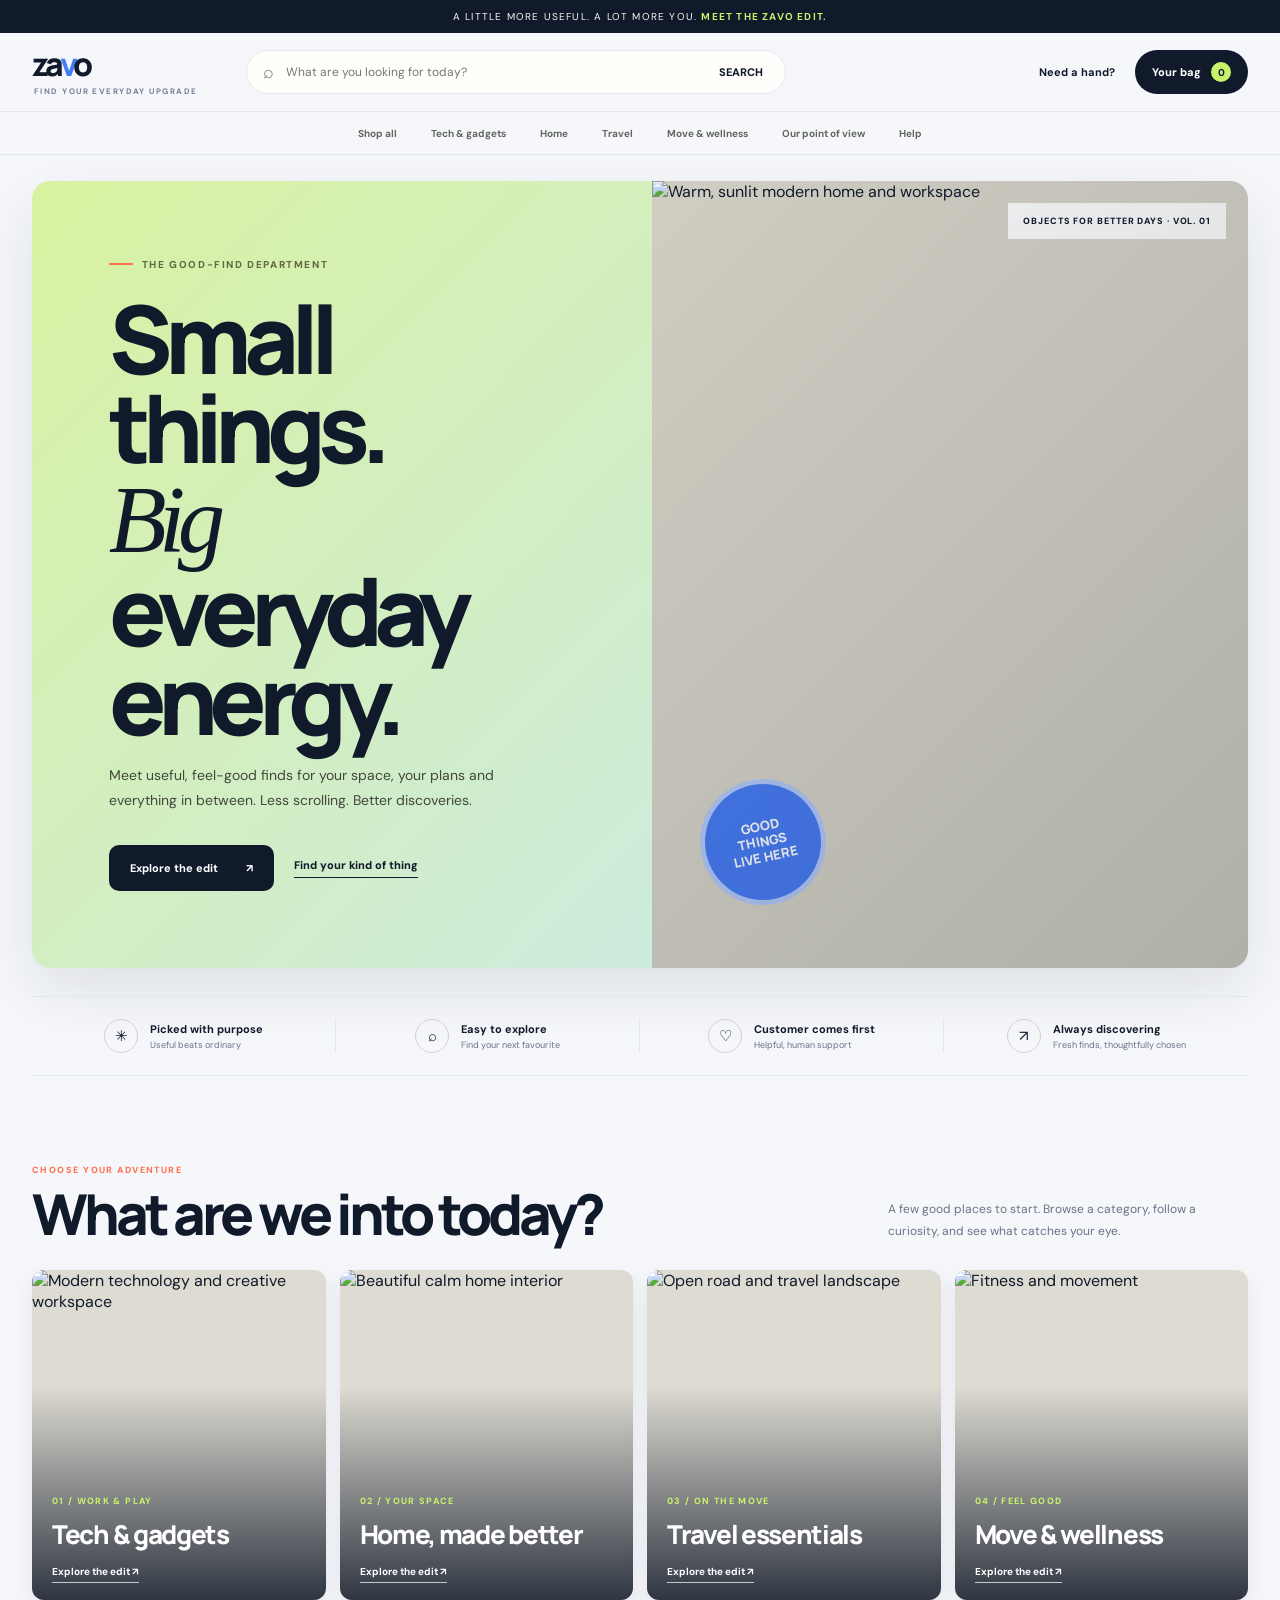
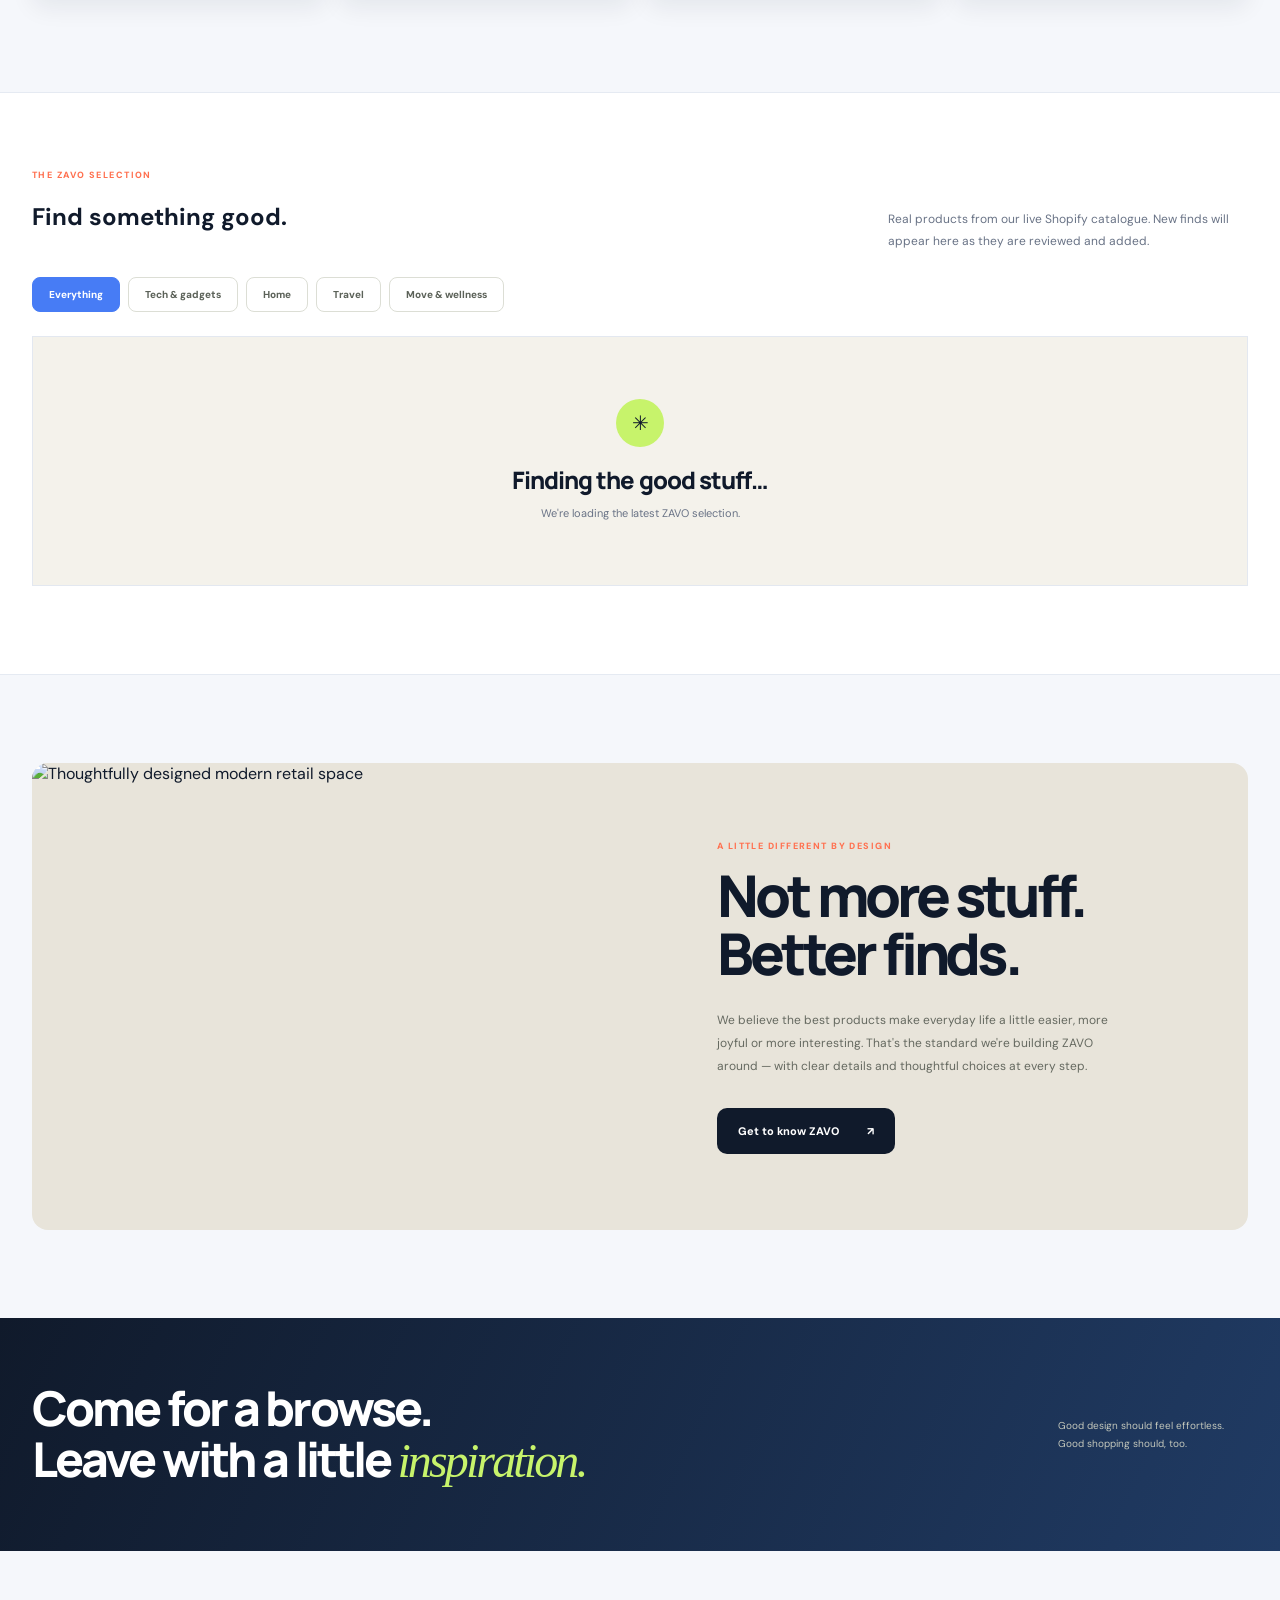
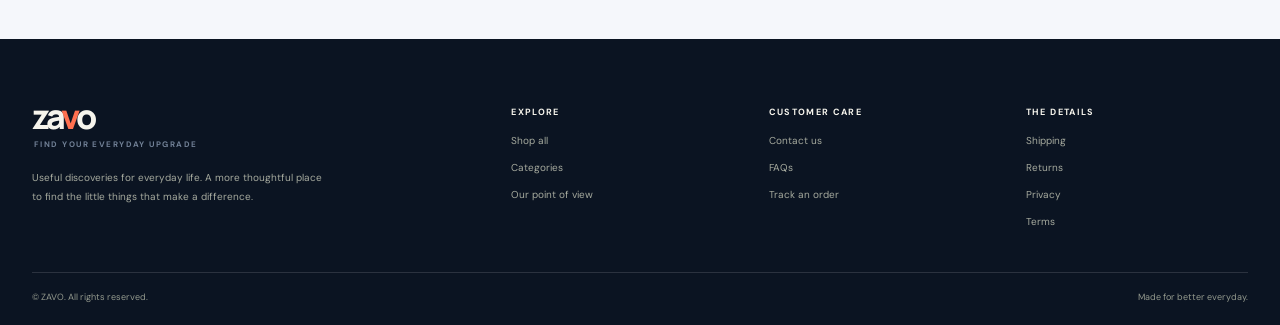
==== index.html @ d0734e70 "Add responsive product quick-view modal to ZAVO storefront" ====
<!doctype html>
<html lang="en">
<head>
<meta charset="utf-8">
<meta name="viewport" content="width=device-width, initial-scale=1">
<meta name="theme-color" content="#101a2b">
<meta name="description" content="ZAVO — discover thoughtful everyday finds for your space, your plans and everything in between.">
<title>ZAVO — Find your everyday upgrade</title>
<link rel="preconnect" href="https://fonts.googleapis.com">
<link rel="preconnect" href="https://fonts.gstatic.com" crossorigin>
<link href="https://fonts.googleapis.com/css2?family=DM+Sans:wght@400;500;600;700;800&family=Manrope:wght@400;500;600;700;800&display=swap" rel="stylesheet">
<style>
:root{--ink:#101a2b;--muted:#697386;--paper:#f5f7fb;--white:#ffffff;--lime:#c7f36b;--orange:#ff704f;--line:#e3e8f0;--dark:#101a2b;--serif:Georgia,serif;--sans:"DM Sans",Arial,sans-serif;--display:"Manrope",Arial,sans-serif;--max:1320px}
*{box-sizing:border-box}html{scroll-behavior:smooth;scroll-padding-top:110px}body{margin:0;background:var(--paper);color:var(--ink);font-family:var(--sans);-webkit-font-smoothing:antialiased}body.lock{overflow:hidden}a{color:inherit;text-decoration:none}button,input{font:inherit}button{cursor:pointer}.wrap{width:min(var(--max),calc(100% - 64px));margin:auto}
.announcement{background:var(--dark);color:#f8f7f0;text-align:center;padding:10px 16px;font-size:10px;letter-spacing:.12em;text-transform:uppercase}.announcement b{color:var(--lime);font-weight:700}
.header{position:sticky;top:0;z-index:30;background:rgba(245,242,235,.95);backdrop-filter:blur(14px);border-bottom:1px solid rgba(23,25,22,.09)}.header-main{height:78px;display:grid;grid-template-columns:180px minmax(200px,1fr) auto;gap:34px;align-items:center}.brand{font:800 32px/1 var(--display);letter-spacing:-.1em}.brand .v{color:var(--orange)}.brand small{display:block;font:700 8px var(--sans);letter-spacing:.18em;margin:6px 0 0 2px;color:#76786f}.search{height:44px;display:flex;align-items:center;max-width:540px;background:#fffefa;border:1px solid var(--line);border-radius:100px;padding:0 16px;gap:10px}.search span{font-size:18px;color:#777}.search input{width:100%;border:0;outline:0;background:transparent;font-size:12px;color:var(--ink)}.search button{border:0;background:none;font-size:11px;font-weight:800;color:var(--ink)}.actions{display:flex;align-items:center;gap:20px}.action-link{font-size:11px;font-weight:700}.cart-trigger{border:0;background:var(--ink);color:#fff;border-radius:100px;padding:12px 17px;font-size:11px;font-weight:800;display:flex;gap:10px;align-items:center}.cart-trigger span{background:var(--lime);color:var(--ink);border-radius:50%;width:20px;height:20px;display:grid;place-items:center;font-size:10px}.nav{border-top:1px solid rgba(23,25,22,.07)}.nav-inner{height:42px;display:flex;align-items:center;justify-content:center;gap:34px}.nav a{font-size:10px;font-weight:700;color:#62665e;transition:color .2s}.nav a:hover{color:var(--orange)}
.hero{padding:26px 0 28px}.hero-grid{display:grid;grid-template-columns:1.02fr .98fr;min-height:540px;background:linear-gradient(135deg,#d9f2a0 0%,#c7e8f7 100%);overflow:hidden;border-radius:5px}.hero-copy{padding:clamp(36px,6vw,82px);display:flex;flex-direction:column;justify-content:center;position:relative;z-index:2}.eyebrow{font-size:10px;letter-spacing:.16em;text-transform:uppercase;font-weight:800;color:#626a42;display:flex;align-items:center;gap:9px}.eyebrow:before{content:"";width:24px;height:2px;background:var(--orange)}.hero h1{font:800 clamp(52px,7.4vw,100px)/.94 var(--display);letter-spacing:-.085em;margin:22px 0 20px;max-width:650px}.hero h1 em{font-family:var(--serif);font-weight:400;letter-spacing:-.08em}.hero-copy p{font-size:14px;line-height:1.8;max-width:390px;color:#41483a;margin:0}.cta-row{display:flex;align-items:center;gap:20px;margin-top:32px;flex-wrap:wrap}.btn{display:inline-flex;align-items:center;justify-content:center;gap:28px;background:var(--ink);color:#fff;border:0;border-radius:100px;padding:16px 21px;font-size:11px;font-weight:800;transition:transform .2s,background .2s}.btn:hover{transform:translateY(-3px);background:var(--orange)}.text-cta{font-size:11px;font-weight:800;border-bottom:1px solid var(--ink);padding:0 0 5px}.hero-visual{position:relative;min-height:540px;background:#d8d5c8;overflow:hidden}.hero-visual>img{width:100%;height:100%;position:absolute;inset:0;object-fit:cover;object-position:center}.hero-stamp{position:absolute;left:8%;bottom:8%;width:126px;height:126px;border-radius:50%;background:var(--orange);color:#fff;display:grid;place-items:center;text-align:center;font:800 13px/1.2 var(--display);transform:rotate(-12deg);border:5px solid rgba(255,255,255,.6)}.hero-caption{position:absolute;right:22px;top:22px;background:var(--white);padding:12px 15px;font-size:9px;font-weight:800;letter-spacing:.1em;text-transform:uppercase}
.intro-strip{display:grid;grid-template-columns:repeat(4,1fr);border-top:1px solid var(--line);border-bottom:1px solid var(--line);margin:0 auto 88px;padding:22px 0}.intro-item{display:flex;align-items:center;justify-content:center;gap:12px;border-right:1px solid var(--line)}.intro-item:last-child{border:0}.intro-icon{width:34px;height:34px;border:1px solid #d5d3c9;border-radius:50%;display:grid;place-items:center;font-size:15px}.intro-item b{display:block;font-size:11px}.intro-item small{display:block;color:var(--muted);font-size:9px;margin-top:3px}
.section{padding:0 0 92px}.section-top{display:flex;justify-content:space-between;align-items:end;gap:30px;margin-bottom:28px}.section-kicker{font-size:9px;letter-spacing:.16em;text-transform:uppercase;font-weight:800;color:var(--orange)}.section h2{font:800 clamp(34px,4.4vw,58px)/1 var(--display);letter-spacing:-.07em;margin:10px 0 0}.section-intro{font-size:12px;line-height:1.8;color:var(--muted);max-width:360px;margin:0}
.category-grid{display:grid;grid-template-columns:repeat(4,1fr);gap:14px}.category{position:relative;min-height:330px;overflow:hidden;background:#dedbd2;border-radius:3px;isolation:isolate}.category img{position:absolute;inset:0;width:100%;height:100%;object-fit:cover;z-index:-2;transition:transform .55s}.category:after{content:"";position:absolute;inset:35% 0 0;background:linear-gradient(transparent,rgba(10,14,10,.7));z-index:-1}.category:hover img{transform:scale(1.06)}.category-label{position:absolute;left:20px;right:18px;bottom:20px;color:#fff}.category-label small{font-size:9px;letter-spacing:.15em;text-transform:uppercase;font-weight:800;color:var(--lime)}.category-label h3{font:800 26px var(--display);letter-spacing:-.05em;margin:7px 0}.category-label span{font-size:10px;font-weight:700;border-bottom:1px solid rgba(255,255,255,.7);padding-bottom:4px}
.shop-section{background:var(--white);padding:76px 0 88px;margin-bottom:88px}.shop-section .section-top{margin-bottom:25px}.filters{display:flex;gap:8px;flex-wrap:wrap;margin-bottom:24px}.filter{border:1px solid #dcded5;border-radius:100px;background:transparent;padding:10px 16px;font-size:10px;font-weight:800;color:#5c6259}.filter.active,.filter:hover{background:var(--ink);border-color:var(--ink);color:#fff}.product-grid{display:grid;grid-template-columns:repeat(4,minmax(0,1fr));gap:15px}.catalogue-state{grid-column:1/-1;min-height:250px;display:flex;flex-direction:column;align-items:center;justify-content:center;text-align:center;padding:35px;background:#f4f2eb;border:1px solid var(--line)}.catalogue-state .state-mark{width:48px;height:48px;border-radius:50%;background:var(--lime);display:grid;place-items:center;font-size:20px;margin-bottom:16px}.catalogue-state h3{font:800 24px var(--display);letter-spacing:-.04em;margin:0 0 8px}.catalogue-state p{font-size:11px;line-height:1.8;color:var(--muted);max-width:430px;margin:0}.product-card{min-width:0;background:#fff;border:1px solid #e9e7e0;position:relative;display:flex;flex-direction:column;transition:transform .25s,box-shadow .25s}.product-card:hover{transform:translateY(-5px);box-shadow:0 15px 32px rgba(23,25,22,.09)}.product-photo{height:255px;background:#eeede7;display:block;overflow:hidden;position:relative}.product-photo img{width:100%;height:100%;object-fit:cover;transition:transform .45s}.product-card:hover .product-photo img{transform:scale(1.05)}.product-info{padding:17px;display:flex;flex-direction:column;flex:1}.product-info small{font-size:8px;letter-spacing:.14em;text-transform:uppercase;color:#8a8c83;font-weight:800}.product-info h3{font:700 16px/1.3 var(--display);letter-spacing:-.03em;margin:8px 0;color:var(--ink)}.product-info p{font-size:10px;line-height:1.6;color:var(--muted);margin:0}.product-bottom{display:flex;align-items:center;justify-content:space-between;gap:8px;margin-top:auto;padding-top:17px}.product-price{font-size:14px;font-weight:800}.add-cart{border:0;background:var(--lime);color:var(--ink);border-radius:100px;padding:10px 13px;font-size:9px;font-weight:800}.add-cart:hover{background:var(--orange);color:#fff}.add-cart:disabled{opacity:.45;cursor:not-allowed}.product-link{display:block}
.feature{display:grid;grid-template-columns:1fr 1fr;min-height:450px;margin-bottom:88px;background:#e8e4da}.feature-image{min-height:450px;overflow:hidden}.feature-image img{width:100%;height:100%;object-fit:cover}.feature-copy{padding:clamp(35px,6vw,78px);display:flex;flex-direction:column;justify-content:center}.feature-copy h2{font:800 clamp(34px,4.5vw,58px)/1 var(--display);letter-spacing:-.07em;margin:15px 0}.feature-copy p{font-size:12px;line-height:1.9;color:#656960;max-width:410px}.feature-copy .btn{align-self:flex-start;margin-top:18px}
.quote-band{background:var(--dark);color:#fff;padding:65px 0;margin-bottom:88px}.quote-inner{display:flex;align-items:center;justify-content:space-between;gap:35px}.quote-inner h2{font:800 clamp(29px,4vw,48px)/1.05 var(--display);letter-spacing:-.06em;max-width:740px;margin:0}.quote-inner h2 em{font-family:var(--serif);font-weight:400;color:var(--lime)}.quote-note{font-size:10px;line-height:1.8;color:#c3c7bb;max-width:190px}
.footer{background:#171b16;color:#f6f4ec;padding:60px 0 22px}.footer-grid{display:grid;grid-template-columns:2fr 1fr 1fr 1fr;gap:35px}.footer .brand{display:inline-block;font-size:34px}.footer-desc{font-size:10px;line-height:1.9;color:#a6aa9e;max-width:300px;margin-top:16px}.footer-col b{font-size:9px;letter-spacing:.15em;text-transform:uppercase}.footer-col a{display:block;color:#a6aa9e;font-size:10px;margin-top:14px}.footer-col a:hover{color:var(--lime)}.copyright{border-top:1px solid rgba(255,255,255,.13);margin-top:44px;padding-top:18px;display:flex;justify-content:space-between;gap:15px;color:#93998d;font-size:9px}
.cart-scrim{position:fixed;inset:0;background:rgba(13,18,12,.55);z-index:60}.cart-drawer{position:fixed;z-index:61;right:0;top:0;width:min(450px,100%);height:100dvh;background:var(--white);padding:25px;display:flex;flex-direction:column;transform:translateX(105%);transition:transform .28s ease}.cart-drawer.open{transform:translateX(0)}.cart-head{display:flex;justify-content:space-between;align-items:center;border-bottom:1px solid var(--line);padding-bottom:17px}.cart-head small{font-size:9px;letter-spacing:.15em;color:var(--orange);font-weight:800}.cart-head h2{font:800 27px var(--display);margin:5px 0}.cart-close{width:38px;height:38px;border:1px solid var(--line);border-radius:50%;background:transparent;font-size:22px}.cart-items{overflow:auto;flex:1}.cart-empty{font-size:12px;color:var(--muted);padding:22px 0}.cart-line{display:grid;grid-template-columns:70px 1fr auto;gap:12px;align-items:center;padding:15px 0;border-bottom:1px solid var(--line)}.cart-line img{width:70px;height:70px;object-fit:cover;background:#eee}.cart-line h3{font-size:12px;margin:0 0 5px}.cart-line small{font-size:10px;color:var(--muted)}.cart-qty{display:flex;align-items:center;gap:8px;margin-top:8px}.cart-qty button{width:25px;height:25px;border:1px solid var(--line);background:transparent}.cart-remove{border:0;background:none;color:#a44;font-size:10px}.cart-foot{border-top:1px solid var(--line);padding-top:17px}.cart-total{display:flex;justify-content:space-between;font-size:13px;font-weight:800}.cart-foot p,.cart-foot small{font-size:10px;line-height:1.7;color:var(--muted)}.checkout{width:100%;justify-content:space-between}.checkout:disabled{opacity:.4;cursor:not-allowed}
@media(max-width:980px){.wrap{width:calc(100% - 40px)}.header-main{grid-template-columns:140px minmax(140px,1fr) auto;gap:18px}.actions{gap:12px}.action-link{display:none}.hero-grid{min-height:470px}.hero-visual{min-height:470px}.category-grid{grid-template-columns:repeat(2,1fr)}.category{min-height:300px}.product-grid{grid-template-columns:repeat(2,minmax(0,1fr))}.product-photo{height:260px}.footer-grid{grid-template-columns:1.5fr 1fr 1fr}.footer-grid>div:first-child{grid-column:1/-1}}
@media(max-width:620px){.wrap{width:calc(100% - 28px)}.announcement{font-size:8px}.header-main{height:auto;min-height:68px;grid-template-columns:1fr auto;gap:10px;padding:11px 0}.brand{font-size:28px}.search{grid-column:1/-1;grid-row:2;max-width:none;height:40px}.actions{grid-column:2;grid-row:1}.nav-inner{height:39px;justify-content:flex-start;gap:23px;overflow:auto;white-space:nowrap}.nav a{font-size:9px}.hero{padding:13px 0 23px}.hero-grid{grid-template-columns:1fr;min-height:0}.hero-copy{padding:37px 26px 32px}.hero h1{font-size:clamp(52px,15vw,76px);margin:17px 0}.hero-copy p{font-size:12px}.hero-visual{min-height:300px}.hero-stamp{width:95px;height:95px;font-size:10px}.intro-strip{grid-template-columns:repeat(2,1fr);gap:16px 0;margin-bottom:62px;padding:17px 0}.intro-item{justify-content:flex-start;padding:0 9px;border:0}.intro-item b{font-size:10px}.intro-item small{font-size:8px}.section{padding-bottom:65px}.section-top{align-items:flex-start;flex-direction:column;gap:12px}.section h2{font-size:38px}.section-intro{font-size:11px}.category-grid{gap:9px}.category{min-height:230px}.category-label{left:13px;bottom:14px}.category-label h3{font-size:19px}.category-label small{font-size:7px}.category-label span{font-size:9px}.shop-section{padding:53px 0 60px;margin-bottom:62px}.filters{gap:6px}.filter{padding:9px 12px;font-size:9px}.product-grid{gap:9px}.product-photo{height:175px}.product-info{padding:12px}.product-info h3{font-size:13px}.product-info p{font-size:9px}.product-bottom{align-items:flex-start;flex-direction:column;padding-top:12px}.product-price{font-size:13px}.add-cart{width:100%;padding:10px 8px}.feature{grid-template-columns:1fr;margin-bottom:62px}.feature-image{min-height:250px}.feature-copy{padding:33px 25px}.feature-copy h2{font-size:38px}.quote-band{padding:43px 0;margin-bottom:62px}.quote-inner{align-items:flex-start;flex-direction:column}.quote-note{max-width:300px}.footer-grid{grid-template-columns:1fr 1fr;gap:28px 15px}.footer-grid>div:first-child{grid-column:1/-1}.copyright{flex-direction:column}.cart-drawer{padding:19px}}
@media(prefers-reduced-motion:reduce){html{scroll-behavior:auto}*,*:before,*:after{transition:none!important;animation:none!important}}

/* ZAVO premium visual and motion system */
.header{background:rgba(245,247,251,.95);border-color:#dfe5ee}.brand .v{color:#477cf5}.brand small{color:#718096}
.announcement{background:#101a2b}.announcement b{color:#c7f36b}
.hero-grid{border-radius:18px;box-shadow:0 22px 60px rgba(16,26,43,.10)}.hero-visual:after{content:"";position:absolute;inset:0;background:linear-gradient(135deg,rgba(16,26,43,.04),rgba(16,26,43,.2));pointer-events:none}
.hero-stamp{background:#477cf5}.btn{background:#101a2b;border-radius:10px}.btn:hover{background:#477cf5}.text-cta:hover{color:#477cf5;border-color:#477cf5}
.category{border-radius:12px;box-shadow:0 8px 25px rgba(16,26,43,.07)}.category:after{background:linear-gradient(transparent,rgba(8,17,33,.82))}
.shop-section{background:#fff;border-top:1px solid #e5eaf2;border-bottom:1px solid #e5eaf2}.filter.active,.filter:hover{background:#477cf5;border-color:#477cf5}.filter{border-radius:8px}
.product-card{border:1px solid #e5eaf2;border-radius:13px;overflow:hidden;box-shadow:0 4px 16px rgba(16,26,43,.035)}.product-card:hover{box-shadow:0 18px 38px rgba(16,26,43,.12)}.product-photo{height:270px;background:linear-gradient(135deg,#f1f4f8,#e7edf5)}.product-info{padding:18px}.add-cart{background:#c7f36b;border-radius:8px}.add-cart:hover{background:#477cf5}
.feature{border-radius:16px;overflow:hidden}.feature-image img{transition:transform .7s}.feature:hover .feature-image img{transform:scale(1.04)}
.quote-band{background:linear-gradient(115deg,#101a2b,#203b64)}.quote-inner h2 em{color:#c7f36b}
.footer{background:#0b1422}.footer .brand .v{color:#ff704f}
.category,.product-card,.feature{transition:transform .28s,box-shadow .28s}.category:hover{transform:translateY(-5px)}
.product-card{animation:zavo-rise .55s both}@keyframes zavo-rise{from{opacity:0;transform:translateY(16px)}to{opacity:1;transform:translateY(0)}}
@media(max-width:700px){.product-photo{height:210px}.hero-grid{border-radius:12px}}
@media(prefers-reduced-motion:reduce){.product-card{animation:none}}


.quick-view-trigger{position:absolute;left:12px;right:12px;bottom:12px;z-index:3;border:0;border-radius:8px;background:#101a2b;color:#fff;padding:12px;font-size:10px;font-weight:800;opacity:0;transform:translateY(8px);transition:.2s}.product-card:hover .quick-view-trigger,.quick-view-trigger:focus{opacity:1;transform:none}
.quickview-backdrop{position:fixed;inset:0;background:rgba(5,12,24,.68);z-index:80;backdrop-filter:blur(5px)}.quickview{position:fixed;z-index:81;left:50%;top:50%;transform:translate(-50%,-46%) scale(.98);opacity:0;pointer-events:none;width:min(850px,calc(100% - 28px));max-height:88dvh;overflow:auto;background:#fff;border-radius:18px;padding:28px;box-shadow:0 30px 90px rgba(0,0,0,.25);transition:.22s}.quickview.open{opacity:1;pointer-events:auto;transform:translate(-50%,-50%) scale(1)}.quickview-close{position:absolute;right:15px;top:15px;width:38px;height:38px;border:1px solid #e5eaf2;border-radius:50%;background:#fff;font-size:22px;z-index:2}.quickview-layout{display:grid;grid-template-columns:1fr 1fr;gap:28px;align-items:center}.quickview-layout img{width:100%;aspect-ratio:1;object-fit:cover;border-radius:12px;background:#f1f4f8}.quickview-copy small{font-size:9px;font-weight:800;letter-spacing:.15em;color:#477cf5}.quickview-copy h2{font:800 clamp(25px,4vw,38px)/1.05 var(--display);letter-spacing:-.05em;margin:12px 0}.quickview-copy p{font-size:12px;line-height:1.8;color:#697386}.quickview-price{display:block;font-size:22px;margin:20px 0}.quickview-copy .btn{width:100%;justify-content:space-between}
@media(max-width:700px){.quick-view-trigger{opacity:1;transform:none;left:8px;right:8px;bottom:8px;padding:10px}.quickview{padding:20px}.quickview-layout{grid-template-columns:1fr;gap:18px}.quickview-layout img{max-height:260px}}
@media(prefers-reduced-motion:reduce){.quickview{transition:none}}
</style>
</head>
<body>
<div class="announcement">A little more useful. A lot more you. <b>Meet the ZAVO edit.</b></div>
<header class="header">
 <div class="wrap header-main">
  <a class="brand" href="#top" aria-label="ZAVO home">za<span class="v">v</span>o<small>FIND YOUR EVERYDAY UPGRADE</small></a>
  <form class="search" id="searchForm" role="search"><span aria-hidden="true">⌕</span><input id="searchInput" type="search" placeholder="What are you looking for today?" aria-label="Search products"><button type="submit">SEARCH</button></form>
  <div class="actions"><a class="action-link" href="contact.html">Need a hand?</a><button class="cart-trigger" id="cartOpen" type="button">Your bag <span id="cartCount">0</span></button></div>
 </div>
 <nav class="nav"><div class="wrap nav-inner"><a href="#shop">Shop all</a><a href="#categories">Tech & gadgets</a><a href="#categories">Home</a><a href="#categories">Travel</a><a href="#categories">Move & wellness</a><a href="about.html">Our point of view</a><a href="faq.html">Help</a></div></nav>
</header>
<main id="top">
<section class="hero"><div class="wrap hero-grid">
 <div class="hero-copy"><div class="eyebrow">The good-find department</div><h1>Small things.<br><em>Big</em> everyday<br>energy.</h1><p>Meet useful, feel-good finds for your space, your plans and everything in between. Less scrolling. Better discoveries.</p><div class="cta-row"><a class="btn" href="#shop">Explore the edit <span>↗</span></a><a class="text-cta" href="#categories">Find your kind of thing</a></div></div>
 <div class="hero-visual"><img src="https://images.unsplash.com/photo-1494438639946-1ebd1d20bf85?auto=format&fit=crop&w=1500&q=90" alt="Warm, sunlit modern home and workspace"><div class="hero-caption">Objects for better days · Vol. 01</div><div class="hero-stamp">GOOD<br>THINGS<br>LIVE HERE</div></div>
</div></section>
<div class="wrap intro-strip">
 <div class="intro-item"><span class="intro-icon">✳</span><span><b>Picked with purpose</b><small>Useful beats ordinary</small></span></div>
 <div class="intro-item"><span class="intro-icon">⌕</span><span><b>Easy to explore</b><small>Find your next favourite</small></span></div>
 <div class="intro-item"><span class="intro-icon">♡</span><span><b>Customer comes first</b><small>Helpful, human support</small></span></div>
 <div class="intro-item"><span class="intro-icon">↗</span><span><b>Always discovering</b><small>Fresh finds, thoughtfully chosen</small></span></div>
</div>
<section class="section" id="categories"><div class="wrap">
 <div class="section-top"><div><div class="section-kicker">Choose your adventure</div><h2>What are we into today?</h2></div><p class="section-intro">A few good places to start. Browse a category, follow a curiosity, and see what catches your eye.</p></div>
 <div class="category-grid">
  <a class="category" href="#shop" data-filter="tech"><img src="https://images.unsplash.com/photo-1519389950473-47ba0277781c?auto=format&fit=crop&w=900&q=88" alt="Modern technology and creative workspace" loading="lazy"><span class="category-label"><small>01 / Work & play</small><h3>Tech & gadgets</h3><span>Explore the edit ↗</span></span></a>
  <a class="category" href="#shop" data-filter="home"><img src="https://images.unsplash.com/photo-1616486338812-3dadae4b4ace?auto=format&fit=crop&w=900&q=88" alt="Beautiful calm home interior" loading="lazy"><span class="category-label"><small>02 / Your space</small><h3>Home, made better</h3><span>Explore the edit ↗</span></span></a>
  <a class="category" href="#shop" data-filter="travel"><img src="https://images.unsplash.com/photo-1500530855697-b586d89ba3ee?auto=format&fit=crop&w=900&q=88" alt="Open road and travel landscape" loading="lazy"><span class="category-label"><small>03 / On the move</small><h3>Travel essentials</h3><span>Explore the edit ↗</span></span></a>
  <a class="category" href="#shop" data-filter="fitness"><img src="https://images.unsplash.com/photo-1517836357463-d25dfeac3438?auto=format&fit=crop&w=900&q=88" alt="Fitness and movement" loading="lazy"><span class="category-label"><small>04 / Feel good</small><h3>Move & wellness</h3><span>Explore the edit ↗</span></span></a>
 </div>
</div></section>
<section class="shop-section" id="shop"><div class="wrap">
 <div class="section-top"><div><div class="section-kicker">The ZAVO selection</div><h2>Find something good.</h2></div><p class="section-intro">Real products from our live Shopify catalogue. New finds will appear here as they are reviewed and added.</p></div>
 <div class="filters" aria-label="Filter products"><button class="filter active" type="button" data-filter="all">Everything</button><button class="filter" type="button" data-filter="tech">Tech & gadgets</button><button class="filter" type="button" data-filter="home">Home</button><button class="filter" type="button" data-filter="travel">Travel</button><button class="filter" type="button" data-filter="fitness">Move & wellness</button></div>
 <div class="product-grid" id="productGrid" aria-live="polite"><div class="catalogue-state"><div class="state-mark">✳</div><h3>Finding the good stuff…</h3><p>We're loading the latest ZAVO selection.</p></div></div>
</div></section>
<section class="wrap feature">
 <div class="feature-image"><img src="https://images.unsplash.com/photo-1441986300917-64674bd600d8?auto=format&fit=crop&w=1300&q=88" alt="Thoughtfully designed modern retail space" loading="lazy"></div>
 <div class="feature-copy"><div class="section-kicker">A little different by design</div><h2>Not more stuff.<br>Better finds.</h2><p>We believe the best products make everyday life a little easier, more joyful or more interesting. That's the standard we're building ZAVO around — with clear details and thoughtful choices at every step.</p><a class="btn" href="about.html">Get to know ZAVO <span>↗</span></a></div>
</section>
<section class="quote-band"><div class="wrap quote-inner"><h2>Come for a browse.<br>Leave with a little <em>inspiration.</em></h2><p class="quote-note">Good design should feel effortless. Good shopping should, too.</p></div></section>
</main>
<footer class="footer"><div class="wrap">
 <div class="footer-grid">
  <div><a class="brand" href="#top">za<span class="v">v</span>o<small>FIND YOUR EVERYDAY UPGRADE</small></a><p class="footer-desc">Useful discoveries for everyday life. A more thoughtful place to find the little things that make a difference.</p></div>
  <div class="footer-col"><b>Explore</b><a href="#shop">Shop all</a><a href="#categories">Categories</a><a href="about.html">Our point of view</a></div>
  <div class="footer-col"><b>Customer care</b><a href="contact.html">Contact us</a><a href="faq.html">FAQs</a><a href="track-order.html">Track an order</a></div>
  <div class="footer-col"><b>The details</b><a href="shipping.html">Shipping</a><a href="returns.html">Returns</a><a href="privacy.html">Privacy</a><a href="terms.html">Terms</a></div>
 </div>
 <div class="copyright"><span>© <span id="year"></span> ZAVO. All rights reserved.</span><span>Made for better everyday.</span></div>
</div></footer>
<div class="cart-scrim" id="cartOverlay" hidden></div>
<aside class="cart-drawer" id="cartDrawer" aria-hidden="true" aria-label="Shopping bag">
 <div class="cart-head"><div><small>YOUR GOOD FINDS</small><h2>Your bag</h2></div><button class="cart-close" id="cartClose" type="button" aria-label="Close bag">×</button></div>
 <div class="cart-items" id="cartItems"><p class="cart-empty">Your bag is waiting for a good find.</p></div>
 <div class="cart-foot"><div class="cart-total"><span>Subtotal</span><strong id="cartSubtotal">₹0</strong></div><p>Shipping and applicable taxes are shown at Shopify checkout.</p><button class="btn checkout" id="checkoutButton" type="button" disabled>Continue to secure checkout <span>↗</span></button><small id="checkoutStatus" role="status"></small></div>
</aside>
<div class="quickview-backdrop" id="quickviewBackdrop" hidden></div><section class="quickview" id="quickview" role="dialog" aria-modal="true" aria-labelledby="quickviewTitle" aria-hidden="true"><button class="quickview-close" id="quickviewClose" type="button" aria-label="Close quick view">×</button><div id="quickviewBody"></div></section><script src="assets/zavo-storefront.js" defer></script>
</body></html>
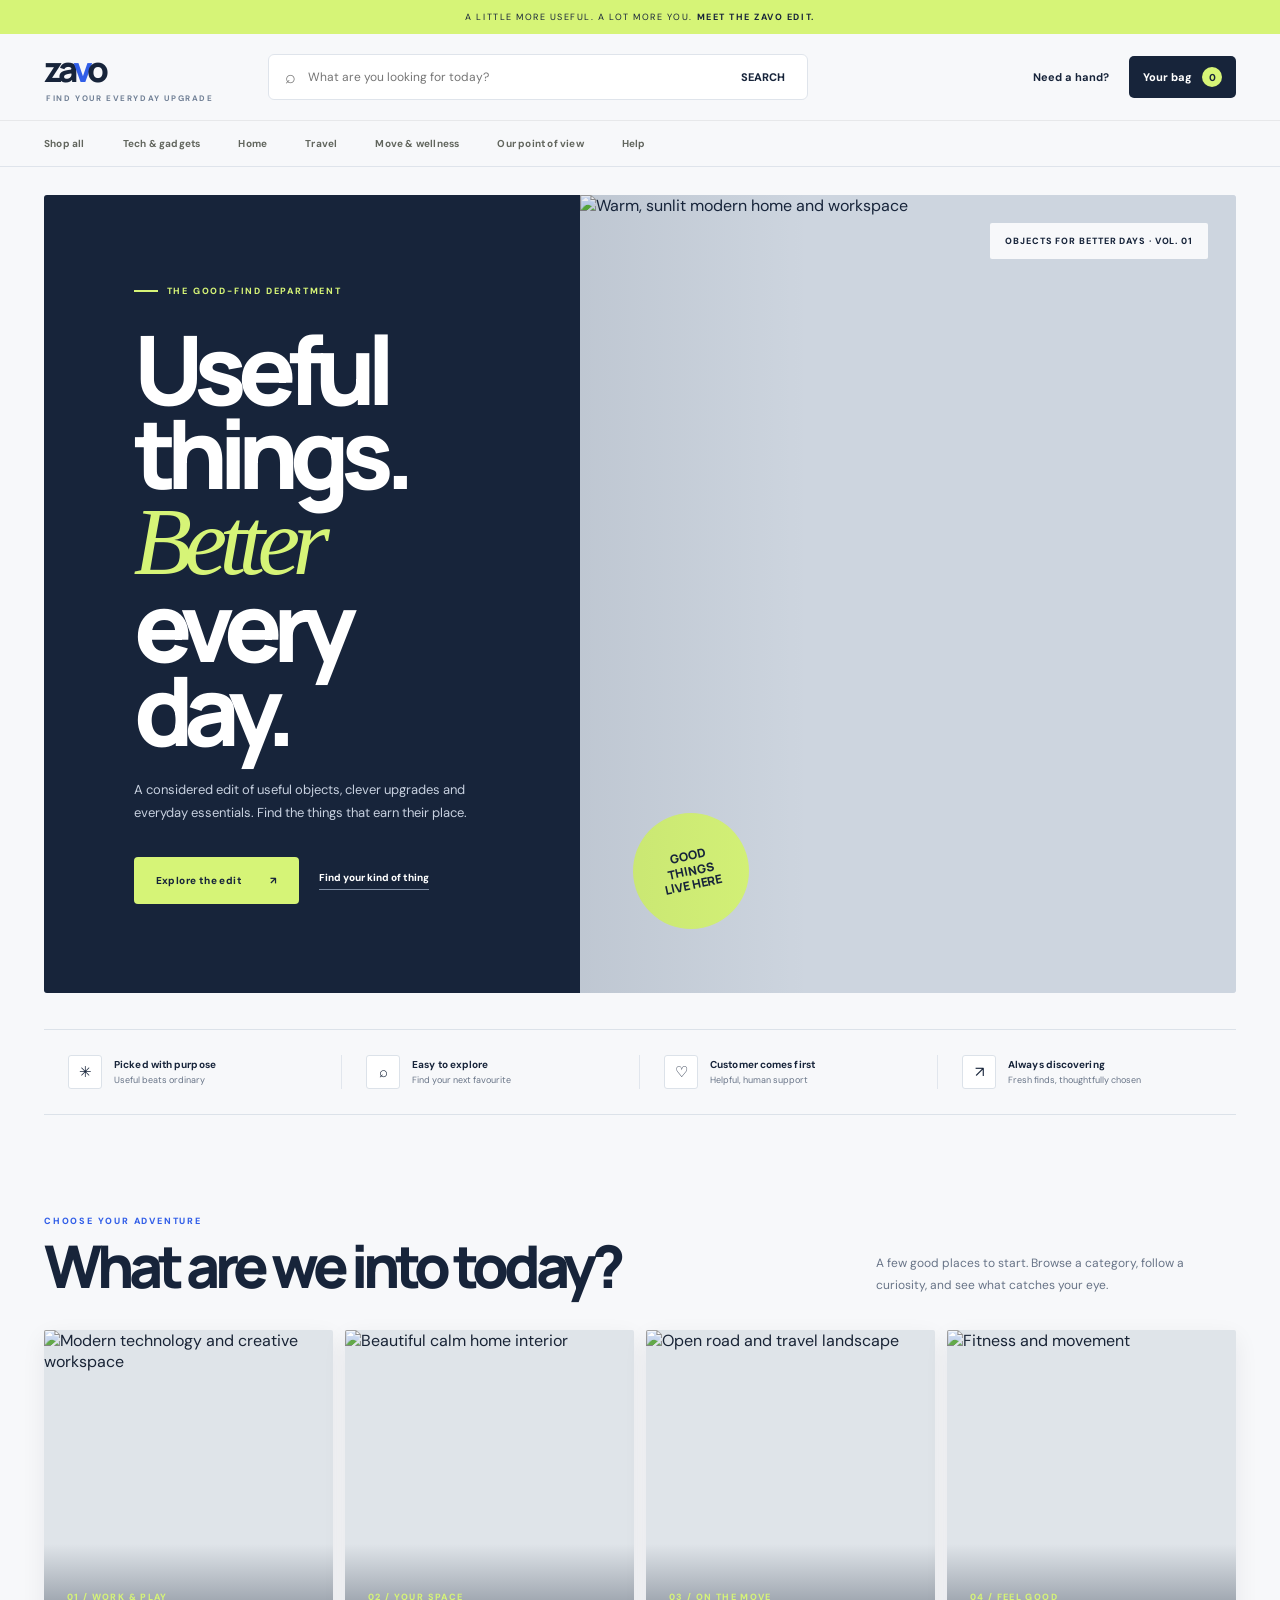
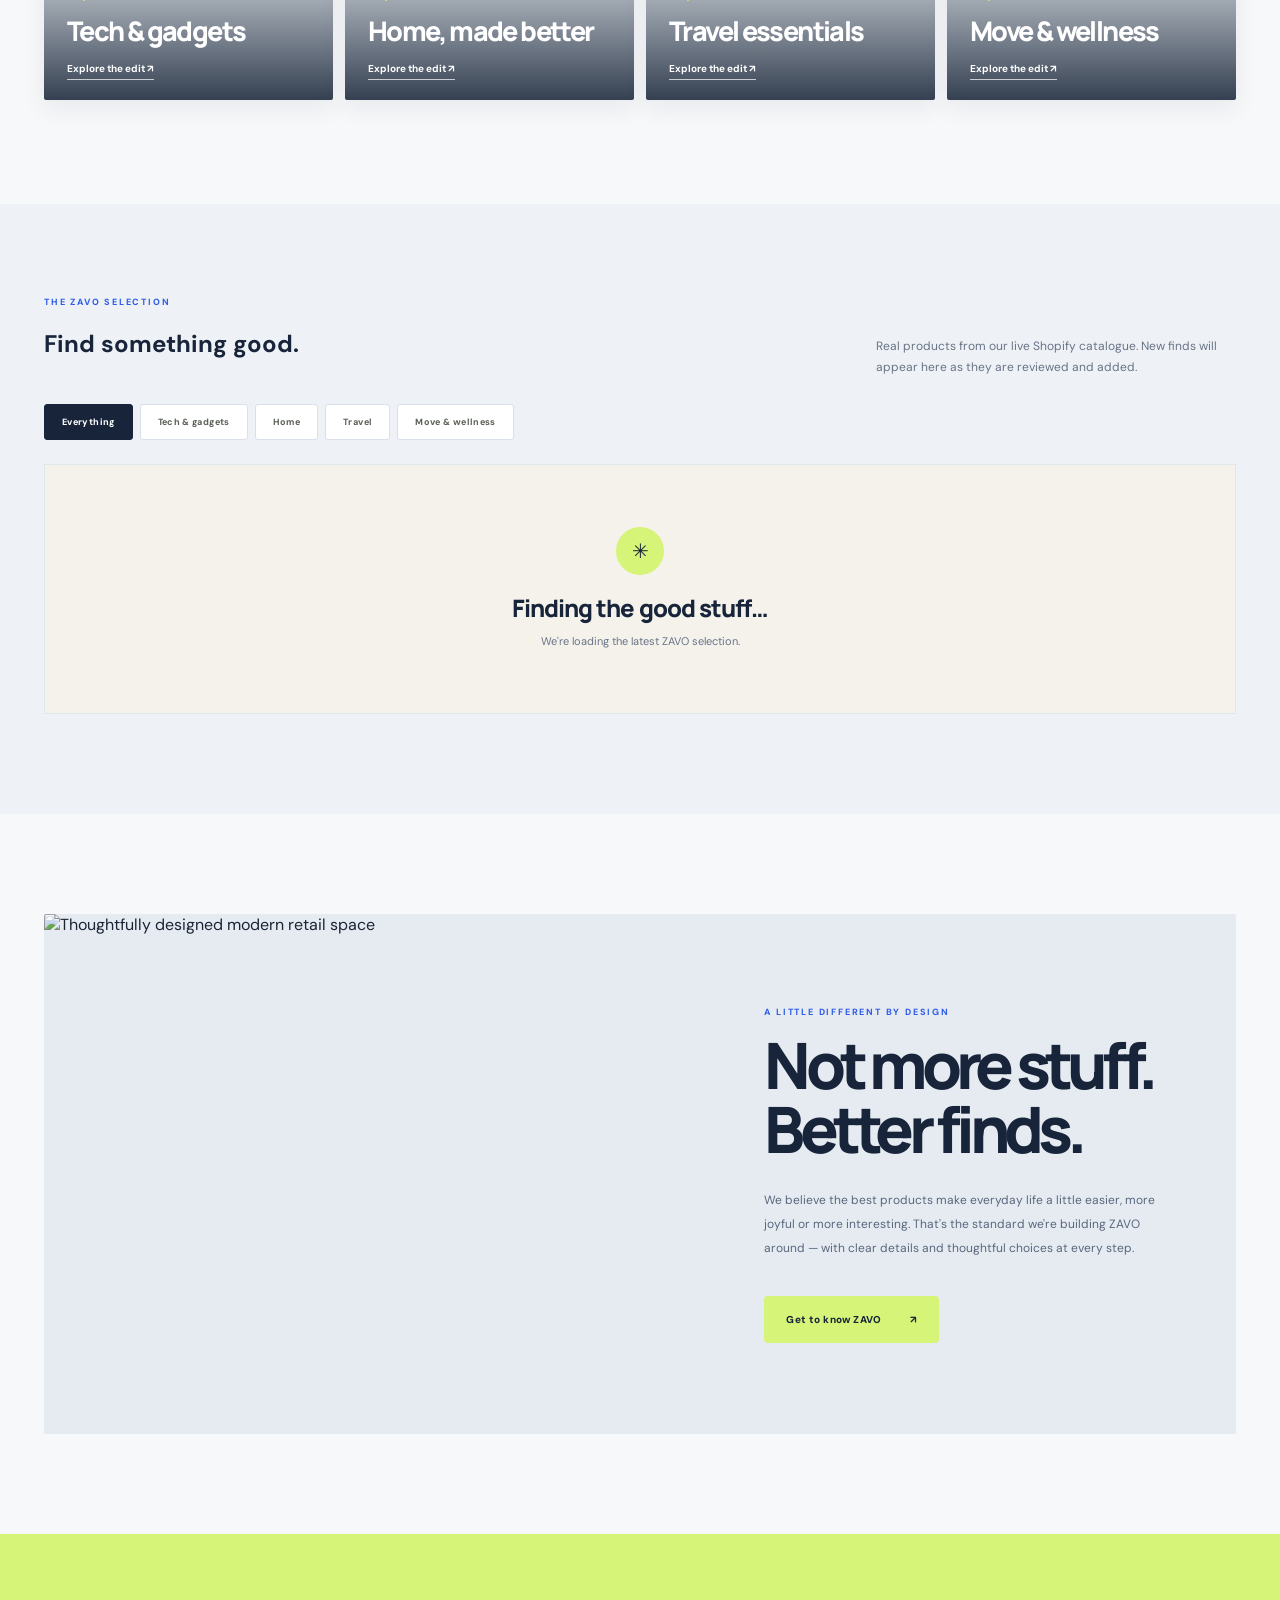
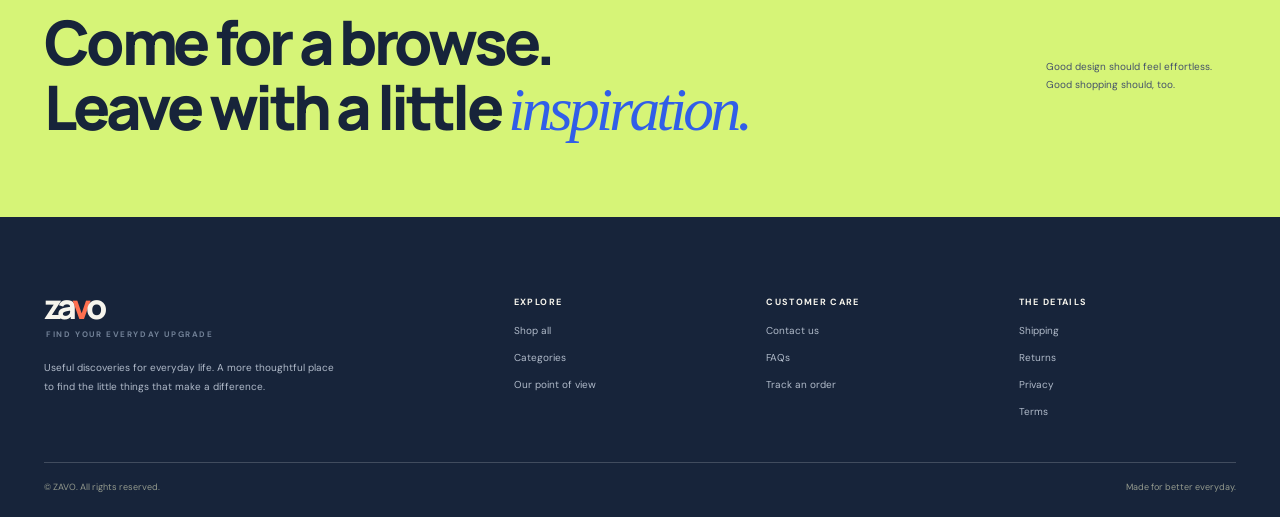
==== commit 82a354e0: "Re-art direct the complete ZAVO storefront experience" ====
--- a/index.html
+++ b/index.html
@@ -48,6 +48,33 @@
 .quickview-backdrop{position:fixed;inset:0;background:rgba(5,12,24,.68);z-index:80;backdrop-filter:blur(5px)}.quickview{position:fixed;z-index:81;left:50%;top:50%;transform:translate(-50%,-46%) scale(.98);opacity:0;pointer-events:none;width:min(850px,calc(100% - 28px));max-height:88dvh;overflow:auto;background:#fff;border-radius:18px;padding:28px;box-shadow:0 30px 90px rgba(0,0,0,.25);transition:.22s}.quickview.open{opacity:1;pointer-events:auto;transform:translate(-50%,-50%) scale(1)}.quickview-close{position:absolute;right:15px;top:15px;width:38px;height:38px;border:1px solid #e5eaf2;border-radius:50%;background:#fff;font-size:22px;z-index:2}.quickview-layout{display:grid;grid-template-columns:1fr 1fr;gap:28px;align-items:center}.quickview-layout img{width:100%;aspect-ratio:1;object-fit:cover;border-radius:12px;background:#f1f4f8}.quickview-copy small{font-size:9px;font-weight:800;letter-spacing:.15em;color:#477cf5}.quickview-copy h2{font:800 clamp(25px,4vw,38px)/1.05 var(--display);letter-spacing:-.05em;margin:12px 0}.quickview-copy p{font-size:12px;line-height:1.8;color:#697386}.quickview-price{display:block;font-size:22px;margin:20px 0}.quickview-copy .btn{width:100%;justify-content:space-between}
 @media(max-width:700px){.quick-view-trigger{opacity:1;transform:none;left:8px;right:8px;bottom:8px;padding:10px}.quickview{padding:20px}.quickview-layout{grid-template-columns:1fr;gap:18px}.quickview-layout img{max-height:260px}}
 @media(prefers-reduced-motion:reduce){.quickview{transition:none}}
+
+/* Complete art-direction pass: ZAVO / considered essentials */
+:root{--ink:#17243a;--muted:#687487;--paper:#f7f8fa;--white:#fff;--lime:#d6f477;--orange:#f26d4f;--line:#e1e6ed;--dark:#142238;--blue:#315ee8;--max:1380px}
+body{background:#f7f8fa;color:var(--ink);font-family:"DM Sans",sans-serif}
+.wrap{width:min(var(--max),calc(100% - 88px))}
+.announcement{background:#d6f477;color:#17243a;font-size:9px;letter-spacing:.17em;padding:11px}.announcement b{color:#17243a}
+.header{background:rgba(247,248,250,.92);border-bottom:1px solid #dfe4eb}.header-main{height:86px;grid-template-columns:190px minmax(220px,1fr) auto}.brand{font-size:35px;letter-spacing:-.12em}.brand small{font-size:8px;letter-spacing:.2em}.brand .v{color:#315ee8}
+.search{background:#fff;border:1px solid #dfe4eb;border-radius:6px;height:46px}.search input{font-size:12px}.cart-trigger{background:#17243a;border-radius:5px;padding:11px 14px}.cart-trigger span{background:#d6f477}
+.nav-inner{height:45px;justify-content:flex-start;gap:38px}.nav a{font-size:10px;letter-spacing:.02em}
+.hero{padding:28px 0 36px}.hero-grid{min-height:620px;grid-template-columns:.9fr 1.1fr;border-radius:3px;background:#e8edf5;box-shadow:none}.hero-copy{padding:clamp(40px,7vw,100px);background:#17243a;color:white}.eyebrow{color:#d6f477;font-size:9px;letter-spacing:.2em}.eyebrow:before{background:#d6f477}.hero h1{font-size:clamp(58px,7.5vw,108px);letter-spacing:-.095em;line-height:.88;margin:30px 0 25px}.hero h1 em{color:#d6f477}.hero-copy p{color:#c7d0df;font-size:13px;max-width:360px}.btn{background:#d6f477;color:#17243a;border-radius:4px;padding:17px 22px;font-size:10px;letter-spacing:.04em}.btn:hover{background:#fff;color:#17243a;transform:translateY(-2px)}.text-cta{color:#fff;border-color:#8190a6;font-size:10px}.hero-visual{min-height:620px;background:#cdd5df}.hero-visual>img{object-position:center}.hero-visual:after{background:linear-gradient(90deg,rgba(23,36,58,.08),transparent 35%)}.hero-caption{top:28px;right:28px;background:#f7f8fa;color:#17243a;border-radius:2px}.hero-stamp{background:#d6f477;color:#17243a;border:0;width:116px;height:116px;font-size:12px}
+.intro-strip{margin-bottom:100px;padding:25px 0;border-color:#dce2e9}.intro-item{justify-content:flex-start;padding-left:24px}.intro-icon{border-radius:3px;border-color:#dce2e9;background:white}.intro-item b{font-size:10px;letter-spacing:.01em}.intro-item small{font-size:9px}
+.section{padding-bottom:104px}.section-top{margin-bottom:34px}.section-kicker{color:#315ee8;font-size:9px;letter-spacing:.2em}.section h2{font-size:clamp(38px,4.6vw,62px);letter-spacing:-.085em}.section-intro{font-size:12px;color:#687487}
+.category-grid{gap:12px}.category{border-radius:2px;min-height:370px;background:#dfe4e9}.category img{filter:saturate(.82);transition:transform .8s cubic-bezier(.2,.7,.2,1),filter .5s}.category:hover img{transform:scale(1.075);filter:saturate(1)}.category:after{background:linear-gradient(transparent 35%,rgba(15,28,48,.82))}.category-label{left:23px;bottom:23px}.category-label small{color:#d6f477}.category-label h3{font-size:27px;letter-spacing:-.06em}
+.shop-section{background:#eef1f5;padding:92px 0 100px;margin-bottom:100px;border:0}.shop-section .section h2{}.filters{gap:7px}.filter{border-radius:3px;background:#fff;border-color:#d9e0e9;padding:11px 17px;font-size:9px;letter-spacing:.04em}.filter.active,.filter:hover{background:#17243a;border-color:#17243a}.product-grid{gap:17px}.product-card{border:0;border-radius:2px;background:white;box-shadow:0 2px 8px rgba(23,36,58,.04);animation:zavo-enter .65s both}.product-card:hover{transform:translateY(-7px);box-shadow:0 18px 35px rgba(23,36,58,.12)}.product-photo{height:290px;border-radius:0;background:#e8edf3}.product-photo img{mix-blend-mode:multiply;transition:transform .7s cubic-bezier(.2,.7,.2,1)}.product-card:hover .product-photo img{transform:scale(1.09)}.product-info{padding:20px}.product-info small{color:#315ee8;font-size:8px;letter-spacing:.17em}.product-info h3{font-size:16px;line-height:1.35}.product-price{font-size:15px}.add-cart{background:#17243a;color:#fff;border-radius:3px;padding:12px 14px;font-size:9px;letter-spacing:.06em;transition:background .2s,transform .2s}.add-cart:hover{background:#315ee8;color:#fff;transform:translateY(-2px)}
+.feature{grid-template-columns:1.08fr .92fr;background:#e6ebf2;border-radius:2px;margin-bottom:100px}.feature-image{min-height:520px}.feature-image img{filter:saturate(.75)}.feature-copy{padding:clamp(40px,6vw,90px)}.feature-copy h2{font-size:clamp(42px,5vw,68px);letter-spacing:-.09em}.feature-copy p{font-size:12px;line-height:2;color:#58677d}.feature-copy .btn{margin-top:24px}
+.quote-band{background:#d6f477;color:#17243a;padding:76px 0;margin-bottom:0}.quote-inner h2{font-size:clamp(35px,4.8vw,62px);max-width:780px}.quote-inner h2 em{color:#315ee8}.quote-note{color:#46536a}
+.footer{background:#17243a;padding:72px 0 24px}.footer-desc{color:#b0bac9}.footer-col a{color:#b0bac9}.footer-col a:hover{color:#d6f477}.copyright{border-color:rgba(255,255,255,.18)}
+.cart-drawer{background:#f7f8fa}.cart-head h2{letter-spacing:-.06em}.cart-head small{color:#315ee8}.cart-close{border-radius:3px}.cart-line img{border-radius:2px}.cart-qty button{border-radius:2px}.checkout{background:#17243a;color:white;border-radius:3px}.checkout:hover{background:#315ee8;color:white}
+.quickview{border-radius:3px;padding:34px}.quickview-layout img{border-radius:2px}.quickview-copy small{color:#315ee8}.quickview-copy h2{letter-spacing:-.07em}.quickview-copy .btn{background:#17243a;color:#fff}.quickview-copy .btn:hover{background:#315ee8}
+@keyframes zavo-enter{from{opacity:0;transform:translateY(22px)}to{opacity:1;transform:translateY(0)}}
+.fly-product{position:fixed;z-index:1200;pointer-events:none;object-fit:cover;border-radius:5px;box-shadow:0 12px 35px rgba(13,25,43,.25);will-change:transform,opacity}
+.cart-trigger.is-bumping{animation:bag-bump .42s cubic-bezier(.2,.8,.2,1)}@keyframes bag-bump{0%,100%{transform:scale(1)}35%{transform:scale(1.13) rotate(-3deg)}70%{transform:scale(.96)}}
+.add-cart.is-added{background:#d6f477;color:#17243a}
+@media(max-width:980px){.wrap{width:calc(100% - 44px)}.hero-grid{min-height:500px}.hero-visual{min-height:500px}.product-photo{height:245px}}
+@media(max-width:620px){.wrap{width:calc(100% - 28px)}.header-main{grid-template-columns:1fr auto}.hero{padding:14px 0 25px}.hero-grid{grid-template-columns:1fr;min-height:0}.hero-copy{padding:42px 27px}.hero h1{font-size:clamp(58px,16vw,82px)}.hero-visual{min-height:320px}.intro-strip{margin-bottom:68px}.intro-item{padding-left:5px}.section{padding-bottom:70px}.section-top{margin-bottom:24px}.category-grid{gap:9px}.category{min-height:245px}.category-label{left:14px;bottom:15px}.category-label h3{font-size:20px}.shop-section{padding:58px 0 66px;margin-bottom:68px}.product-grid{gap:10px}.product-photo{height:195px}.product-info{padding:12px}.product-info h3{font-size:13px}.add-cart{padding:10px 7px}.feature{grid-template-columns:1fr;margin-bottom:68px}.feature-image{min-height:280px}.feature-copy{padding:35px 26px}.quote-band{padding:48px 0}.quickview{padding:20px}}
+@media(prefers-reduced-motion:reduce){.product-card{animation:none}.fly-product,.cart-trigger.is-bumping{animation:none!important;transition:none!important}}
+
 </style>
 </head>
 <body>
@@ -62,7 +89,7 @@
 </header>
 <main id="top">
 <section class="hero"><div class="wrap hero-grid">
- <div class="hero-copy"><div class="eyebrow">The good-find department</div><h1>Small things.<br><em>Big</em> everyday<br>energy.</h1><p>Meet useful, feel-good finds for your space, your plans and everything in between. Less scrolling. Better discoveries.</p><div class="cta-row"><a class="btn" href="#shop">Explore the edit <span>↗</span></a><a class="text-cta" href="#categories">Find your kind of thing</a></div></div>
+ <div class="hero-copy"><div class="eyebrow">The good-find department</div><h1>Useful things.<br><em>Better</em> every day.</h1><p>A considered edit of useful objects, clever upgrades and everyday essentials. Find the things that earn their place.</p><div class="cta-row"><a class="btn" href="#shop">Explore the edit <span>↗</span></a><a class="text-cta" href="#categories">Find your kind of thing</a></div></div>
  <div class="hero-visual"><img src="https://images.unsplash.com/photo-1494438639946-1ebd1d20bf85?auto=format&fit=crop&w=1500&q=90" alt="Warm, sunlit modern home and workspace"><div class="hero-caption">Objects for better days · Vol. 01</div><div class="hero-stamp">GOOD<br>THINGS<br>LIVE HERE</div></div>
 </div></section>
 <div class="wrap intro-strip">
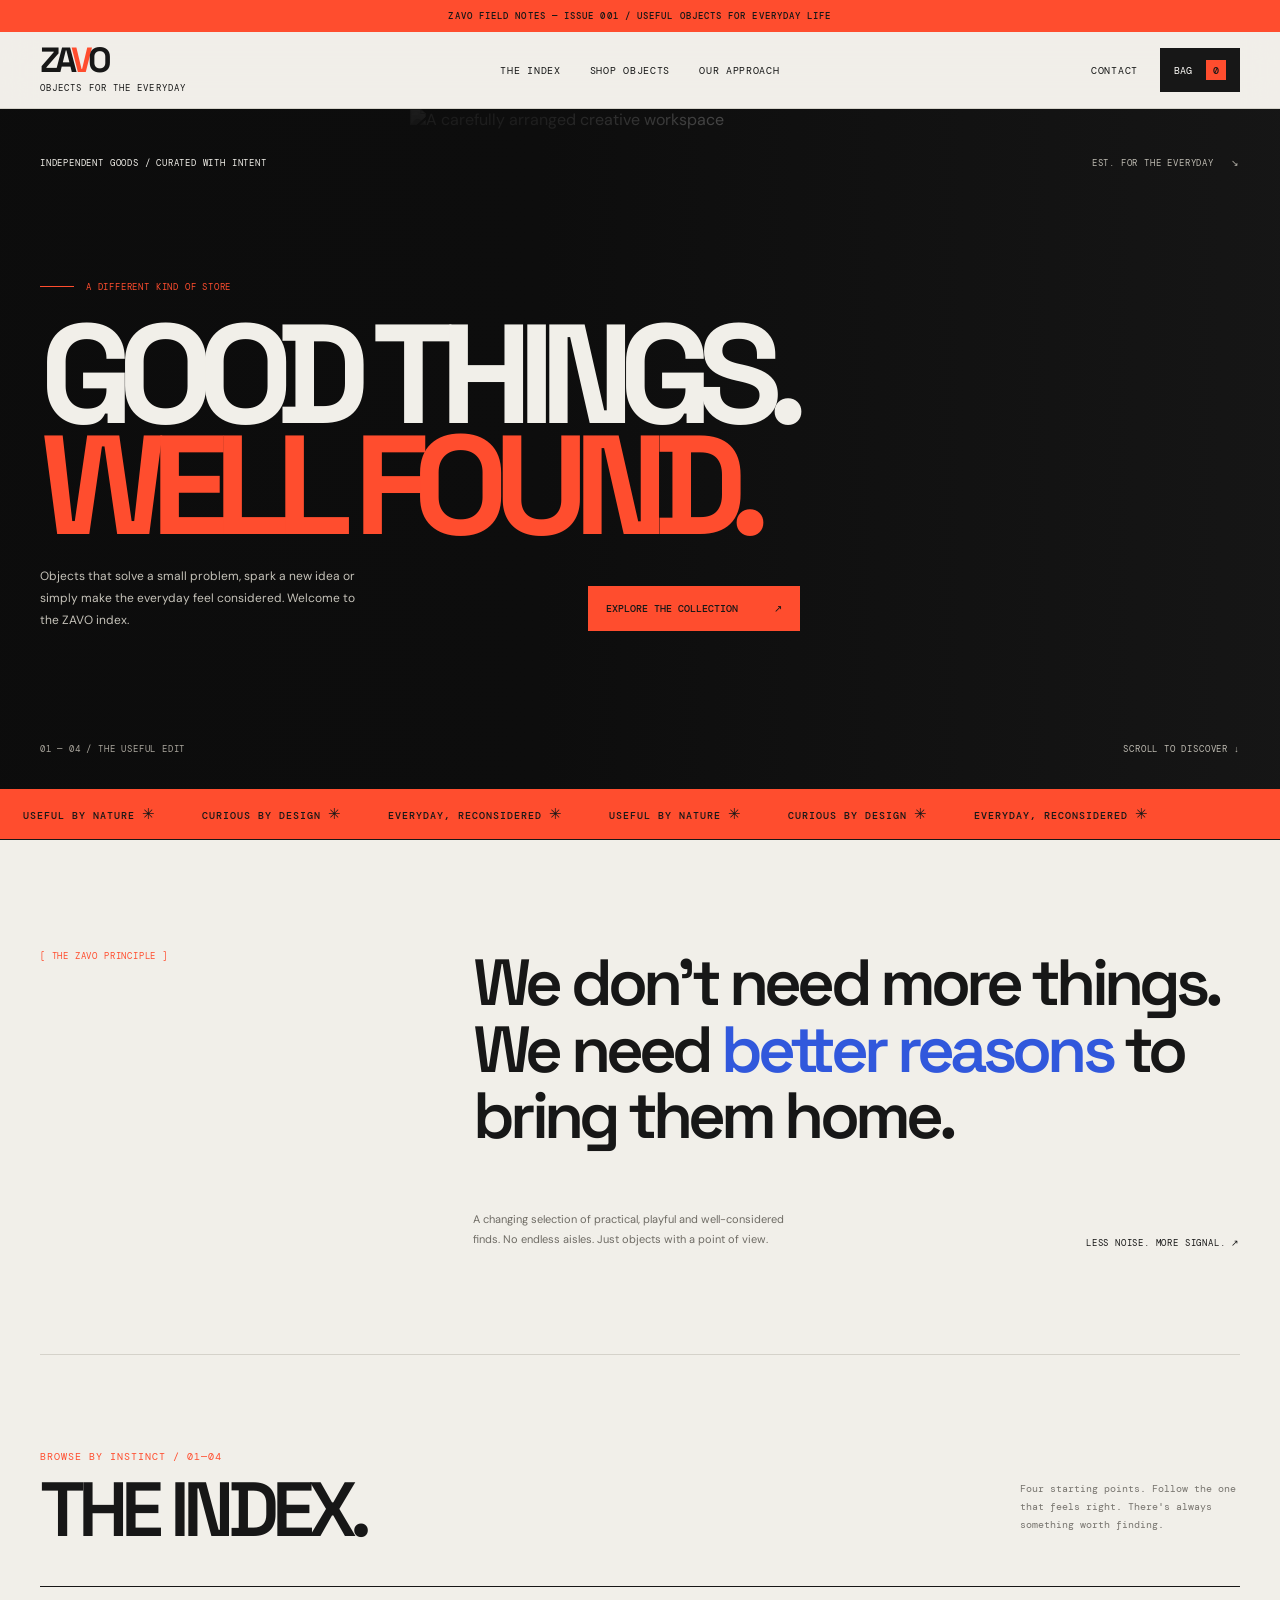
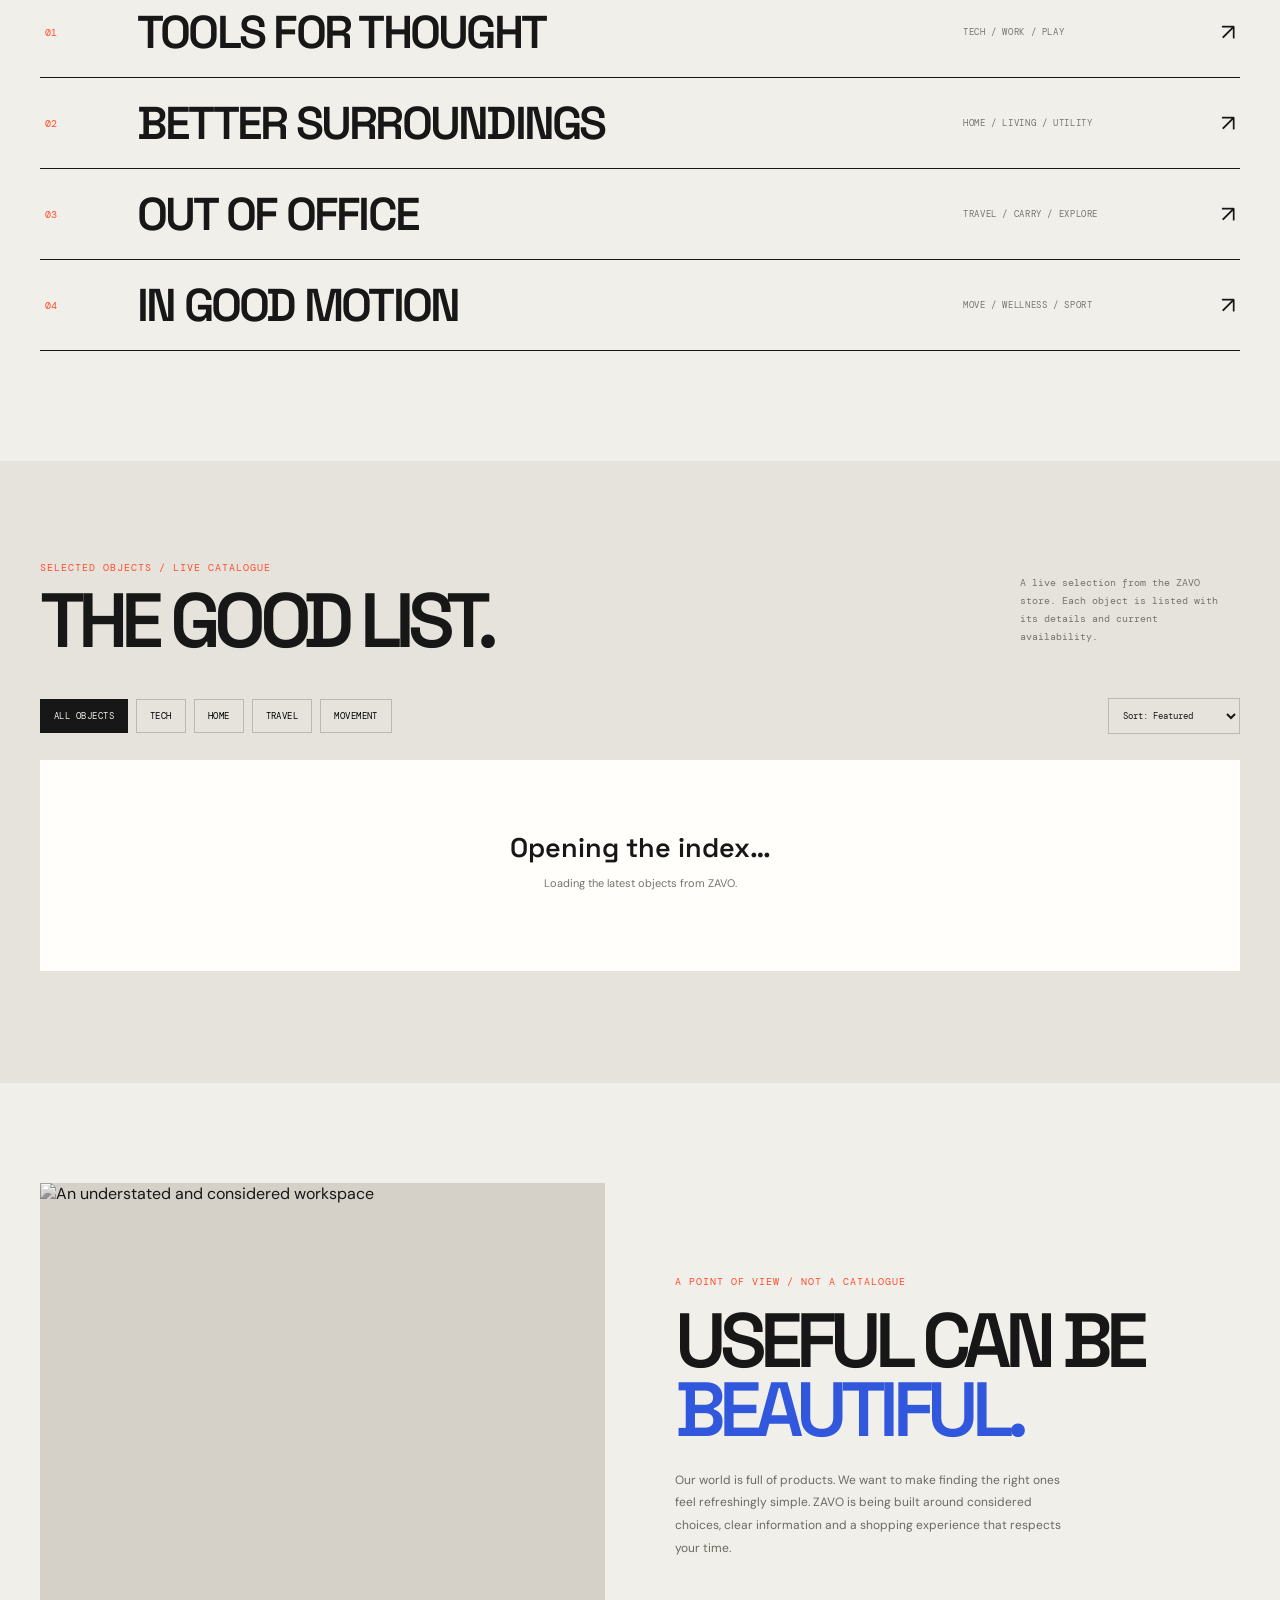
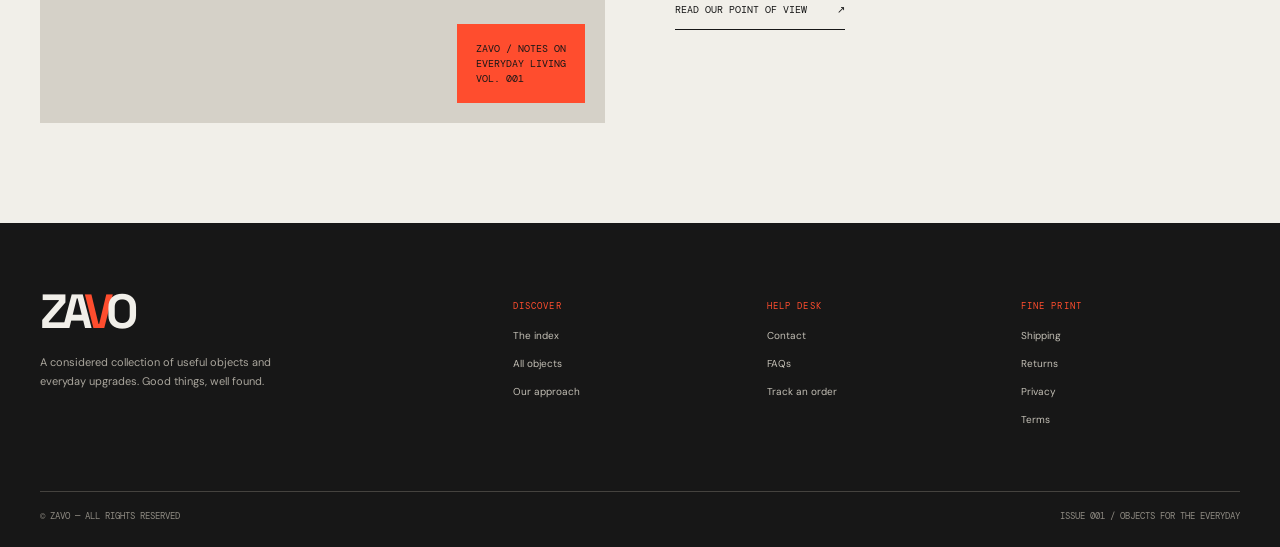
==== commit 07dc8770: "Replace ZAVO storefront with a new editorial commerce concept" ====
--- a/index.html
+++ b/index.html
@@ -1,137 +1,71 @@
 <!doctype html>
 <html lang="en">
 <head>
-<meta charset="utf-8">
-<meta name="viewport" content="width=device-width, initial-scale=1">
-<meta name="theme-color" content="#101a2b">
-<meta name="description" content="ZAVO — discover thoughtful everyday finds for your space, your plans and everything in between.">
-<title>ZAVO — Find your everyday upgrade</title>
-<link rel="preconnect" href="https://fonts.googleapis.com">
-<link rel="preconnect" href="https://fonts.gstatic.com" crossorigin>
-<link href="https://fonts.googleapis.com/css2?family=DM+Sans:wght@400;500;600;700;800&family=Manrope:wght@400;500;600;700;800&display=swap" rel="stylesheet">
+<meta charset="utf-8"><meta name="viewport" content="width=device-width, initial-scale=1">
+<meta name="theme-color" content="#171717">
+<meta name="description" content="ZAVO — a considered collection of useful objects, clever tools and everyday design.">
+<title>ZAVO — Objects for the everyday</title>
+<link rel="preconnect" href="https://fonts.googleapis.com"><link rel="preconnect" href="https://fonts.gstatic.com" crossorigin>
+<link href="https://fonts.googleapis.com/css2?family=DM+Mono:wght@400;500&family=DM+Sans:wght@400;500;600;700;800;900&family=Space+Grotesk:wght@400;500;600;700&display=swap" rel="stylesheet">
 <style>
-:root{--ink:#101a2b;--muted:#697386;--paper:#f5f7fb;--white:#ffffff;--lime:#c7f36b;--orange:#ff704f;--line:#e3e8f0;--dark:#101a2b;--serif:Georgia,serif;--sans:"DM Sans",Arial,sans-serif;--display:"Manrope",Arial,sans-serif;--max:1320px}
-*{box-sizing:border-box}html{scroll-behavior:smooth;scroll-padding-top:110px}body{margin:0;background:var(--paper);color:var(--ink);font-family:var(--sans);-webkit-font-smoothing:antialiased}body.lock{overflow:hidden}a{color:inherit;text-decoration:none}button,input{font:inherit}button{cursor:pointer}.wrap{width:min(var(--max),calc(100% - 64px));margin:auto}
-.announcement{background:var(--dark);color:#f8f7f0;text-align:center;padding:10px 16px;font-size:10px;letter-spacing:.12em;text-transform:uppercase}.announcement b{color:var(--lime);font-weight:700}
-.header{position:sticky;top:0;z-index:30;background:rgba(245,242,235,.95);backdrop-filter:blur(14px);border-bottom:1px solid rgba(23,25,22,.09)}.header-main{height:78px;display:grid;grid-template-columns:180px minmax(200px,1fr) auto;gap:34px;align-items:center}.brand{font:800 32px/1 var(--display);letter-spacing:-.1em}.brand .v{color:var(--orange)}.brand small{display:block;font:700 8px var(--sans);letter-spacing:.18em;margin:6px 0 0 2px;color:#76786f}.search{height:44px;display:flex;align-items:center;max-width:540px;background:#fffefa;border:1px solid var(--line);border-radius:100px;padding:0 16px;gap:10px}.search span{font-size:18px;color:#777}.search input{width:100%;border:0;outline:0;background:transparent;font-size:12px;color:var(--ink)}.search button{border:0;background:none;font-size:11px;font-weight:800;color:var(--ink)}.actions{display:flex;align-items:center;gap:20px}.action-link{font-size:11px;font-weight:700}.cart-trigger{border:0;background:var(--ink);color:#fff;border-radius:100px;padding:12px 17px;font-size:11px;font-weight:800;display:flex;gap:10px;align-items:center}.cart-trigger span{background:var(--lime);color:var(--ink);border-radius:50%;width:20px;height:20px;display:grid;place-items:center;font-size:10px}.nav{border-top:1px solid rgba(23,25,22,.07)}.nav-inner{height:42px;display:flex;align-items:center;justify-content:center;gap:34px}.nav a{font-size:10px;font-weight:700;color:#62665e;transition:color .2s}.nav a:hover{color:var(--orange)}
-.hero{padding:26px 0 28px}.hero-grid{display:grid;grid-template-columns:1.02fr .98fr;min-height:540px;background:linear-gradient(135deg,#d9f2a0 0%,#c7e8f7 100%);overflow:hidden;border-radius:5px}.hero-copy{padding:clamp(36px,6vw,82px);display:flex;flex-direction:column;justify-content:center;position:relative;z-index:2}.eyebrow{font-size:10px;letter-spacing:.16em;text-transform:uppercase;font-weight:800;color:#626a42;display:flex;align-items:center;gap:9px}.eyebrow:before{content:"";width:24px;height:2px;background:var(--orange)}.hero h1{font:800 clamp(52px,7.4vw,100px)/.94 var(--display);letter-spacing:-.085em;margin:22px 0 20px;max-width:650px}.hero h1 em{font-family:var(--serif);font-weight:400;letter-spacing:-.08em}.hero-copy p{font-size:14px;line-height:1.8;max-width:390px;color:#41483a;margin:0}.cta-row{display:flex;align-items:center;gap:20px;margin-top:32px;flex-wrap:wrap}.btn{display:inline-flex;align-items:center;justify-content:center;gap:28px;background:var(--ink);color:#fff;border:0;border-radius:100px;padding:16px 21px;font-size:11px;font-weight:800;transition:transform .2s,background .2s}.btn:hover{transform:translateY(-3px);background:var(--orange)}.text-cta{font-size:11px;font-weight:800;border-bottom:1px solid var(--ink);padding:0 0 5px}.hero-visual{position:relative;min-height:540px;background:#d8d5c8;overflow:hidden}.hero-visual>img{width:100%;height:100%;position:absolute;inset:0;object-fit:cover;object-position:center}.hero-stamp{position:absolute;left:8%;bottom:8%;width:126px;height:126px;border-radius:50%;background:var(--orange);color:#fff;display:grid;place-items:center;text-align:center;font:800 13px/1.2 var(--display);transform:rotate(-12deg);border:5px solid rgba(255,255,255,.6)}.hero-caption{position:absolute;right:22px;top:22px;background:var(--white);padding:12px 15px;font-size:9px;font-weight:800;letter-spacing:.1em;text-transform:uppercase}
-.intro-strip{display:grid;grid-template-columns:repeat(4,1fr);border-top:1px solid var(--line);border-bottom:1px solid var(--line);margin:0 auto 88px;padding:22px 0}.intro-item{display:flex;align-items:center;justify-content:center;gap:12px;border-right:1px solid var(--line)}.intro-item:last-child{border:0}.intro-icon{width:34px;height:34px;border:1px solid #d5d3c9;border-radius:50%;display:grid;place-items:center;font-size:15px}.intro-item b{display:block;font-size:11px}.intro-item small{display:block;color:var(--muted);font-size:9px;margin-top:3px}
-.section{padding:0 0 92px}.section-top{display:flex;justify-content:space-between;align-items:end;gap:30px;margin-bottom:28px}.section-kicker{font-size:9px;letter-spacing:.16em;text-transform:uppercase;font-weight:800;color:var(--orange)}.section h2{font:800 clamp(34px,4.4vw,58px)/1 var(--display);letter-spacing:-.07em;margin:10px 0 0}.section-intro{font-size:12px;line-height:1.8;color:var(--muted);max-width:360px;margin:0}
-.category-grid{display:grid;grid-template-columns:repeat(4,1fr);gap:14px}.category{position:relative;min-height:330px;overflow:hidden;background:#dedbd2;border-radius:3px;isolation:isolate}.category img{position:absolute;inset:0;width:100%;height:100%;object-fit:cover;z-index:-2;transition:transform .55s}.category:after{content:"";position:absolute;inset:35% 0 0;background:linear-gradient(transparent,rgba(10,14,10,.7));z-index:-1}.category:hover img{transform:scale(1.06)}.category-label{position:absolute;left:20px;right:18px;bottom:20px;color:#fff}.category-label small{font-size:9px;letter-spacing:.15em;text-transform:uppercase;font-weight:800;color:var(--lime)}.category-label h3{font:800 26px var(--display);letter-spacing:-.05em;margin:7px 0}.category-label span{font-size:10px;font-weight:700;border-bottom:1px solid rgba(255,255,255,.7);padding-bottom:4px}
-.shop-section{background:var(--white);padding:76px 0 88px;margin-bottom:88px}.shop-section .section-top{margin-bottom:25px}.filters{display:flex;gap:8px;flex-wrap:wrap;margin-bottom:24px}.filter{border:1px solid #dcded5;border-radius:100px;background:transparent;padding:10px 16px;font-size:10px;font-weight:800;color:#5c6259}.filter.active,.filter:hover{background:var(--ink);border-color:var(--ink);color:#fff}.product-grid{display:grid;grid-template-columns:repeat(4,minmax(0,1fr));gap:15px}.catalogue-state{grid-column:1/-1;min-height:250px;display:flex;flex-direction:column;align-items:center;justify-content:center;text-align:center;padding:35px;background:#f4f2eb;border:1px solid var(--line)}.catalogue-state .state-mark{width:48px;height:48px;border-radius:50%;background:var(--lime);display:grid;place-items:center;font-size:20px;margin-bottom:16px}.catalogue-state h3{font:800 24px var(--display);letter-spacing:-.04em;margin:0 0 8px}.catalogue-state p{font-size:11px;line-height:1.8;color:var(--muted);max-width:430px;margin:0}.product-card{min-width:0;background:#fff;border:1px solid #e9e7e0;position:relative;display:flex;flex-direction:column;transition:transform .25s,box-shadow .25s}.product-card:hover{transform:translateY(-5px);box-shadow:0 15px 32px rgba(23,25,22,.09)}.product-photo{height:255px;background:#eeede7;display:block;overflow:hidden;position:relative}.product-photo img{width:100%;height:100%;object-fit:cover;transition:transform .45s}.product-card:hover .product-photo img{transform:scale(1.05)}.product-info{padding:17px;display:flex;flex-direction:column;flex:1}.product-info small{font-size:8px;letter-spacing:.14em;text-transform:uppercase;color:#8a8c83;font-weight:800}.product-info h3{font:700 16px/1.3 var(--display);letter-spacing:-.03em;margin:8px 0;color:var(--ink)}.product-info p{font-size:10px;line-height:1.6;color:var(--muted);margin:0}.product-bottom{display:flex;align-items:center;justify-content:space-between;gap:8px;margin-top:auto;padding-top:17px}.product-price{font-size:14px;font-weight:800}.add-cart{border:0;background:var(--lime);color:var(--ink);border-radius:100px;padding:10px 13px;font-size:9px;font-weight:800}.add-cart:hover{background:var(--orange);color:#fff}.add-cart:disabled{opacity:.45;cursor:not-allowed}.product-link{display:block}
-.feature{display:grid;grid-template-columns:1fr 1fr;min-height:450px;margin-bottom:88px;background:#e8e4da}.feature-image{min-height:450px;overflow:hidden}.feature-image img{width:100%;height:100%;object-fit:cover}.feature-copy{padding:clamp(35px,6vw,78px);display:flex;flex-direction:column;justify-content:center}.feature-copy h2{font:800 clamp(34px,4.5vw,58px)/1 var(--display);letter-spacing:-.07em;margin:15px 0}.feature-copy p{font-size:12px;line-height:1.9;color:#656960;max-width:410px}.feature-copy .btn{align-self:flex-start;margin-top:18px}
-.quote-band{background:var(--dark);color:#fff;padding:65px 0;margin-bottom:88px}.quote-inner{display:flex;align-items:center;justify-content:space-between;gap:35px}.quote-inner h2{font:800 clamp(29px,4vw,48px)/1.05 var(--display);letter-spacing:-.06em;max-width:740px;margin:0}.quote-inner h2 em{font-family:var(--serif);font-weight:400;color:var(--lime)}.quote-note{font-size:10px;line-height:1.8;color:#c3c7bb;max-width:190px}
-.footer{background:#171b16;color:#f6f4ec;padding:60px 0 22px}.footer-grid{display:grid;grid-template-columns:2fr 1fr 1fr 1fr;gap:35px}.footer .brand{display:inline-block;font-size:34px}.footer-desc{font-size:10px;line-height:1.9;color:#a6aa9e;max-width:300px;margin-top:16px}.footer-col b{font-size:9px;letter-spacing:.15em;text-transform:uppercase}.footer-col a{display:block;color:#a6aa9e;font-size:10px;margin-top:14px}.footer-col a:hover{color:var(--lime)}.copyright{border-top:1px solid rgba(255,255,255,.13);margin-top:44px;padding-top:18px;display:flex;justify-content:space-between;gap:15px;color:#93998d;font-size:9px}
-.cart-scrim{position:fixed;inset:0;background:rgba(13,18,12,.55);z-index:60}.cart-drawer{position:fixed;z-index:61;right:0;top:0;width:min(450px,100%);height:100dvh;background:var(--white);padding:25px;display:flex;flex-direction:column;transform:translateX(105%);transition:transform .28s ease}.cart-drawer.open{transform:translateX(0)}.cart-head{display:flex;justify-content:space-between;align-items:center;border-bottom:1px solid var(--line);padding-bottom:17px}.cart-head small{font-size:9px;letter-spacing:.15em;color:var(--orange);font-weight:800}.cart-head h2{font:800 27px var(--display);margin:5px 0}.cart-close{width:38px;height:38px;border:1px solid var(--line);border-radius:50%;background:transparent;font-size:22px}.cart-items{overflow:auto;flex:1}.cart-empty{font-size:12px;color:var(--muted);padding:22px 0}.cart-line{display:grid;grid-template-columns:70px 1fr auto;gap:12px;align-items:center;padding:15px 0;border-bottom:1px solid var(--line)}.cart-line img{width:70px;height:70px;object-fit:cover;background:#eee}.cart-line h3{font-size:12px;margin:0 0 5px}.cart-line small{font-size:10px;color:var(--muted)}.cart-qty{display:flex;align-items:center;gap:8px;margin-top:8px}.cart-qty button{width:25px;height:25px;border:1px solid var(--line);background:transparent}.cart-remove{border:0;background:none;color:#a44;font-size:10px}.cart-foot{border-top:1px solid var(--line);padding-top:17px}.cart-total{display:flex;justify-content:space-between;font-size:13px;font-weight:800}.cart-foot p,.cart-foot small{font-size:10px;line-height:1.7;color:var(--muted)}.checkout{width:100%;justify-content:space-between}.checkout:disabled{opacity:.4;cursor:not-allowed}
-@media(max-width:980px){.wrap{width:calc(100% - 40px)}.header-main{grid-template-columns:140px minmax(140px,1fr) auto;gap:18px}.actions{gap:12px}.action-link{display:none}.hero-grid{min-height:470px}.hero-visual{min-height:470px}.category-grid{grid-template-columns:repeat(2,1fr)}.category{min-height:300px}.product-grid{grid-template-columns:repeat(2,minmax(0,1fr))}.product-photo{height:260px}.footer-grid{grid-template-columns:1.5fr 1fr 1fr}.footer-grid>div:first-child{grid-column:1/-1}}
-@media(max-width:620px){.wrap{width:calc(100% - 28px)}.announcement{font-size:8px}.header-main{height:auto;min-height:68px;grid-template-columns:1fr auto;gap:10px;padding:11px 0}.brand{font-size:28px}.search{grid-column:1/-1;grid-row:2;max-width:none;height:40px}.actions{grid-column:2;grid-row:1}.nav-inner{height:39px;justify-content:flex-start;gap:23px;overflow:auto;white-space:nowrap}.nav a{font-size:9px}.hero{padding:13px 0 23px}.hero-grid{grid-template-columns:1fr;min-height:0}.hero-copy{padding:37px 26px 32px}.hero h1{font-size:clamp(52px,15vw,76px);margin:17px 0}.hero-copy p{font-size:12px}.hero-visual{min-height:300px}.hero-stamp{width:95px;height:95px;font-size:10px}.intro-strip{grid-template-columns:repeat(2,1fr);gap:16px 0;margin-bottom:62px;padding:17px 0}.intro-item{justify-content:flex-start;padding:0 9px;border:0}.intro-item b{font-size:10px}.intro-item small{font-size:8px}.section{padding-bottom:65px}.section-top{align-items:flex-start;flex-direction:column;gap:12px}.section h2{font-size:38px}.section-intro{font-size:11px}.category-grid{gap:9px}.category{min-height:230px}.category-label{left:13px;bottom:14px}.category-label h3{font-size:19px}.category-label small{font-size:7px}.category-label span{font-size:9px}.shop-section{padding:53px 0 60px;margin-bottom:62px}.filters{gap:6px}.filter{padding:9px 12px;font-size:9px}.product-grid{gap:9px}.product-photo{height:175px}.product-info{padding:12px}.product-info h3{font-size:13px}.product-info p{font-size:9px}.product-bottom{align-items:flex-start;flex-direction:column;padding-top:12px}.product-price{font-size:13px}.add-cart{width:100%;padding:10px 8px}.feature{grid-template-columns:1fr;margin-bottom:62px}.feature-image{min-height:250px}.feature-copy{padding:33px 25px}.feature-copy h2{font-size:38px}.quote-band{padding:43px 0;margin-bottom:62px}.quote-inner{align-items:flex-start;flex-direction:column}.quote-note{max-width:300px}.footer-grid{grid-template-columns:1fr 1fr;gap:28px 15px}.footer-grid>div:first-child{grid-column:1/-1}.copyright{flex-direction:column}.cart-drawer{padding:19px}}
-@media(prefers-reduced-motion:reduce){html{scroll-behavior:auto}*,*:before,*:after{transition:none!important;animation:none!important}}
-
-/* ZAVO premium visual and motion system */
-.header{background:rgba(245,247,251,.95);border-color:#dfe5ee}.brand .v{color:#477cf5}.brand small{color:#718096}
-.announcement{background:#101a2b}.announcement b{color:#c7f36b}
-.hero-grid{border-radius:18px;box-shadow:0 22px 60px rgba(16,26,43,.10)}.hero-visual:after{content:"";position:absolute;inset:0;background:linear-gradient(135deg,rgba(16,26,43,.04),rgba(16,26,43,.2));pointer-events:none}
-.hero-stamp{background:#477cf5}.btn{background:#101a2b;border-radius:10px}.btn:hover{background:#477cf5}.text-cta:hover{color:#477cf5;border-color:#477cf5}
-.category{border-radius:12px;box-shadow:0 8px 25px rgba(16,26,43,.07)}.category:after{background:linear-gradient(transparent,rgba(8,17,33,.82))}
-.shop-section{background:#fff;border-top:1px solid #e5eaf2;border-bottom:1px solid #e5eaf2}.filter.active,.filter:hover{background:#477cf5;border-color:#477cf5}.filter{border-radius:8px}
-.product-card{border:1px solid #e5eaf2;border-radius:13px;overflow:hidden;box-shadow:0 4px 16px rgba(16,26,43,.035)}.product-card:hover{box-shadow:0 18px 38px rgba(16,26,43,.12)}.product-photo{height:270px;background:linear-gradient(135deg,#f1f4f8,#e7edf5)}.product-info{padding:18px}.add-cart{background:#c7f36b;border-radius:8px}.add-cart:hover{background:#477cf5}
-.feature{border-radius:16px;overflow:hidden}.feature-image img{transition:transform .7s}.feature:hover .feature-image img{transform:scale(1.04)}
-.quote-band{background:linear-gradient(115deg,#101a2b,#203b64)}.quote-inner h2 em{color:#c7f36b}
-.footer{background:#0b1422}.footer .brand .v{color:#ff704f}
-.category,.product-card,.feature{transition:transform .28s,box-shadow .28s}.category:hover{transform:translateY(-5px)}
-.product-card{animation:zavo-rise .55s both}@keyframes zavo-rise{from{opacity:0;transform:translateY(16px)}to{opacity:1;transform:translateY(0)}}
-@media(max-width:700px){.product-photo{height:210px}.hero-grid{border-radius:12px}}
-@media(prefers-reduced-motion:reduce){.product-card{animation:none}}
-
-
-.quick-view-trigger{position:absolute;left:12px;right:12px;bottom:12px;z-index:3;border:0;border-radius:8px;background:#101a2b;color:#fff;padding:12px;font-size:10px;font-weight:800;opacity:0;transform:translateY(8px);transition:.2s}.product-card:hover .quick-view-trigger,.quick-view-trigger:focus{opacity:1;transform:none}
-.quickview-backdrop{position:fixed;inset:0;background:rgba(5,12,24,.68);z-index:80;backdrop-filter:blur(5px)}.quickview{position:fixed;z-index:81;left:50%;top:50%;transform:translate(-50%,-46%) scale(.98);opacity:0;pointer-events:none;width:min(850px,calc(100% - 28px));max-height:88dvh;overflow:auto;background:#fff;border-radius:18px;padding:28px;box-shadow:0 30px 90px rgba(0,0,0,.25);transition:.22s}.quickview.open{opacity:1;pointer-events:auto;transform:translate(-50%,-50%) scale(1)}.quickview-close{position:absolute;right:15px;top:15px;width:38px;height:38px;border:1px solid #e5eaf2;border-radius:50%;background:#fff;font-size:22px;z-index:2}.quickview-layout{display:grid;grid-template-columns:1fr 1fr;gap:28px;align-items:center}.quickview-layout img{width:100%;aspect-ratio:1;object-fit:cover;border-radius:12px;background:#f1f4f8}.quickview-copy small{font-size:9px;font-weight:800;letter-spacing:.15em;color:#477cf5}.quickview-copy h2{font:800 clamp(25px,4vw,38px)/1.05 var(--display);letter-spacing:-.05em;margin:12px 0}.quickview-copy p{font-size:12px;line-height:1.8;color:#697386}.quickview-price{display:block;font-size:22px;margin:20px 0}.quickview-copy .btn{width:100%;justify-content:space-between}
-@media(max-width:700px){.quick-view-trigger{opacity:1;transform:none;left:8px;right:8px;bottom:8px;padding:10px}.quickview{padding:20px}.quickview-layout{grid-template-columns:1fr;gap:18px}.quickview-layout img{max-height:260px}}
-@media(prefers-reduced-motion:reduce){.quickview{transition:none}}
-
-/* Complete art-direction pass: ZAVO / considered essentials */
-:root{--ink:#17243a;--muted:#687487;--paper:#f7f8fa;--white:#fff;--lime:#d6f477;--orange:#f26d4f;--line:#e1e6ed;--dark:#142238;--blue:#315ee8;--max:1380px}
-body{background:#f7f8fa;color:var(--ink);font-family:"DM Sans",sans-serif}
-.wrap{width:min(var(--max),calc(100% - 88px))}
-.announcement{background:#d6f477;color:#17243a;font-size:9px;letter-spacing:.17em;padding:11px}.announcement b{color:#17243a}
-.header{background:rgba(247,248,250,.92);border-bottom:1px solid #dfe4eb}.header-main{height:86px;grid-template-columns:190px minmax(220px,1fr) auto}.brand{font-size:35px;letter-spacing:-.12em}.brand small{font-size:8px;letter-spacing:.2em}.brand .v{color:#315ee8}
-.search{background:#fff;border:1px solid #dfe4eb;border-radius:6px;height:46px}.search input{font-size:12px}.cart-trigger{background:#17243a;border-radius:5px;padding:11px 14px}.cart-trigger span{background:#d6f477}
-.nav-inner{height:45px;justify-content:flex-start;gap:38px}.nav a{font-size:10px;letter-spacing:.02em}
-.hero{padding:28px 0 36px}.hero-grid{min-height:620px;grid-template-columns:.9fr 1.1fr;border-radius:3px;background:#e8edf5;box-shadow:none}.hero-copy{padding:clamp(40px,7vw,100px);background:#17243a;color:white}.eyebrow{color:#d6f477;font-size:9px;letter-spacing:.2em}.eyebrow:before{background:#d6f477}.hero h1{font-size:clamp(58px,7.5vw,108px);letter-spacing:-.095em;line-height:.88;margin:30px 0 25px}.hero h1 em{color:#d6f477}.hero-copy p{color:#c7d0df;font-size:13px;max-width:360px}.btn{background:#d6f477;color:#17243a;border-radius:4px;padding:17px 22px;font-size:10px;letter-spacing:.04em}.btn:hover{background:#fff;color:#17243a;transform:translateY(-2px)}.text-cta{color:#fff;border-color:#8190a6;font-size:10px}.hero-visual{min-height:620px;background:#cdd5df}.hero-visual>img{object-position:center}.hero-visual:after{background:linear-gradient(90deg,rgba(23,36,58,.08),transparent 35%)}.hero-caption{top:28px;right:28px;background:#f7f8fa;color:#17243a;border-radius:2px}.hero-stamp{background:#d6f477;color:#17243a;border:0;width:116px;height:116px;font-size:12px}
-.intro-strip{margin-bottom:100px;padding:25px 0;border-color:#dce2e9}.intro-item{justify-content:flex-start;padding-left:24px}.intro-icon{border-radius:3px;border-color:#dce2e9;background:white}.intro-item b{font-size:10px;letter-spacing:.01em}.intro-item small{font-size:9px}
-.section{padding-bottom:104px}.section-top{margin-bottom:34px}.section-kicker{color:#315ee8;font-size:9px;letter-spacing:.2em}.section h2{font-size:clamp(38px,4.6vw,62px);letter-spacing:-.085em}.section-intro{font-size:12px;color:#687487}
-.category-grid{gap:12px}.category{border-radius:2px;min-height:370px;background:#dfe4e9}.category img{filter:saturate(.82);transition:transform .8s cubic-bezier(.2,.7,.2,1),filter .5s}.category:hover img{transform:scale(1.075);filter:saturate(1)}.category:after{background:linear-gradient(transparent 35%,rgba(15,28,48,.82))}.category-label{left:23px;bottom:23px}.category-label small{color:#d6f477}.category-label h3{font-size:27px;letter-spacing:-.06em}
-.shop-section{background:#eef1f5;padding:92px 0 100px;margin-bottom:100px;border:0}.shop-section .section h2{}.filters{gap:7px}.filter{border-radius:3px;background:#fff;border-color:#d9e0e9;padding:11px 17px;font-size:9px;letter-spacing:.04em}.filter.active,.filter:hover{background:#17243a;border-color:#17243a}.product-grid{gap:17px}.product-card{border:0;border-radius:2px;background:white;box-shadow:0 2px 8px rgba(23,36,58,.04);animation:zavo-enter .65s both}.product-card:hover{transform:translateY(-7px);box-shadow:0 18px 35px rgba(23,36,58,.12)}.product-photo{height:290px;border-radius:0;background:#e8edf3}.product-photo img{mix-blend-mode:multiply;transition:transform .7s cubic-bezier(.2,.7,.2,1)}.product-card:hover .product-photo img{transform:scale(1.09)}.product-info{padding:20px}.product-info small{color:#315ee8;font-size:8px;letter-spacing:.17em}.product-info h3{font-size:16px;line-height:1.35}.product-price{font-size:15px}.add-cart{background:#17243a;color:#fff;border-radius:3px;padding:12px 14px;font-size:9px;letter-spacing:.06em;transition:background .2s,transform .2s}.add-cart:hover{background:#315ee8;color:#fff;transform:translateY(-2px)}
-.feature{grid-template-columns:1.08fr .92fr;background:#e6ebf2;border-radius:2px;margin-bottom:100px}.feature-image{min-height:520px}.feature-image img{filter:saturate(.75)}.feature-copy{padding:clamp(40px,6vw,90px)}.feature-copy h2{font-size:clamp(42px,5vw,68px);letter-spacing:-.09em}.feature-copy p{font-size:12px;line-height:2;color:#58677d}.feature-copy .btn{margin-top:24px}
-.quote-band{background:#d6f477;color:#17243a;padding:76px 0;margin-bottom:0}.quote-inner h2{font-size:clamp(35px,4.8vw,62px);max-width:780px}.quote-inner h2 em{color:#315ee8}.quote-note{color:#46536a}
-.footer{background:#17243a;padding:72px 0 24px}.footer-desc{color:#b0bac9}.footer-col a{color:#b0bac9}.footer-col a:hover{color:#d6f477}.copyright{border-color:rgba(255,255,255,.18)}
-.cart-drawer{background:#f7f8fa}.cart-head h2{letter-spacing:-.06em}.cart-head small{color:#315ee8}.cart-close{border-radius:3px}.cart-line img{border-radius:2px}.cart-qty button{border-radius:2px}.checkout{background:#17243a;color:white;border-radius:3px}.checkout:hover{background:#315ee8;color:white}
-.quickview{border-radius:3px;padding:34px}.quickview-layout img{border-radius:2px}.quickview-copy small{color:#315ee8}.quickview-copy h2{letter-spacing:-.07em}.quickview-copy .btn{background:#17243a;color:#fff}.quickview-copy .btn:hover{background:#315ee8}
-@keyframes zavo-enter{from{opacity:0;transform:translateY(22px)}to{opacity:1;transform:translateY(0)}}
-.fly-product{position:fixed;z-index:1200;pointer-events:none;object-fit:cover;border-radius:5px;box-shadow:0 12px 35px rgba(13,25,43,.25);will-change:transform,opacity}
-.cart-trigger.is-bumping{animation:bag-bump .42s cubic-bezier(.2,.8,.2,1)}@keyframes bag-bump{0%,100%{transform:scale(1)}35%{transform:scale(1.13) rotate(-3deg)}70%{transform:scale(.96)}}
-.add-cart.is-added{background:#d6f477;color:#17243a}
-@media(max-width:980px){.wrap{width:calc(100% - 44px)}.hero-grid{min-height:500px}.hero-visual{min-height:500px}.product-photo{height:245px}}
-@media(max-width:620px){.wrap{width:calc(100% - 28px)}.header-main{grid-template-columns:1fr auto}.hero{padding:14px 0 25px}.hero-grid{grid-template-columns:1fr;min-height:0}.hero-copy{padding:42px 27px}.hero h1{font-size:clamp(58px,16vw,82px)}.hero-visual{min-height:320px}.intro-strip{margin-bottom:68px}.intro-item{padding-left:5px}.section{padding-bottom:70px}.section-top{margin-bottom:24px}.category-grid{gap:9px}.category{min-height:245px}.category-label{left:14px;bottom:15px}.category-label h3{font-size:20px}.shop-section{padding:58px 0 66px;margin-bottom:68px}.product-grid{gap:10px}.product-photo{height:195px}.product-info{padding:12px}.product-info h3{font-size:13px}.add-cart{padding:10px 7px}.feature{grid-template-columns:1fr;margin-bottom:68px}.feature-image{min-height:280px}.feature-copy{padding:35px 26px}.quote-band{padding:48px 0}.quickview{padding:20px}}
-@media(prefers-reduced-motion:reduce){.product-card{animation:none}.fly-product,.cart-trigger.is-bumping{animation:none!important;transition:none!important}}
-
+:root{--black:#171717;--paper:#f1efe9;--white:#fffefa;--red:#ff4d2e;--blue:#3158dc;--grey:#85837e;--line:#d5d2ca;--mono:"DM Mono",monospace;--sans:"DM Sans",sans-serif;--display:"Space Grotesk",sans-serif;--max:1440px}
+*{box-sizing:border-box}html{scroll-behavior:smooth;scroll-padding-top:90px}body{margin:0;background:var(--paper);color:var(--black);font-family:var(--sans);-webkit-font-smoothing:antialiased}body.lock{overflow:hidden}a{color:inherit;text-decoration:none}button,input{font:inherit}button{cursor:pointer}.wrap{width:min(var(--max),calc(100% - 80px));margin:auto}.mono{font-family:var(--mono);text-transform:uppercase;letter-spacing:.09em;font-size:9px}
+.topline{height:32px;background:var(--red);color:var(--black);display:flex;align-items:center;justify-content:center;font:500 9px var(--mono);letter-spacing:.12em;text-transform:uppercase}
+.header{position:sticky;top:0;z-index:40;background:rgba(241,239,233,.94);backdrop-filter:blur(16px);border-bottom:1px solid var(--line)}.header-row{height:76px;display:grid;grid-template-columns:1fr auto 1fr;align-items:center;gap:25px}.wordmark{font:700 35px/.8 var(--display);letter-spacing:-.13em}.wordmark span{color:var(--red)}.wordmark small{display:block;font:9px var(--mono);letter-spacing:.12em;margin-top:8px}.nav{display:flex;gap:29px}.nav a,.header-right a{font:10px var(--mono);text-transform:uppercase;letter-spacing:.07em;transition:color .2s}.nav a:hover,.header-right a:hover{color:var(--red)}.header-right{display:flex;justify-content:flex-end;align-items:center;gap:22px}.bag{border:1px solid var(--black);background:var(--black);color:var(--white);padding:11px 13px;display:flex;gap:14px;align-items:center;font:10px var(--mono);text-transform:uppercase}.bag b{display:grid;place-items:center;width:20px;height:20px;background:var(--red);color:var(--black);font:500 10px var(--mono)}
+.hero{background:var(--black);color:var(--paper);min-height:680px;position:relative;overflow:hidden;display:flex;align-items:stretch}.hero:before{content:"";position:absolute;inset:0;background:linear-gradient(90deg,rgba(12,12,12,.97) 0%,rgba(12,12,12,.91) 42%,rgba(12,12,12,.12) 100%);z-index:1}.hero-image{position:absolute;inset:0 0 0 32%;width:68%;height:100%;object-fit:cover;object-position:center 54%;opacity:.85;filter:grayscale(1) contrast(1.08)}.hero-inner{position:relative;z-index:2;display:flex;flex-direction:column;justify-content:space-between;padding:48px 0 34px;min-height:680px}.hero-top{display:flex;justify-content:space-between;align-items:center}.hero-top span:last-child{color:#bdbab1}.hero-copy{max-width:760px;padding:45px 0}.hero-kicker{display:flex;align-items:center;gap:12px;color:var(--red)}.hero-kicker:before{content:"";width:34px;height:1px;background:var(--red)}.hero h1{font:700 clamp(72px,11vw,158px)/.79 var(--display);letter-spacing:-.105em;text-transform:uppercase;margin:26px 0 25px}.hero h1 span{color:var(--red);display:block}.hero-bottom{display:flex;align-items:end;justify-content:space-between;gap:30px}.hero-bottom p{max-width:330px;color:#c5c2b9;font-size:12px;line-height:1.8;margin:0}.hero-cta{display:inline-flex;align-items:center;gap:36px;background:var(--red);color:var(--black);padding:16px 18px;font:500 10px var(--mono);text-transform:uppercase;transition:background .2s,transform .2s}.hero-cta:hover{background:var(--paper);transform:translateY(-3px)}.hero-index{color:#aaa69d}
+.ticker{background:var(--red);overflow:hidden;border-bottom:1px solid var(--black);white-space:nowrap}.ticker-track{display:flex;width:max-content;animation:ticker 28s linear infinite}.ticker span{padding:15px 23px;font:500 10px var(--mono);letter-spacing:.1em;text-transform:uppercase}.ticker i{font-style:normal;font-size:15px}@keyframes ticker{to{transform:translateX(-50%)}}
+.manifesto{padding:110px 0 105px;display:grid;grid-template-columns:1fr 2fr;gap:50px;border-bottom:1px solid var(--line)}.manifesto-label{color:var(--red)}.manifesto h2{font:600 clamp(36px,5.1vw,70px)/1.02 var(--display);letter-spacing:-.075em;margin:0;max-width:880px}.manifesto h2 em{font-style:normal;color:var(--blue)}.manifesto-foot{grid-column:2;display:flex;justify-content:space-between;align-items:end;margin-top:10px}.manifesto-foot p{font-size:11px;line-height:1.8;color:#6e6b64;max-width:340px;margin:0}
+.index-section{padding:95px 0 110px}.section-head{display:flex;justify-content:space-between;align-items:end;gap:30px;margin-bottom:42px}.section-title{font:600 clamp(40px,6vw,82px)/.9 var(--display);letter-spacing:-.09em;margin:12px 0 0;text-transform:uppercase}.section-note{font:10px var(--mono);color:#77746e;line-height:1.8;max-width:220px}.label{font:10px var(--mono);letter-spacing:.1em;text-transform:uppercase;color:var(--red)}
+.category-index{border-top:1px solid var(--black)}.category-row{display:grid;grid-template-columns:70px 1fr 220px 30px;align-items:center;gap:22px;padding:22px 5px;border-bottom:1px solid var(--black);transition:padding .25s,background .25s}.category-row:hover{padding-left:18px;padding-right:18px;background:#e7e4dc}.category-num{font:10px var(--mono);color:var(--red)}.category-row h3{font:600 clamp(25px,3.6vw,46px)/1 var(--display);letter-spacing:-.06em;margin:0;text-transform:uppercase}.category-row small{font:9px var(--mono);color:#77746e;text-transform:uppercase;letter-spacing:.07em}.category-arrow{font-size:23px;text-align:right;transition:transform .2s}.category-row:hover .category-arrow{transform:translate(4px,-4px);color:var(--red)}
+.shop{background:#e6e3dc;padding:100px 0 112px}.shop .section-head{align-items:end}.shop-controls{display:flex;align-items:center;gap:8px;flex-wrap:wrap;margin-bottom:26px}.filter{border:1px solid #bdb9b0;background:transparent;padding:10px 13px;font:9px var(--mono);text-transform:uppercase;letter-spacing:.05em;transition:all .2s}.filter.active,.filter:hover{background:var(--black);color:var(--paper);border-color:var(--black)}.sort-select{margin-left:auto;border:1px solid #bdb9b0;background:transparent;padding:10px;font:9px var(--mono);color:var(--black)}
+.product-grid{display:grid;grid-template-columns:repeat(3,minmax(0,1fr));gap:16px}.product-card{background:var(--white);min-width:0;position:relative;animation:rise .6s both;transition:transform .3s,box-shadow .3s}.product-card:hover{transform:translateY(-5px);box-shadow:0 16px 35px rgba(0,0,0,.09)}@keyframes rise{from{opacity:0;transform:translateY(18px)}to{opacity:1;transform:translateY(0)}}.product-media{height:350px;background:#d8d5ce;overflow:hidden;position:relative;display:block}.product-media img{width:100%;height:100%;object-fit:cover;mix-blend-mode:multiply;transition:transform .65s cubic-bezier(.2,.7,.2,1)}.product-card:hover .product-media img{transform:scale(1.075)}.product-number{position:absolute;top:14px;left:14px;background:var(--paper);padding:7px 9px;font:9px var(--mono)}.quick-view{position:absolute;bottom:13px;left:13px;right:13px;background:var(--red);border:0;padding:13px;font:10px var(--mono);text-transform:uppercase;opacity:0;transform:translateY(8px);transition:.22s}.product-card:hover .quick-view,.quick-view:focus{opacity:1;transform:none}.product-meta{padding:17px 18px 19px}.product-meta-top{display:flex;justify-content:space-between;gap:10px;font:9px var(--mono);color:#77746e;text-transform:uppercase}.product-meta h3{font:600 19px/1.18 var(--display);letter-spacing:-.04em;margin:12px 0 18px;min-height:45px}.product-actions{display:flex;align-items:center;justify-content:space-between;gap:12px;border-top:1px solid #e6e3dc;padding-top:13px}.price{font:500 14px var(--mono)}.add{border:0;background:var(--black);color:var(--white);padding:11px 13px;font:9px var(--mono);text-transform:uppercase;transition:background .2s}.add:hover{background:var(--red);color:var(--black)}.add:disabled{opacity:.4;cursor:not-allowed}.empty-state{grid-column:1/-1;padding:70px 25px;text-align:center;background:var(--white)}.empty-state strong{display:block;font:600 27px var(--display);margin-bottom:10px}.empty-state p{font-size:11px;color:#77746e}
+.story{padding:100px 0;display:grid;grid-template-columns:1fr 1fr;gap:70px;align-items:center}.story-visual{height:540px;background:#d5d1c8;position:relative;overflow:hidden}.story-visual img{width:100%;height:100%;object-fit:cover;filter:grayscale(1);transition:transform .8s}.story-visual:hover img{transform:scale(1.04)}.story-stamp{position:absolute;right:20px;bottom:20px;background:var(--red);padding:17px 19px;font:10px var(--mono);text-transform:uppercase;line-height:1.5}.story-copy h2{font:600 clamp(46px,6vw,80px)/.9 var(--display);letter-spacing:-.09em;text-transform:uppercase;margin:18px 0 24px}.story-copy h2 span{color:var(--blue)}.story-copy p{max-width:390px;color:#6c6962;font-size:12px;line-height:1.9}.story-link{display:inline-flex;gap:30px;align-items:center;border-bottom:1px solid var(--black);padding:13px 0;margin-top:18px;font:10px var(--mono);text-transform:uppercase}
+.footer{background:var(--black);color:var(--paper);padding:70px 0 25px}.footer-top{display:grid;grid-template-columns:2fr 1fr 1fr 1fr;gap:35px;padding-bottom:65px}.footer-brand{font:700 48px/.8 var(--display);letter-spacing:-.13em}.footer-brand span{color:var(--red)}.footer-intro{font-size:11px;line-height:1.8;color:#aaa69d;max-width:260px;margin-top:20px}.footer-col b{font:9px var(--mono);letter-spacing:.12em;color:var(--red);text-transform:uppercase}.footer-col a{display:block;font-size:10px;color:#c3bfb5;margin-top:15px}.footer-col a:hover{color:var(--red)}.footer-bottom{border-top:1px solid #45433f;padding-top:18px;display:flex;justify-content:space-between;gap:20px;font:9px var(--mono);color:#8f8b83;text-transform:uppercase}
+.drawer-scrim{position:fixed;inset:0;background:rgba(0,0,0,.58);z-index:80}.drawer{position:fixed;z-index:81;right:0;top:0;width:min(460px,100%);height:100dvh;background:var(--paper);padding:25px;display:flex;flex-direction:column;transform:translateX(102%);transition:transform .32s cubic-bezier(.2,.7,.2,1)}.drawer.open{transform:translateX(0)}.drawer-head{display:flex;justify-content:space-between;align-items:center;border-bottom:1px solid var(--line);padding-bottom:18px}.drawer-head h2{font:600 32px var(--display);letter-spacing:-.06em;margin:4px 0}.drawer-head small{font:9px var(--mono);color:var(--red)}.close{width:38px;height:38px;border:1px solid var(--black);background:transparent;font-size:20px}.drawer-lines{flex:1;overflow:auto}.empty-cart{padding:25px 0;font-size:12px;color:#77746e}.cart-line{display:grid;grid-template-columns:76px 1fr auto;gap:13px;padding:17px 0;border-bottom:1px solid var(--line);align-items:center}.cart-line img{width:76px;height:76px;object-fit:cover;background:#ddd}.cart-line h3{font:600 13px var(--display);margin:0 0 6px}.cart-line small{font:9px var(--mono);color:#77746e}.qty{display:flex;gap:9px;align-items:center;margin-top:9px;font:10px var(--mono)}.qty button{width:24px;height:24px;border:1px solid var(--line);background:transparent}.remove{border:0;background:none;color:var(--red);font:9px var(--mono)}.drawer-foot{border-top:1px solid var(--black);padding-top:18px}.subtotal{display:flex;justify-content:space-between;font:12px var(--mono)}.drawer-foot p,.drawer-foot small{font-size:10px;line-height:1.7;color:#77746e}.checkout{width:100%;display:flex;justify-content:space-between;align-items:center;background:var(--red);color:var(--black);border:0;padding:16px;font:10px var(--mono);text-transform:uppercase}.checkout:disabled{opacity:.4}
+.quick-backdrop{position:fixed;inset:0;background:rgba(0,0,0,.68);z-index:90;backdrop-filter:blur(4px)}.quick-panel{position:fixed;z-index:91;left:50%;top:50%;transform:translate(-50%,-47%) scale(.98);opacity:0;pointer-events:none;width:min(880px,calc(100% - 30px));max-height:88dvh;overflow:auto;background:var(--paper);padding:28px;transition:.25s}.quick-panel.open{opacity:1;pointer-events:auto;transform:translate(-50%,-50%) scale(1)}.quick-layout{display:grid;grid-template-columns:1fr 1fr;gap:30px;align-items:center}.quick-layout img{width:100%;aspect-ratio:1;object-fit:cover;background:#ddd}.quick-copy h2{font:600 38px/.98 var(--display);letter-spacing:-.07em;margin:14px 0}.quick-copy p{font-size:12px;line-height:1.8;color:#77746e}.quick-price{font:15px var(--mono);display:block;margin:22px 0}.quick-add{width:100%;background:var(--red);border:0;padding:15px;font:10px var(--mono);text-transform:uppercase}
+.fly-product{position:fixed;z-index:200;pointer-events:none;object-fit:cover;box-shadow:0 12px 35px #0004;will-change:transform,opacity}.bag.bump{animation:bump .42s ease}@keyframes bump{0%,100%{transform:scale(1)}35%{transform:scale(1.12) rotate(-3deg)}70%{transform:scale(.96)}}.added{background:var(--red)!important;color:var(--black)!important}
+@media(max-width:900px){.wrap{width:calc(100% - 44px)}.hero,.hero-inner{min-height:590px}.manifesto{grid-template-columns:1fr;gap:25px}.manifesto-foot{grid-column:1}.product-grid{grid-template-columns:repeat(2,minmax(0,1fr))}.product-media{height:300px}.story{gap:35px}.story-visual{height:440px}.footer-top{grid-template-columns:1.5fr 1fr 1fr}.footer-top>div:first-child{grid-column:1/-1}}
+@media(max-width:620px){.wrap{width:calc(100% - 30px)}.topline{font-size:8px}.header-row{height:auto;min-height:66px;grid-template-columns:1fr auto}.wordmark{font-size:31px}.nav{grid-column:1/-1;grid-row:2;overflow:auto;gap:22px;padding:0 0 12px;white-space:nowrap}.nav a{font-size:9px}.header-right{grid-column:2;grid-row:1;gap:0}.header-right>a{display:none}.bag{padding:9px 10px}.hero,.hero-inner{min-height:590px}.hero-image{left:0;width:100%;opacity:.55}.hero:before{background:linear-gradient(90deg,rgba(12,12,12,.92),rgba(12,12,12,.28)),linear-gradient(0deg,rgba(12,12,12,.7),transparent)}.hero-inner{padding:25px 0 25px}.hero-top{font-size:8px}.hero-copy{padding:40px 0}.hero h1{font-size:clamp(65px,18vw,105px)}.hero-bottom{align-items:flex-start;flex-direction:column}.hero-bottom p{font-size:11px}.manifesto{padding:70px 0;gap:22px}.manifesto h2{font-size:42px}.manifesto-foot{align-items:flex-start;flex-direction:column;gap:15px}.index-section{padding:70px 0 78px}.section-head{align-items:flex-start;flex-direction:column;gap:15px;margin-bottom:27px}.section-title{font-size:54px}.section-note{max-width:290px}.category-row{grid-template-columns:32px 1fr 20px;gap:12px;padding:20px 0}.category-row h3{font-size:25px}.category-row small{display:none}.shop{padding:70px 0 80px}.shop-controls{gap:6px}.filter{padding:9px 10px;font-size:8px}.sort-select{margin-left:0}.product-grid{gap:9px}.product-media{height:190px}.product-meta{padding:12px}.product-meta h3{font-size:15px;min-height:54px;margin:10px 0 13px}.product-meta-top{font-size:7px}.product-actions{align-items:flex-start;flex-direction:column}.add{width:100%;padding:10px 7px}.quick-view{opacity:1;transform:none;left:7px;right:7px;bottom:7px;padding:10px;font-size:8px}.story{grid-template-columns:1fr;padding:70px 0;gap:30px}.story-visual{height:330px}.story-copy h2{font-size:58px}.footer{padding-top:55px}.footer-top{grid-template-columns:1fr 1fr;gap:30px 15px}.footer-top>div:first-child{grid-column:1/-1}.footer-brand{font-size:42px}.footer-bottom{flex-direction:column}.quick-panel{padding:19px}.quick-layout{grid-template-columns:1fr;gap:17px}.quick-layout img{max-height:250px}.quick-copy h2{font-size:30px}.drawer{padding:19px}}
+@media(prefers-reduced-motion:reduce){html{scroll-behavior:auto}*,*:before,*:after{animation:none!important;transition:none!important}}
 </style>
 </head>
 <body>
-<div class="announcement">A little more useful. A lot more you. <b>Meet the ZAVO edit.</b></div>
-<header class="header">
- <div class="wrap header-main">
-  <a class="brand" href="#top" aria-label="ZAVO home">za<span class="v">v</span>o<small>FIND YOUR EVERYDAY UPGRADE</small></a>
-  <form class="search" id="searchForm" role="search"><span aria-hidden="true">⌕</span><input id="searchInput" type="search" placeholder="What are you looking for today?" aria-label="Search products"><button type="submit">SEARCH</button></form>
-  <div class="actions"><a class="action-link" href="contact.html">Need a hand?</a><button class="cart-trigger" id="cartOpen" type="button">Your bag <span id="cartCount">0</span></button></div>
- </div>
- <nav class="nav"><div class="wrap nav-inner"><a href="#shop">Shop all</a><a href="#categories">Tech & gadgets</a><a href="#categories">Home</a><a href="#categories">Travel</a><a href="#categories">Move & wellness</a><a href="about.html">Our point of view</a><a href="faq.html">Help</a></div></nav>
-</header>
+<div class="topline">ZAVO FIELD NOTES — ISSUE 001 / USEFUL OBJECTS FOR EVERYDAY LIFE</div>
+<header class="header"><div class="wrap header-row">
+<a class="wordmark" href="#top">ZA<span>V</span>O<small>OBJECTS FOR THE EVERYDAY</small></a>
+<nav class="nav"><a href="#index">The index</a><a href="#shop">Shop objects</a><a href="#story">Our approach</a></nav>
+<div class="header-right"><a href="contact.html">Contact</a><button class="bag" id="cartOpen" type="button">Bag <b id="cartCount">0</b></button></div>
+</div></header>
 <main id="top">
-<section class="hero"><div class="wrap hero-grid">
- <div class="hero-copy"><div class="eyebrow">The good-find department</div><h1>Useful things.<br><em>Better</em> every day.</h1><p>A considered edit of useful objects, clever upgrades and everyday essentials. Find the things that earn their place.</p><div class="cta-row"><a class="btn" href="#shop">Explore the edit <span>↗</span></a><a class="text-cta" href="#categories">Find your kind of thing</a></div></div>
- <div class="hero-visual"><img src="https://images.unsplash.com/photo-1494438639946-1ebd1d20bf85?auto=format&fit=crop&w=1500&q=90" alt="Warm, sunlit modern home and workspace"><div class="hero-caption">Objects for better days · Vol. 01</div><div class="hero-stamp">GOOD<br>THINGS<br>LIVE HERE</div></div>
+<section class="hero">
+<img class="hero-image" src="https://images.unsplash.com/photo-1498050108023-c5249f4df085?auto=format&fit=crop&w=1800&q=90" alt="A carefully arranged creative workspace">
+<div class="wrap hero-inner">
+<div class="hero-top mono"><span>Independent goods / Curated with intent</span><span>Est. for the everyday&nbsp;&nbsp; ↘</span></div>
+<div class="hero-copy"><div class="hero-kicker mono">A different kind of store</div><h1>Good things.<span>Well found.</span></h1><div class="hero-bottom"><p>Objects that solve a small problem, spark a new idea or simply make the everyday feel considered. Welcome to the ZAVO index.</p><a class="hero-cta" href="#shop">Explore the collection <span>↗</span></a></div></div>
+<div class="hero-top hero-index mono"><span>01 — 04 / The useful edit</span><span>Scroll to discover ↓</span></div>
 </div></section>
-<div class="wrap intro-strip">
- <div class="intro-item"><span class="intro-icon">✳</span><span><b>Picked with purpose</b><small>Useful beats ordinary</small></span></div>
- <div class="intro-item"><span class="intro-icon">⌕</span><span><b>Easy to explore</b><small>Find your next favourite</small></span></div>
- <div class="intro-item"><span class="intro-icon">♡</span><span><b>Customer comes first</b><small>Helpful, human support</small></span></div>
- <div class="intro-item"><span class="intro-icon">↗</span><span><b>Always discovering</b><small>Fresh finds, thoughtfully chosen</small></span></div>
-</div>
-<section class="section" id="categories"><div class="wrap">
- <div class="section-top"><div><div class="section-kicker">Choose your adventure</div><h2>What are we into today?</h2></div><p class="section-intro">A few good places to start. Browse a category, follow a curiosity, and see what catches your eye.</p></div>
- <div class="category-grid">
-  <a class="category" href="#shop" data-filter="tech"><img src="https://images.unsplash.com/photo-1519389950473-47ba0277781c?auto=format&fit=crop&w=900&q=88" alt="Modern technology and creative workspace" loading="lazy"><span class="category-label"><small>01 / Work & play</small><h3>Tech & gadgets</h3><span>Explore the edit ↗</span></span></a>
-  <a class="category" href="#shop" data-filter="home"><img src="https://images.unsplash.com/photo-1616486338812-3dadae4b4ace?auto=format&fit=crop&w=900&q=88" alt="Beautiful calm home interior" loading="lazy"><span class="category-label"><small>02 / Your space</small><h3>Home, made better</h3><span>Explore the edit ↗</span></span></a>
-  <a class="category" href="#shop" data-filter="travel"><img src="https://images.unsplash.com/photo-1500530855697-b586d89ba3ee?auto=format&fit=crop&w=900&q=88" alt="Open road and travel landscape" loading="lazy"><span class="category-label"><small>03 / On the move</small><h3>Travel essentials</h3><span>Explore the edit ↗</span></span></a>
-  <a class="category" href="#shop" data-filter="fitness"><img src="https://images.unsplash.com/photo-1517836357463-d25dfeac3438?auto=format&fit=crop&w=900&q=88" alt="Fitness and movement" loading="lazy"><span class="category-label"><small>04 / Feel good</small><h3>Move & wellness</h3><span>Explore the edit ↗</span></span></a>
- </div>
+<div class="ticker" aria-hidden="true"><div class="ticker-track"><span>Useful by nature <i>✳</i></span><span>Curious by design <i>✳</i></span><span>Everyday, reconsidered <i>✳</i></span><span>Useful by nature <i>✳</i></span><span>Curious by design <i>✳</i></span><span>Everyday, reconsidered <i>✳</i></span></div></div>
+<section class="wrap manifesto"><div class="manifesto-label mono">[ The ZAVO principle ]</div><div><h2>We don't need more things. We need <em>better reasons</em> to bring them home.</h2></div><div class="manifesto-foot"><p>A changing selection of practical, playful and well-considered finds. No endless aisles. Just objects with a point of view.</p><span class="mono">Less noise. More signal. ↗</span></div></section>
+<section class="wrap index-section" id="index"><div class="section-head"><div><div class="label">Browse by instinct / 01—04</div><h2 class="section-title">The index.</h2></div><p class="section-note">Four starting points. Follow the one that feels right. There's always something worth finding.</p></div>
+<div class="category-index">
+<a class="category-row" href="#shop" data-category="tech"><span class="category-num">01</span><h3>Tools for thought</h3><small>Tech / Work / Play</small><span class="category-arrow">↗</span></a>
+<a class="category-row" href="#shop" data-category="home"><span class="category-num">02</span><h3>Better surroundings</h3><small>Home / Living / Utility</small><span class="category-arrow">↗</span></a>
+<a class="category-row" href="#shop" data-category="travel"><span class="category-num">03</span><h3>Out of office</h3><small>Travel / Carry / Explore</small><span class="category-arrow">↗</span></a>
+<a class="category-row" href="#shop" data-category="fitness"><span class="category-num">04</span><h3>In good motion</h3><small>Move / Wellness / Sport</small><span class="category-arrow">↗</span></a>
 </div></section>
-<section class="shop-section" id="shop"><div class="wrap">
- <div class="section-top"><div><div class="section-kicker">The ZAVO selection</div><h2>Find something good.</h2></div><p class="section-intro">Real products from our live Shopify catalogue. New finds will appear here as they are reviewed and added.</p></div>
- <div class="filters" aria-label="Filter products"><button class="filter active" type="button" data-filter="all">Everything</button><button class="filter" type="button" data-filter="tech">Tech & gadgets</button><button class="filter" type="button" data-filter="home">Home</button><button class="filter" type="button" data-filter="travel">Travel</button><button class="filter" type="button" data-filter="fitness">Move & wellness</button></div>
- <div class="product-grid" id="productGrid" aria-live="polite"><div class="catalogue-state"><div class="state-mark">✳</div><h3>Finding the good stuff…</h3><p>We're loading the latest ZAVO selection.</p></div></div>
+<section class="shop" id="shop"><div class="wrap"><div class="section-head"><div><div class="label">Selected objects / Live catalogue</div><h2 class="section-title">The good list.</h2></div><p class="section-note">A live selection from the ZAVO store. Each object is listed with its details and current availability.</p></div>
+<div class="shop-controls"><button class="filter active" data-filter="all" type="button">All objects</button><button class="filter" data-filter="tech" type="button">Tech</button><button class="filter" data-filter="home" type="button">Home</button><button class="filter" data-filter="travel" type="button">Travel</button><button class="filter" data-filter="fitness" type="button">Movement</button><select class="sort-select" id="sortSelect" aria-label="Sort products"><option value="featured">Sort: Featured</option><option value="price-low">Price: Low to high</option><option value="price-high">Price: High to low</option><option value="title">Name: A to Z</option></select></div>
+<div class="product-grid" id="productGrid" aria-live="polite"><div class="empty-state"><strong>Opening the index…</strong><p>Loading the latest objects from ZAVO.</p></div></div>
 </div></section>
-<section class="wrap feature">
- <div class="feature-image"><img src="https://images.unsplash.com/photo-1441986300917-64674bd600d8?auto=format&fit=crop&w=1300&q=88" alt="Thoughtfully designed modern retail space" loading="lazy"></div>
- <div class="feature-copy"><div class="section-kicker">A little different by design</div><h2>Not more stuff.<br>Better finds.</h2><p>We believe the best products make everyday life a little easier, more joyful or more interesting. That's the standard we're building ZAVO around — with clear details and thoughtful choices at every step.</p><a class="btn" href="about.html">Get to know ZAVO <span>↗</span></a></div>
-</section>
-<section class="quote-band"><div class="wrap quote-inner"><h2>Come for a browse.<br>Leave with a little <em>inspiration.</em></h2><p class="quote-note">Good design should feel effortless. Good shopping should, too.</p></div></section>
+<section class="wrap story" id="story"><div class="story-visual"><img src="https://images.unsplash.com/photo-1497366754035-f200968a6e72?auto=format&fit=crop&w=1200&q=88" alt="An understated and considered workspace" loading="lazy"><div class="story-stamp">ZAVO / Notes on<br>everyday living<br>Vol. 001</div></div><div class="story-copy"><div class="label">A point of view / Not a catalogue</div><h2>Useful can be <span>beautiful.</span></h2><p>Our world is full of products. We want to make finding the right ones feel refreshingly simple. ZAVO is being built around considered choices, clear information and a shopping experience that respects your time.</p><a class="story-link" href="about.html">Read our point of view <span>↗</span></a></div></section>
 </main>
-<footer class="footer"><div class="wrap">
- <div class="footer-grid">
-  <div><a class="brand" href="#top">za<span class="v">v</span>o<small>FIND YOUR EVERYDAY UPGRADE</small></a><p class="footer-desc">Useful discoveries for everyday life. A more thoughtful place to find the little things that make a difference.</p></div>
-  <div class="footer-col"><b>Explore</b><a href="#shop">Shop all</a><a href="#categories">Categories</a><a href="about.html">Our point of view</a></div>
-  <div class="footer-col"><b>Customer care</b><a href="contact.html">Contact us</a><a href="faq.html">FAQs</a><a href="track-order.html">Track an order</a></div>
-  <div class="footer-col"><b>The details</b><a href="shipping.html">Shipping</a><a href="returns.html">Returns</a><a href="privacy.html">Privacy</a><a href="terms.html">Terms</a></div>
- </div>
- <div class="copyright"><span>© <span id="year"></span> ZAVO. All rights reserved.</span><span>Made for better everyday.</span></div>
-</div></footer>
-<div class="cart-scrim" id="cartOverlay" hidden></div>
-<aside class="cart-drawer" id="cartDrawer" aria-hidden="true" aria-label="Shopping bag">
- <div class="cart-head"><div><small>YOUR GOOD FINDS</small><h2>Your bag</h2></div><button class="cart-close" id="cartClose" type="button" aria-label="Close bag">×</button></div>
- <div class="cart-items" id="cartItems"><p class="cart-empty">Your bag is waiting for a good find.</p></div>
- <div class="cart-foot"><div class="cart-total"><span>Subtotal</span><strong id="cartSubtotal">₹0</strong></div><p>Shipping and applicable taxes are shown at Shopify checkout.</p><button class="btn checkout" id="checkoutButton" type="button" disabled>Continue to secure checkout <span>↗</span></button><small id="checkoutStatus" role="status"></small></div>
-</aside>
-<div class="quickview-backdrop" id="quickviewBackdrop" hidden></div><section class="quickview" id="quickview" role="dialog" aria-modal="true" aria-labelledby="quickviewTitle" aria-hidden="true"><button class="quickview-close" id="quickviewClose" type="button" aria-label="Close quick view">×</button><div id="quickviewBody"></div></section><script src="assets/zavo-storefront.js" defer></script>
+<footer class="footer"><div class="wrap"><div class="footer-top">
+<div><a class="footer-brand" href="#top">ZA<span>V</span>O</a><p class="footer-intro">A considered collection of useful objects and everyday upgrades. Good things, well found.</p></div>
+<div class="footer-col"><b>Discover</b><a href="#index">The index</a><a href="#shop">All objects</a><a href="#story">Our approach</a></div>
+<div class="footer-col"><b>Help desk</b><a href="contact.html">Contact</a><a href="faq.html">FAQs</a><a href="track-order.html">Track an order</a></div>
+<div class="footer-col"><b>Fine print</b><a href="shipping.html">Shipping</a><a href="returns.html">Returns</a><a href="privacy.html">Privacy</a><a href="terms.html">Terms</a></div>
+</div><div class="footer-bottom"><span>© <span id="year"></span> ZAVO — All rights reserved</span><span>Issue 001 / Objects for the everyday</span></div></div></footer>
+<div class="drawer-scrim" id="cartOverlay" hidden></div><aside class="drawer" id="cartDrawer" aria-hidden="true" aria-label="Shopping bag"><div class="drawer-head"><div><small>YOUR SELECTION / ZAVO</small><h2>Your bag.</h2></div><button class="close" id="cartClose" aria-label="Close bag" type="button">×</button></div><div class="drawer-lines" id="cartItems"><p class="empty-cart">Nothing in the bag. Yet.</p></div><div class="drawer-foot"><div class="subtotal"><span>Subtotal</span><strong id="cartSubtotal">₹0</strong></div><p>Shipping and applicable taxes are calculated at secure Shopify checkout.</p><button class="checkout" id="checkoutButton" type="button" disabled>Continue to checkout <span>↗</span></button><small id="checkoutStatus" role="status"></small></div></aside>
+<div class="quick-backdrop" id="quickBackdrop" hidden></div><section class="quick-panel" id="quickPanel" role="dialog" aria-modal="true" aria-hidden="true" aria-labelledby="quickTitle"><button class="close" id="quickClose" type="button" aria-label="Close quick view" style="float:right">×</button><div id="quickBody"></div></section>
+<script src="assets/zavo-storefront.js" defer></script>
 </body></html>
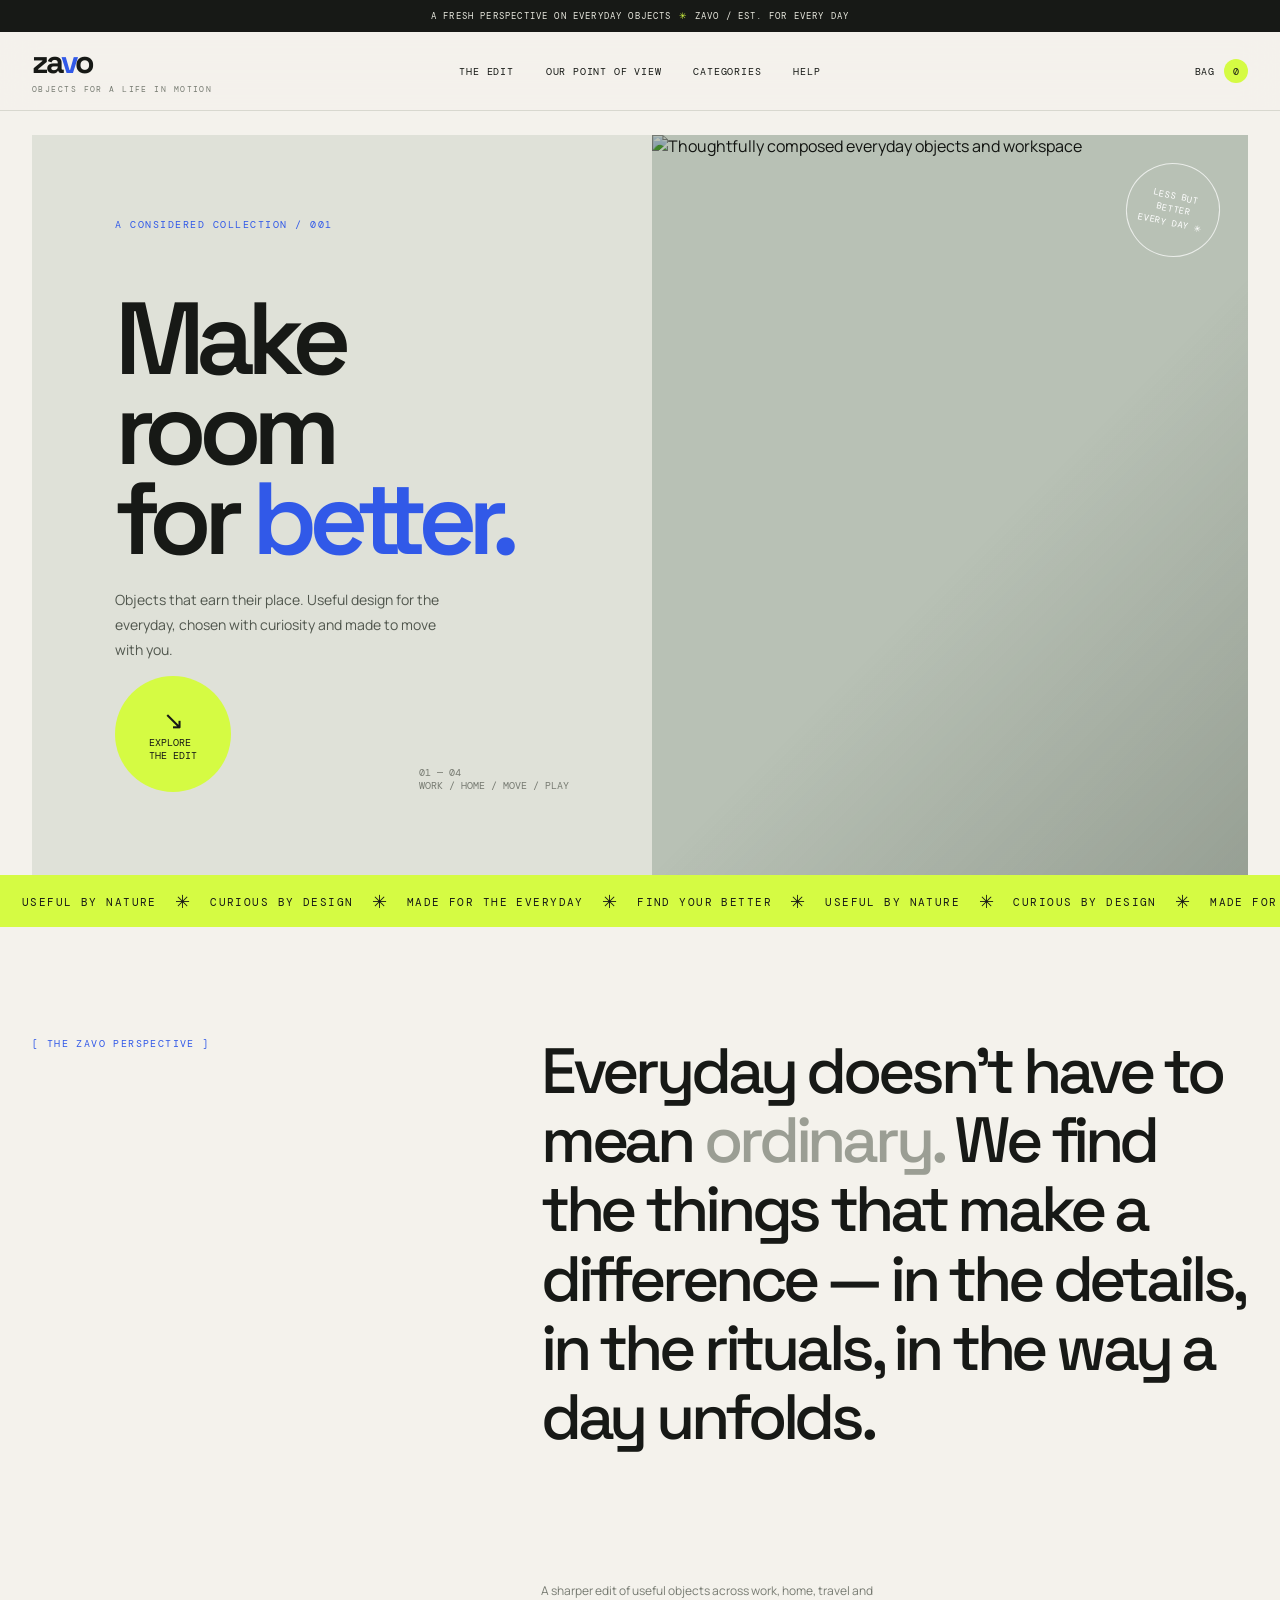
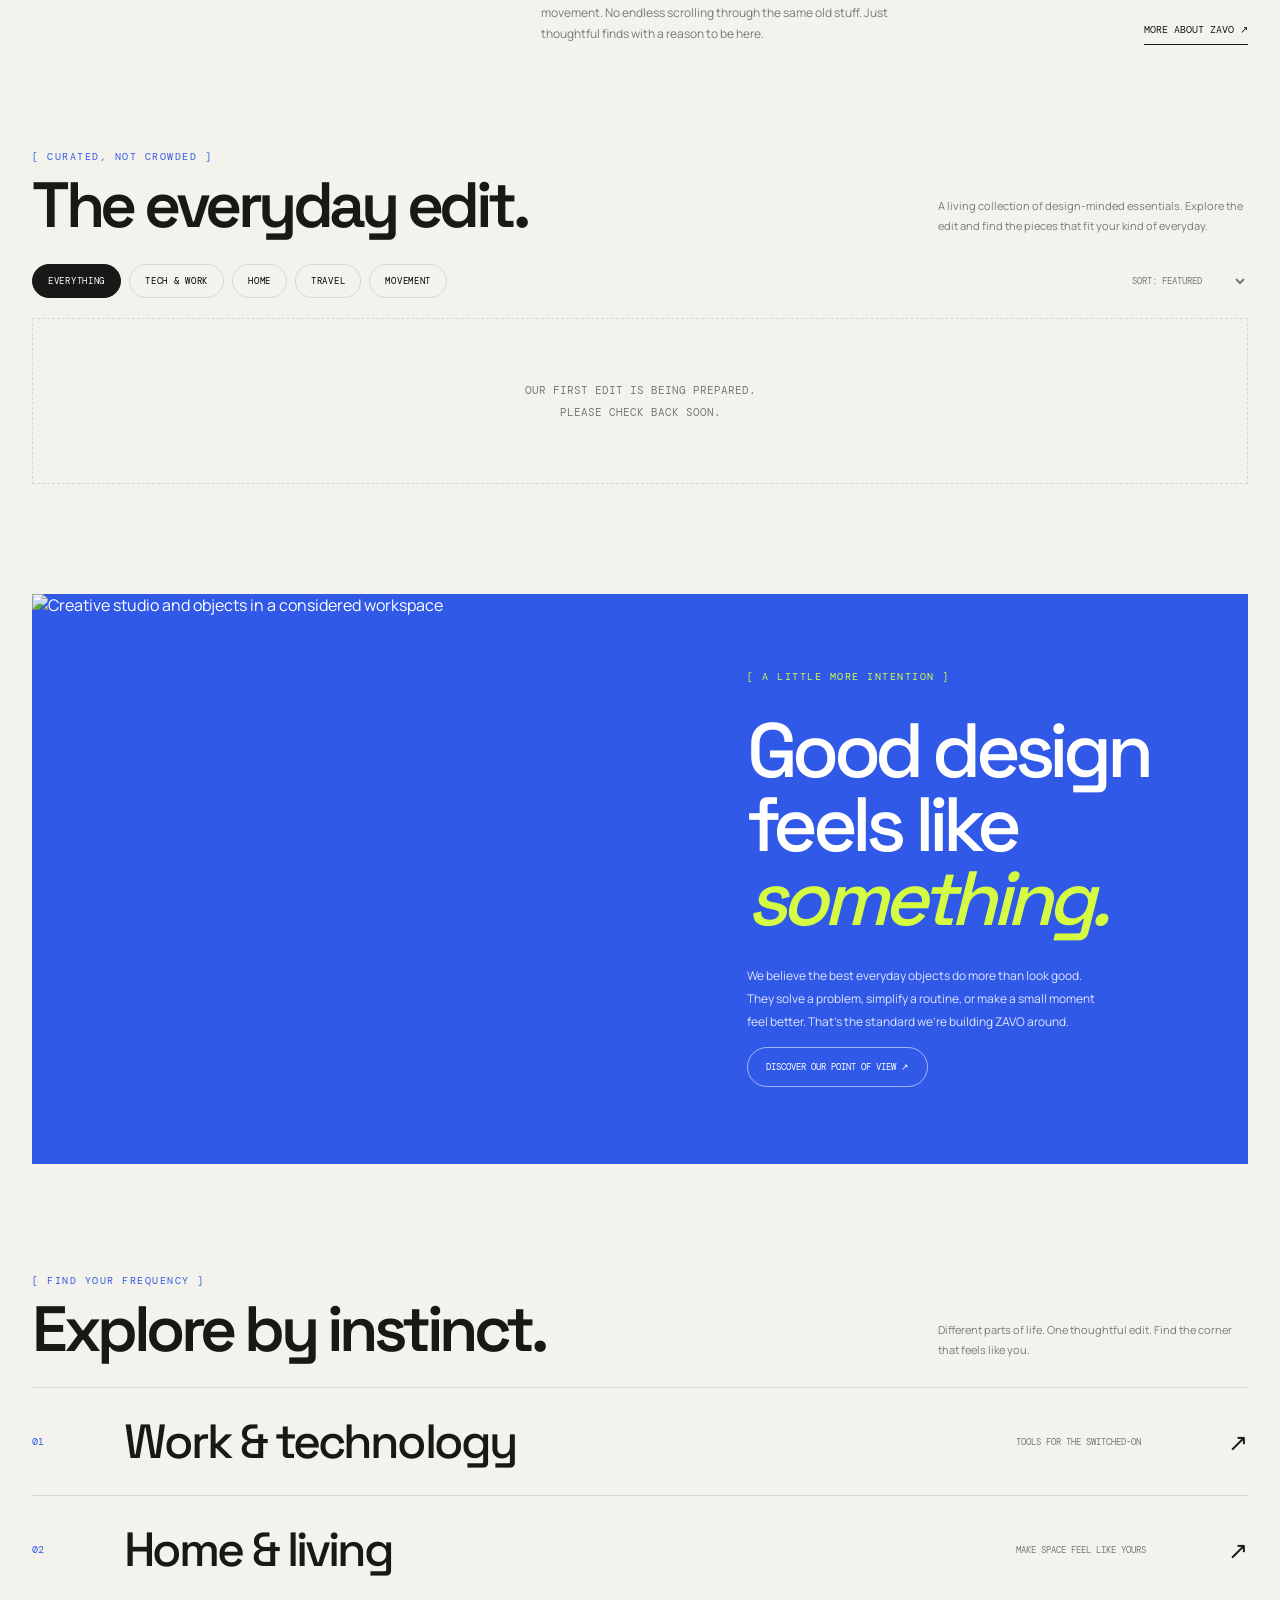
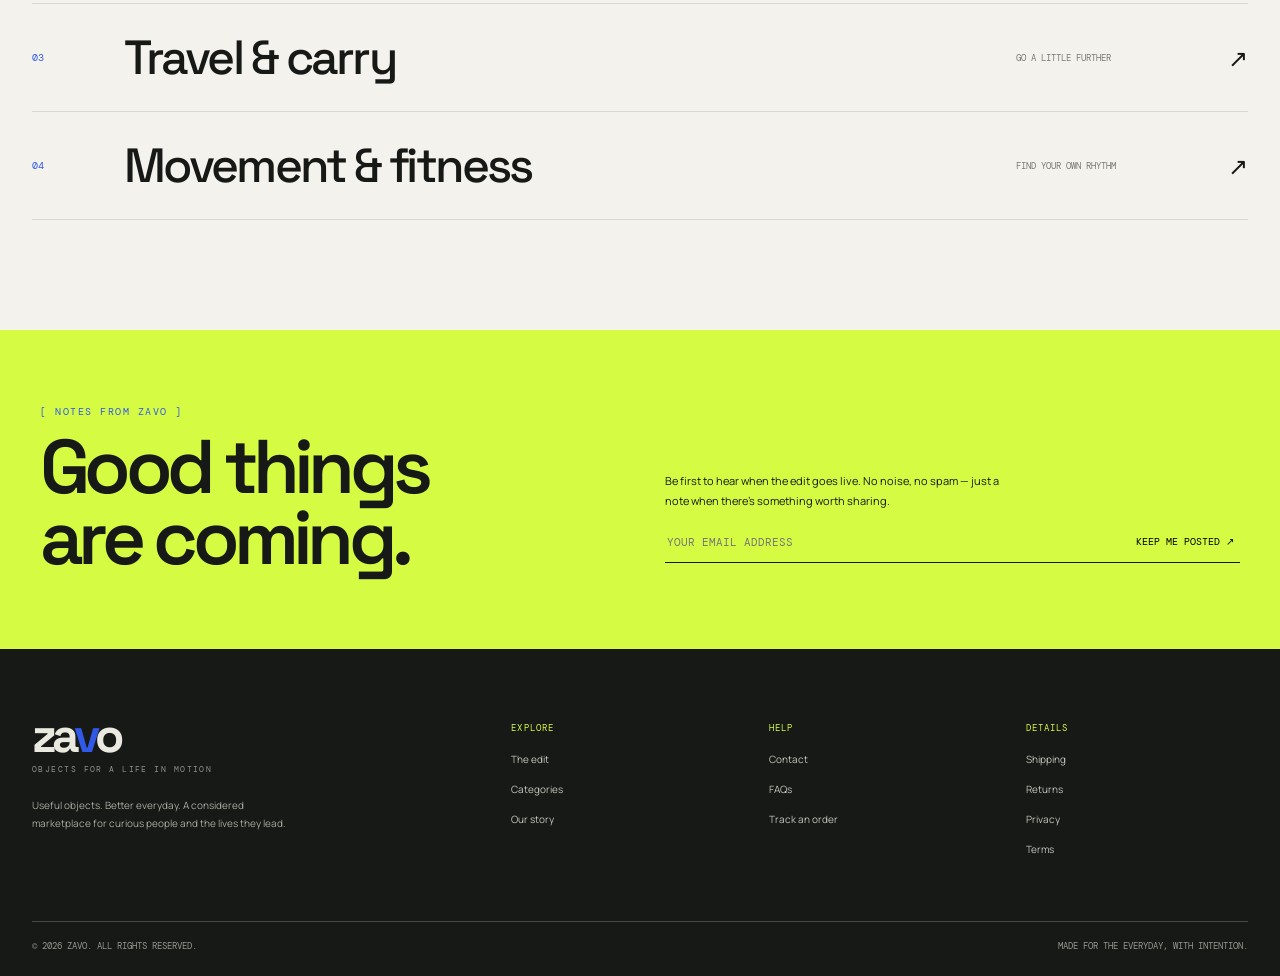
==== commit b39a3e75: "Build a fresh interactive ZAVO editorial storefront" ====
--- a/index.html
+++ b/index.html
@@ -1,71 +1,69 @@
 <!doctype html>
-<html lang="en">
-<head>
-<meta charset="utf-8"><meta name="viewport" content="width=device-width, initial-scale=1">
-<meta name="theme-color" content="#171717">
-<meta name="description" content="ZAVO — a considered collection of useful objects, clever tools and everyday design.">
-<title>ZAVO — Objects for the everyday</title>
-<link rel="preconnect" href="https://fonts.googleapis.com"><link rel="preconnect" href="https://fonts.gstatic.com" crossorigin>
-<link href="https://fonts.googleapis.com/css2?family=DM+Mono:wght@400;500&family=DM+Sans:wght@400;500;600;700;800;900&family=Space+Grotesk:wght@400;500;600;700&display=swap" rel="stylesheet">
+<html lang="en"><head><meta charset="utf-8"><meta name="viewport" content="width=device-width,initial-scale=1"><meta name="theme-color" content="#f4f2ec"><meta name="description" content="ZAVO — considered objects for a life in motion."><title>ZAVO — Objects for a life in motion</title>
+<link rel="preconnect" href="https://fonts.googleapis.com"><link rel="preconnect" href="https://fonts.gstatic.com" crossorigin><link href="https://fonts.googleapis.com/css2?family=DM+Mono:wght@400;500&family=Manrope:wght@400;500;600;700;800&family=Space+Grotesk:wght@400;500;600;700&display=swap" rel="stylesheet">
 <style>
-:root{--black:#171717;--paper:#f1efe9;--white:#fffefa;--red:#ff4d2e;--blue:#3158dc;--grey:#85837e;--line:#d5d2ca;--mono:"DM Mono",monospace;--sans:"DM Sans",sans-serif;--display:"Space Grotesk",sans-serif;--max:1440px}
-*{box-sizing:border-box}html{scroll-behavior:smooth;scroll-padding-top:90px}body{margin:0;background:var(--paper);color:var(--black);font-family:var(--sans);-webkit-font-smoothing:antialiased}body.lock{overflow:hidden}a{color:inherit;text-decoration:none}button,input{font:inherit}button{cursor:pointer}.wrap{width:min(var(--max),calc(100% - 80px));margin:auto}.mono{font-family:var(--mono);text-transform:uppercase;letter-spacing:.09em;font-size:9px}
-.topline{height:32px;background:var(--red);color:var(--black);display:flex;align-items:center;justify-content:center;font:500 9px var(--mono);letter-spacing:.12em;text-transform:uppercase}
-.header{position:sticky;top:0;z-index:40;background:rgba(241,239,233,.94);backdrop-filter:blur(16px);border-bottom:1px solid var(--line)}.header-row{height:76px;display:grid;grid-template-columns:1fr auto 1fr;align-items:center;gap:25px}.wordmark{font:700 35px/.8 var(--display);letter-spacing:-.13em}.wordmark span{color:var(--red)}.wordmark small{display:block;font:9px var(--mono);letter-spacing:.12em;margin-top:8px}.nav{display:flex;gap:29px}.nav a,.header-right a{font:10px var(--mono);text-transform:uppercase;letter-spacing:.07em;transition:color .2s}.nav a:hover,.header-right a:hover{color:var(--red)}.header-right{display:flex;justify-content:flex-end;align-items:center;gap:22px}.bag{border:1px solid var(--black);background:var(--black);color:var(--white);padding:11px 13px;display:flex;gap:14px;align-items:center;font:10px var(--mono);text-transform:uppercase}.bag b{display:grid;place-items:center;width:20px;height:20px;background:var(--red);color:var(--black);font:500 10px var(--mono)}
-.hero{background:var(--black);color:var(--paper);min-height:680px;position:relative;overflow:hidden;display:flex;align-items:stretch}.hero:before{content:"";position:absolute;inset:0;background:linear-gradient(90deg,rgba(12,12,12,.97) 0%,rgba(12,12,12,.91) 42%,rgba(12,12,12,.12) 100%);z-index:1}.hero-image{position:absolute;inset:0 0 0 32%;width:68%;height:100%;object-fit:cover;object-position:center 54%;opacity:.85;filter:grayscale(1) contrast(1.08)}.hero-inner{position:relative;z-index:2;display:flex;flex-direction:column;justify-content:space-between;padding:48px 0 34px;min-height:680px}.hero-top{display:flex;justify-content:space-between;align-items:center}.hero-top span:last-child{color:#bdbab1}.hero-copy{max-width:760px;padding:45px 0}.hero-kicker{display:flex;align-items:center;gap:12px;color:var(--red)}.hero-kicker:before{content:"";width:34px;height:1px;background:var(--red)}.hero h1{font:700 clamp(72px,11vw,158px)/.79 var(--display);letter-spacing:-.105em;text-transform:uppercase;margin:26px 0 25px}.hero h1 span{color:var(--red);display:block}.hero-bottom{display:flex;align-items:end;justify-content:space-between;gap:30px}.hero-bottom p{max-width:330px;color:#c5c2b9;font-size:12px;line-height:1.8;margin:0}.hero-cta{display:inline-flex;align-items:center;gap:36px;background:var(--red);color:var(--black);padding:16px 18px;font:500 10px var(--mono);text-transform:uppercase;transition:background .2s,transform .2s}.hero-cta:hover{background:var(--paper);transform:translateY(-3px)}.hero-index{color:#aaa69d}
-.ticker{background:var(--red);overflow:hidden;border-bottom:1px solid var(--black);white-space:nowrap}.ticker-track{display:flex;width:max-content;animation:ticker 28s linear infinite}.ticker span{padding:15px 23px;font:500 10px var(--mono);letter-spacing:.1em;text-transform:uppercase}.ticker i{font-style:normal;font-size:15px}@keyframes ticker{to{transform:translateX(-50%)}}
-.manifesto{padding:110px 0 105px;display:grid;grid-template-columns:1fr 2fr;gap:50px;border-bottom:1px solid var(--line)}.manifesto-label{color:var(--red)}.manifesto h2{font:600 clamp(36px,5.1vw,70px)/1.02 var(--display);letter-spacing:-.075em;margin:0;max-width:880px}.manifesto h2 em{font-style:normal;color:var(--blue)}.manifesto-foot{grid-column:2;display:flex;justify-content:space-between;align-items:end;margin-top:10px}.manifesto-foot p{font-size:11px;line-height:1.8;color:#6e6b64;max-width:340px;margin:0}
-.index-section{padding:95px 0 110px}.section-head{display:flex;justify-content:space-between;align-items:end;gap:30px;margin-bottom:42px}.section-title{font:600 clamp(40px,6vw,82px)/.9 var(--display);letter-spacing:-.09em;margin:12px 0 0;text-transform:uppercase}.section-note{font:10px var(--mono);color:#77746e;line-height:1.8;max-width:220px}.label{font:10px var(--mono);letter-spacing:.1em;text-transform:uppercase;color:var(--red)}
-.category-index{border-top:1px solid var(--black)}.category-row{display:grid;grid-template-columns:70px 1fr 220px 30px;align-items:center;gap:22px;padding:22px 5px;border-bottom:1px solid var(--black);transition:padding .25s,background .25s}.category-row:hover{padding-left:18px;padding-right:18px;background:#e7e4dc}.category-num{font:10px var(--mono);color:var(--red)}.category-row h3{font:600 clamp(25px,3.6vw,46px)/1 var(--display);letter-spacing:-.06em;margin:0;text-transform:uppercase}.category-row small{font:9px var(--mono);color:#77746e;text-transform:uppercase;letter-spacing:.07em}.category-arrow{font-size:23px;text-align:right;transition:transform .2s}.category-row:hover .category-arrow{transform:translate(4px,-4px);color:var(--red)}
-.shop{background:#e6e3dc;padding:100px 0 112px}.shop .section-head{align-items:end}.shop-controls{display:flex;align-items:center;gap:8px;flex-wrap:wrap;margin-bottom:26px}.filter{border:1px solid #bdb9b0;background:transparent;padding:10px 13px;font:9px var(--mono);text-transform:uppercase;letter-spacing:.05em;transition:all .2s}.filter.active,.filter:hover{background:var(--black);color:var(--paper);border-color:var(--black)}.sort-select{margin-left:auto;border:1px solid #bdb9b0;background:transparent;padding:10px;font:9px var(--mono);color:var(--black)}
-.product-grid{display:grid;grid-template-columns:repeat(3,minmax(0,1fr));gap:16px}.product-card{background:var(--white);min-width:0;position:relative;animation:rise .6s both;transition:transform .3s,box-shadow .3s}.product-card:hover{transform:translateY(-5px);box-shadow:0 16px 35px rgba(0,0,0,.09)}@keyframes rise{from{opacity:0;transform:translateY(18px)}to{opacity:1;transform:translateY(0)}}.product-media{height:350px;background:#d8d5ce;overflow:hidden;position:relative;display:block}.product-media img{width:100%;height:100%;object-fit:cover;mix-blend-mode:multiply;transition:transform .65s cubic-bezier(.2,.7,.2,1)}.product-card:hover .product-media img{transform:scale(1.075)}.product-number{position:absolute;top:14px;left:14px;background:var(--paper);padding:7px 9px;font:9px var(--mono)}.quick-view{position:absolute;bottom:13px;left:13px;right:13px;background:var(--red);border:0;padding:13px;font:10px var(--mono);text-transform:uppercase;opacity:0;transform:translateY(8px);transition:.22s}.product-card:hover .quick-view,.quick-view:focus{opacity:1;transform:none}.product-meta{padding:17px 18px 19px}.product-meta-top{display:flex;justify-content:space-between;gap:10px;font:9px var(--mono);color:#77746e;text-transform:uppercase}.product-meta h3{font:600 19px/1.18 var(--display);letter-spacing:-.04em;margin:12px 0 18px;min-height:45px}.product-actions{display:flex;align-items:center;justify-content:space-between;gap:12px;border-top:1px solid #e6e3dc;padding-top:13px}.price{font:500 14px var(--mono)}.add{border:0;background:var(--black);color:var(--white);padding:11px 13px;font:9px var(--mono);text-transform:uppercase;transition:background .2s}.add:hover{background:var(--red);color:var(--black)}.add:disabled{opacity:.4;cursor:not-allowed}.empty-state{grid-column:1/-1;padding:70px 25px;text-align:center;background:var(--white)}.empty-state strong{display:block;font:600 27px var(--display);margin-bottom:10px}.empty-state p{font-size:11px;color:#77746e}
-.story{padding:100px 0;display:grid;grid-template-columns:1fr 1fr;gap:70px;align-items:center}.story-visual{height:540px;background:#d5d1c8;position:relative;overflow:hidden}.story-visual img{width:100%;height:100%;object-fit:cover;filter:grayscale(1);transition:transform .8s}.story-visual:hover img{transform:scale(1.04)}.story-stamp{position:absolute;right:20px;bottom:20px;background:var(--red);padding:17px 19px;font:10px var(--mono);text-transform:uppercase;line-height:1.5}.story-copy h2{font:600 clamp(46px,6vw,80px)/.9 var(--display);letter-spacing:-.09em;text-transform:uppercase;margin:18px 0 24px}.story-copy h2 span{color:var(--blue)}.story-copy p{max-width:390px;color:#6c6962;font-size:12px;line-height:1.9}.story-link{display:inline-flex;gap:30px;align-items:center;border-bottom:1px solid var(--black);padding:13px 0;margin-top:18px;font:10px var(--mono);text-transform:uppercase}
-.footer{background:var(--black);color:var(--paper);padding:70px 0 25px}.footer-top{display:grid;grid-template-columns:2fr 1fr 1fr 1fr;gap:35px;padding-bottom:65px}.footer-brand{font:700 48px/.8 var(--display);letter-spacing:-.13em}.footer-brand span{color:var(--red)}.footer-intro{font-size:11px;line-height:1.8;color:#aaa69d;max-width:260px;margin-top:20px}.footer-col b{font:9px var(--mono);letter-spacing:.12em;color:var(--red);text-transform:uppercase}.footer-col a{display:block;font-size:10px;color:#c3bfb5;margin-top:15px}.footer-col a:hover{color:var(--red)}.footer-bottom{border-top:1px solid #45433f;padding-top:18px;display:flex;justify-content:space-between;gap:20px;font:9px var(--mono);color:#8f8b83;text-transform:uppercase}
-.drawer-scrim{position:fixed;inset:0;background:rgba(0,0,0,.58);z-index:80}.drawer{position:fixed;z-index:81;right:0;top:0;width:min(460px,100%);height:100dvh;background:var(--paper);padding:25px;display:flex;flex-direction:column;transform:translateX(102%);transition:transform .32s cubic-bezier(.2,.7,.2,1)}.drawer.open{transform:translateX(0)}.drawer-head{display:flex;justify-content:space-between;align-items:center;border-bottom:1px solid var(--line);padding-bottom:18px}.drawer-head h2{font:600 32px var(--display);letter-spacing:-.06em;margin:4px 0}.drawer-head small{font:9px var(--mono);color:var(--red)}.close{width:38px;height:38px;border:1px solid var(--black);background:transparent;font-size:20px}.drawer-lines{flex:1;overflow:auto}.empty-cart{padding:25px 0;font-size:12px;color:#77746e}.cart-line{display:grid;grid-template-columns:76px 1fr auto;gap:13px;padding:17px 0;border-bottom:1px solid var(--line);align-items:center}.cart-line img{width:76px;height:76px;object-fit:cover;background:#ddd}.cart-line h3{font:600 13px var(--display);margin:0 0 6px}.cart-line small{font:9px var(--mono);color:#77746e}.qty{display:flex;gap:9px;align-items:center;margin-top:9px;font:10px var(--mono)}.qty button{width:24px;height:24px;border:1px solid var(--line);background:transparent}.remove{border:0;background:none;color:var(--red);font:9px var(--mono)}.drawer-foot{border-top:1px solid var(--black);padding-top:18px}.subtotal{display:flex;justify-content:space-between;font:12px var(--mono)}.drawer-foot p,.drawer-foot small{font-size:10px;line-height:1.7;color:#77746e}.checkout{width:100%;display:flex;justify-content:space-between;align-items:center;background:var(--red);color:var(--black);border:0;padding:16px;font:10px var(--mono);text-transform:uppercase}.checkout:disabled{opacity:.4}
-.quick-backdrop{position:fixed;inset:0;background:rgba(0,0,0,.68);z-index:90;backdrop-filter:blur(4px)}.quick-panel{position:fixed;z-index:91;left:50%;top:50%;transform:translate(-50%,-47%) scale(.98);opacity:0;pointer-events:none;width:min(880px,calc(100% - 30px));max-height:88dvh;overflow:auto;background:var(--paper);padding:28px;transition:.25s}.quick-panel.open{opacity:1;pointer-events:auto;transform:translate(-50%,-50%) scale(1)}.quick-layout{display:grid;grid-template-columns:1fr 1fr;gap:30px;align-items:center}.quick-layout img{width:100%;aspect-ratio:1;object-fit:cover;background:#ddd}.quick-copy h2{font:600 38px/.98 var(--display);letter-spacing:-.07em;margin:14px 0}.quick-copy p{font-size:12px;line-height:1.8;color:#77746e}.quick-price{font:15px var(--mono);display:block;margin:22px 0}.quick-add{width:100%;background:var(--red);border:0;padding:15px;font:10px var(--mono);text-transform:uppercase}
-.fly-product{position:fixed;z-index:200;pointer-events:none;object-fit:cover;box-shadow:0 12px 35px #0004;will-change:transform,opacity}.bag.bump{animation:bump .42s ease}@keyframes bump{0%,100%{transform:scale(1)}35%{transform:scale(1.12) rotate(-3deg)}70%{transform:scale(.96)}}.added{background:var(--red)!important;color:var(--black)!important}
-@media(max-width:900px){.wrap{width:calc(100% - 44px)}.hero,.hero-inner{min-height:590px}.manifesto{grid-template-columns:1fr;gap:25px}.manifesto-foot{grid-column:1}.product-grid{grid-template-columns:repeat(2,minmax(0,1fr))}.product-media{height:300px}.story{gap:35px}.story-visual{height:440px}.footer-top{grid-template-columns:1.5fr 1fr 1fr}.footer-top>div:first-child{grid-column:1/-1}}
-@media(max-width:620px){.wrap{width:calc(100% - 30px)}.topline{font-size:8px}.header-row{height:auto;min-height:66px;grid-template-columns:1fr auto}.wordmark{font-size:31px}.nav{grid-column:1/-1;grid-row:2;overflow:auto;gap:22px;padding:0 0 12px;white-space:nowrap}.nav a{font-size:9px}.header-right{grid-column:2;grid-row:1;gap:0}.header-right>a{display:none}.bag{padding:9px 10px}.hero,.hero-inner{min-height:590px}.hero-image{left:0;width:100%;opacity:.55}.hero:before{background:linear-gradient(90deg,rgba(12,12,12,.92),rgba(12,12,12,.28)),linear-gradient(0deg,rgba(12,12,12,.7),transparent)}.hero-inner{padding:25px 0 25px}.hero-top{font-size:8px}.hero-copy{padding:40px 0}.hero h1{font-size:clamp(65px,18vw,105px)}.hero-bottom{align-items:flex-start;flex-direction:column}.hero-bottom p{font-size:11px}.manifesto{padding:70px 0;gap:22px}.manifesto h2{font-size:42px}.manifesto-foot{align-items:flex-start;flex-direction:column;gap:15px}.index-section{padding:70px 0 78px}.section-head{align-items:flex-start;flex-direction:column;gap:15px;margin-bottom:27px}.section-title{font-size:54px}.section-note{max-width:290px}.category-row{grid-template-columns:32px 1fr 20px;gap:12px;padding:20px 0}.category-row h3{font-size:25px}.category-row small{display:none}.shop{padding:70px 0 80px}.shop-controls{gap:6px}.filter{padding:9px 10px;font-size:8px}.sort-select{margin-left:0}.product-grid{gap:9px}.product-media{height:190px}.product-meta{padding:12px}.product-meta h3{font-size:15px;min-height:54px;margin:10px 0 13px}.product-meta-top{font-size:7px}.product-actions{align-items:flex-start;flex-direction:column}.add{width:100%;padding:10px 7px}.quick-view{opacity:1;transform:none;left:7px;right:7px;bottom:7px;padding:10px;font-size:8px}.story{grid-template-columns:1fr;padding:70px 0;gap:30px}.story-visual{height:330px}.story-copy h2{font-size:58px}.footer{padding-top:55px}.footer-top{grid-template-columns:1fr 1fr;gap:30px 15px}.footer-top>div:first-child{grid-column:1/-1}.footer-brand{font-size:42px}.footer-bottom{flex-direction:column}.quick-panel{padding:19px}.quick-layout{grid-template-columns:1fr;gap:17px}.quick-layout img{max-height:250px}.quick-copy h2{font-size:30px}.drawer{padding:19px}}
-@media(prefers-reduced-motion:reduce){html{scroll-behavior:auto}*,*:before,*:after{animation:none!important;transition:none!important}}
-</style>
-</head>
+:root{--paper:#f4f2ec;--ink:#171916;--muted:#777b72;--line:#d8d8cf;--acid:#d5fb43;--blue:#3159e8;--white:#fff;--mono:"DM Mono",monospace;--sans:"Manrope",sans-serif;--display:"Space Grotesk",sans-serif;--ease:cubic-bezier(.2,.75,.25,1)}
+*{box-sizing:border-box}html{scroll-behavior:smooth;scroll-padding-top:95px}body{margin:0;background:var(--paper);color:var(--ink);font-family:var(--sans);-webkit-font-smoothing:antialiased}body.lock{overflow:hidden}a{color:inherit;text-decoration:none}button,input,select{font:inherit}button{cursor:pointer}img{display:block;max-width:100%}::selection{background:var(--acid);color:var(--ink)}
+.topline{height:32px;background:var(--ink);color:#e9e9df;display:flex;align-items:center;justify-content:center;font:9px var(--mono);letter-spacing:.13em;text-transform:uppercase}.topline span{color:var(--acid);margin:0 7px}
+.header{position:sticky;top:0;z-index:50;background:rgba(244,242,236,.93);backdrop-filter:blur(18px);border-bottom:1px solid var(--line)}.navwrap{width:min(1500px,calc(100% - 64px));height:78px;margin:auto;display:grid;grid-template-columns:1fr auto 1fr;align-items:center}.wordmark{font:700 32px/.9 var(--display);letter-spacing:-.1em}.wordmark span{color:var(--blue)}.wordmark small{display:block;font:8px var(--mono);letter-spacing:.18em;margin-top:7px;color:var(--muted)}.navlinks{display:flex;gap:32px;align-items:center}.navlinks a,.nav-right button{font:10px var(--mono);text-transform:uppercase;letter-spacing:.08em}.navlinks a{position:relative}.navlinks a:after{content:"";position:absolute;left:0;bottom:-7px;width:100%;height:1px;background:var(--ink);transform:scaleX(0);transform-origin:right;transition:transform .3s}.navlinks a:hover:after{transform:scaleX(1);transform-origin:left}.nav-right{display:flex;justify-content:flex-end;align-items:center;gap:22px}.nav-right button{border:0;background:none;color:var(--ink);padding:8px 0}.bag-button{display:flex;align-items:center;gap:9px}.bag-count{width:24px;height:24px;border-radius:50%;display:grid;place-items:center;background:var(--acid);font:10px var(--mono)}.menu-toggle{display:none}
+.hero{width:min(1500px,calc(100% - 64px));margin:24px auto 0;min-height:min(720px,calc(100svh - 135px));display:grid;grid-template-columns:1.02fr .98fr;background:#dfe1d8;position:relative;overflow:hidden}.hero-copy{padding:clamp(36px,6.5vw,100px);display:flex;flex-direction:column;justify-content:space-between;position:relative;z-index:2}.eyebrow{font:10px var(--mono);letter-spacing:.15em;text-transform:uppercase;color:var(--blue)}.hero h1{font:600 clamp(58px,8vw,124px)/.88 var(--display);letter-spacing:-.085em;margin:clamp(32px,7vh,76px) 0 22px;max-width:760px}.hero h1 em{font-style:normal;color:var(--blue)}.hero-lede{font-size:14px;line-height:1.8;max-width:340px;color:#50564d}.hero-bottom{display:flex;align-items:end;justify-content:space-between;gap:24px}.round-link{width:116px;height:116px;border-radius:50%;background:var(--acid);display:flex;align-items:center;justify-content:center;flex-direction:column;font:10px var(--mono);text-transform:uppercase;transition:transform .4s var(--ease)}.round-link b{font-size:25px;font-weight:400;line-height:1.2}.round-link:hover{transform:rotate(-12deg) scale(1.06)}.hero-index{font:10px var(--mono);color:#777b72}.hero-visual{position:relative;min-height:550px;background:#b8c1b5;overflow:hidden}.hero-visual img{width:100%;height:100%;position:absolute;inset:0;object-fit:cover;mix-blend-mode:multiply;animation:heroReveal 1.1s var(--ease) both}.hero-visual:after{content:"";position:absolute;inset:0;background:linear-gradient(135deg,transparent 55%,rgba(20,28,18,.2))}.hero-stamp{position:absolute;right:28px;top:28px;z-index:2;width:94px;height:94px;border:1px solid rgba(255,255,255,.7);border-radius:50%;color:white;display:grid;place-items:center;text-align:center;font:9px/1.5 var(--mono);letter-spacing:.08em;transform:rotate(12deg)}
+.marquee{overflow:hidden;background:var(--acid);padding:14px 0}.marquee-track{display:flex;width:max-content;animation:marquee 28s linear infinite}.marquee span{font:11px var(--mono);letter-spacing:.13em;text-transform:uppercase;padding:0 22px;white-space:nowrap}.marquee b{font:18px var(--sans);vertical-align:-2px;margin:0 10px}
+.intro{width:min(1500px,calc(100% - 64px));margin:0 auto;padding:110px 0 105px;display:grid;grid-template-columns:.7fr 1.3fr;gap:10vw}.intro-label{font:10px var(--mono);text-transform:uppercase;letter-spacing:.14em;color:var(--blue)}.intro h2{font:500 clamp(34px,5vw,70px)/1.08 var(--display);letter-spacing:-.065em;margin:0;max-width:880px}.intro h2 span{color:#9b9e94}.intro-foot{grid-column:2;display:flex;justify-content:space-between;gap:30px;align-items:end}.intro-foot p{font-size:12px;line-height:1.8;color:var(--muted);max-width:390px;margin:0}.text-arrow{font:10px var(--mono);text-transform:uppercase;border-bottom:1px solid var(--ink);padding:0 0 8px;white-space:nowrap}
+.section-head{width:min(1500px,calc(100% - 64px));margin:0 auto 28px;display:flex;align-items:end;justify-content:space-between;gap:24px}.section-head h2{font:600 clamp(36px,5vw,68px)/.95 var(--display);letter-spacing:-.07em;margin:12px 0 0}.section-head p{font-size:11px;line-height:1.8;color:var(--muted);max-width:310px;margin:0}.collection{padding:0 0 110px}.filters{width:min(1500px,calc(100% - 64px));margin:0 auto 20px;display:flex;gap:8px;flex-wrap:wrap;align-items:center}.filter{border:1px solid var(--line);background:transparent;border-radius:30px;padding:10px 15px;font:9px var(--mono);letter-spacing:.08em;text-transform:uppercase;transition:all .2s}.filter.active,.filter:hover{background:var(--ink);border-color:var(--ink);color:white}.sort{margin-left:auto;border:0;background:transparent;font:9px var(--mono);text-transform:uppercase;color:var(--muted);padding:10px}
+.product-grid{width:min(1500px,calc(100% - 64px));margin:auto;display:grid;grid-template-columns:repeat(4,minmax(0,1fr));gap:14px}.product-card{min-width:0;position:relative;animation:rise .65s var(--ease) both}.product-media{height:clamp(230px,27vw,410px);background:#e5e4dc;position:relative;overflow:hidden}.product-media img{width:100%;height:100%;object-fit:cover;transition:transform .8s var(--ease)}.product-card:hover .product-media img{transform:scale(1.07)}.product-tag{position:absolute;top:13px;left:13px;background:var(--acid);padding:7px 9px;font:8px var(--mono);text-transform:uppercase;letter-spacing:.1em}.quick-add{position:absolute;right:13px;bottom:13px;width:43px;height:43px;border:0;border-radius:50%;background:var(--white);font:22px var(--sans);transition:transform .25s,background .25s}.quick-add:hover{background:var(--acid);transform:rotate(90deg)}.product-meta{display:flex;justify-content:space-between;gap:12px;padding:14px 2px 0}.product-meta h3{font:600 14px var(--display);margin:0 0 6px}.product-type{font:9px var(--mono);text-transform:uppercase;color:var(--muted)}.product-price{font:11px var(--mono);white-space:nowrap}.empty-state{grid-column:1/-1;text-align:center;padding:60px 20px;border:1px dashed var(--line);font:11px/2 var(--mono);color:var(--muted)}
+.feature{width:min(1500px,calc(100% - 64px));margin:0 auto 110px;display:grid;grid-template-columns:1.05fr .95fr;min-height:570px;background:var(--blue);color:white;overflow:hidden}.feature-visual{position:relative;min-height:440px;overflow:hidden}.feature-visual img{width:100%;height:100%;position:absolute;inset:0;object-fit:cover;transition:transform 1s var(--ease)}.feature:hover .feature-visual img{transform:scale(1.04)}.feature-copy{padding:clamp(36px,6vw,90px);display:flex;flex-direction:column;justify-content:space-between}.feature-copy .eyebrow{color:var(--acid)}.feature-copy h2{font:500 clamp(44px,6vw,82px)/.96 var(--display);letter-spacing:-.075em;margin:30px 0}.feature-copy p{font-size:12px;line-height:1.9;color:#dfe5ff;max-width:360px}.feature-link{align-self:flex-start;border:1px solid rgba(255,255,255,.55);border-radius:30px;padding:13px 18px;font:9px var(--mono);text-transform:uppercase;transition:background .2s,color .2s}.feature-link:hover{background:white;color:var(--blue)}
+.category-section{padding:0 0 110px}.category-list{width:min(1500px,calc(100% - 64px));margin:auto;border-top:1px solid var(--line)}.category-row{display:grid;grid-template-columns:70px 1fr 180px 30px;gap:22px;align-items:center;padding:23px 0;border-bottom:1px solid var(--line);transition:padding .3s var(--ease)}.category-row:hover{padding-left:15px;padding-right:15px}.category-row .num{font:10px var(--mono);color:var(--blue)}.category-row h3{font:500 clamp(26px,4vw,48px) var(--display);letter-spacing:-.06em;margin:0}.category-row small{font:9px var(--mono);text-transform:uppercase;color:var(--muted)}.category-row .arr{font:24px var(--sans);text-align:right;transition:transform .3s}.category-row:hover .arr{transform:translate(5px,-5px)}
+.newsletter{background:var(--acid);padding:75px 32px}.newsletter-inner{width:min(1200px,100%);margin:auto;display:grid;grid-template-columns:1fr 1fr;gap:50px;align-items:end}.newsletter h2{font:600 clamp(40px,6vw,76px)/.93 var(--display);letter-spacing:-.075em;margin:14px 0 0}.newsletter p{font-size:11px;line-height:1.8;max-width:350px}.signup{display:flex;border-bottom:1px solid var(--ink);padding:12px 0}.signup input{flex:1;min-width:0;background:transparent;border:0;outline:0;font:11px var(--mono)}.signup button{border:0;background:transparent;font:10px var(--mono);text-transform:uppercase}
+.footer{background:var(--ink);color:#e9e9df;padding:65px 32px 24px}.footer-inner{width:min(1500px,100%);margin:auto}.footer-top{display:grid;grid-template-columns:2fr 1fr 1fr 1fr;gap:35px;padding-bottom:65px}.footer-brand .wordmark{font-size:48px}.footer-brand .wordmark small{color:#8e9387}.footer-brand p{font-size:10px;line-height:1.8;color:#a6aa9f;max-width:260px;margin-top:22px}.footer-col b{font:9px var(--mono);text-transform:uppercase;letter-spacing:.12em;color:var(--acid)}.footer-col a{display:block;font-size:10px;color:#c3c5bc;margin-top:16px}.footer-col a:hover{color:var(--acid)}.footer-bottom{border-top:1px solid #454940;padding-top:18px;display:flex;justify-content:space-between;gap:20px;font:9px var(--mono);color:#93988d}
+.overlay{position:fixed;inset:0;background:rgba(15,18,15,.42);z-index:100;opacity:0;visibility:hidden;transition:all .3s}.overlay.open{opacity:1;visibility:visible}.cart-drawer{position:fixed;z-index:101;right:0;top:0;height:100%;width:min(440px,100%);background:var(--paper);padding:25px;transform:translateX(105%);transition:transform .45s var(--ease);display:flex;flex-direction:column}.cart-drawer.open{transform:translateX(0)}.drawer-head{display:flex;justify-content:space-between;align-items:center;border-bottom:1px solid var(--line);padding-bottom:20px}.drawer-head h2{font:500 26px var(--display);margin:0}.close{border:0;background:none;font-size:25px}.cart-items{flex:1;overflow:auto;padding:20px 0}.cart-line{display:grid;grid-template-columns:76px 1fr auto;gap:13px;padding:12px 0;border-bottom:1px solid var(--line)}.cart-line img{width:76px;height:86px;object-fit:cover;background:#e3e3da}.cart-line h3{font:600 12px var(--display);margin:4px 0}.cart-line small{font:9px var(--mono);color:var(--muted)}.qty{display:flex;gap:9px;align-items:center;margin-top:10px;font:10px var(--mono)}.qty button{border:1px solid var(--line);background:transparent;width:23px;height:23px}.remove{border:0;background:none;font:9px var(--mono);color:var(--muted)}.cart-bottom{border-top:1px solid var(--line);padding-top:18px}.subtotal{display:flex;justify-content:space-between;font:11px var(--mono);margin-bottom:15px}.checkout{width:100%;border:0;background:var(--ink);color:white;padding:17px;font:10px var(--mono);letter-spacing:.1em;text-transform:uppercase}.checkout:disabled{opacity:.35}.cart-note{font:9px/1.7 var(--mono);color:var(--muted);margin-top:12px}.toast{position:fixed;bottom:22px;left:50%;transform:translate(-50%,20px);background:var(--ink);color:white;padding:13px 18px;font:10px var(--mono);z-index:120;opacity:0;transition:.3s;pointer-events:none}.toast.show{opacity:1;transform:translate(-50%,0)}
+.reveal{opacity:0;transform:translateY(28px);transition:opacity .8s var(--ease),transform .8s var(--ease)}.reveal.visible{opacity:1;transform:none}
+@keyframes marquee{to{transform:translateX(-50%)}}@keyframes rise{from{opacity:0;transform:translateY(20px)}to{opacity:1;transform:none}}@keyframes heroReveal{from{opacity:0;transform:scale(1.08)}to{opacity:1;transform:scale(1)}}
+@media(max-width:900px){.navwrap{width:calc(100% - 36px);grid-template-columns:1fr auto}.navlinks{display:none;position:absolute;top:78px;left:0;right:0;background:var(--paper);padding:24px 28px 30px;border-bottom:1px solid var(--line);flex-direction:column;align-items:flex-start;gap:23px}.navlinks.open{display:flex}.nav-right{grid-column:2}.menu-toggle{display:block}.hero{width:calc(100% - 36px);grid-template-columns:1fr 1fr}.hero h1{font-size:clamp(54px,8vw,86px)}.intro,.section-head,.filters,.product-grid,.feature,.category-list{width:calc(100% - 36px)}.product-grid{grid-template-columns:repeat(2,minmax(0,1fr))}.product-media{height:clamp(250px,42vw,420px)}.footer-top{grid-template-columns:1.5fr 1fr 1fr}.footer-brand{grid-column:1/-1}}
+@media(max-width:600px){.topline{font-size:8px}.navwrap{height:68px}.wordmark{font-size:28px}.navlinks{top:68px}.nav-right{gap:14px}.nav-right button{font-size:9px}.hero{width:calc(100% - 20px);margin-top:10px;grid-template-columns:1fr}.hero-copy{min-height:490px;padding:30px 25px}.hero h1{font-size:clamp(64px,17vw,92px);margin:55px 0 18px}.hero-lede{font-size:12px}.hero-visual{min-height:330px}.hero-stamp{width:76px;height:76px;font-size:8px}.round-link{width:88px;height:88px}.intro{width:calc(100% - 40px);padding:70px 0;grid-template-columns:1fr;gap:26px}.intro-foot{grid-column:1;align-items:start;flex-direction:column}.intro h2{font-size:42px}.section-head{width:calc(100% - 40px);align-items:start;flex-direction:column;margin-bottom:22px}.section-head h2{font-size:44px}.section-head p{max-width:100%}.filters,.product-grid,.feature,.category-list{width:calc(100% - 20px)}.filters{gap:6px}.filter{padding:9px 11px;font-size:8px}.sort{width:100%;text-align:left;margin:0;padding-left:0}.product-grid{gap:20px 9px}.product-media{height:clamp(190px,58vw,290px)}.product-meta{padding-top:10px}.product-meta h3{font-size:12px}.product-type{font-size:8px}.product-price{font-size:9px}.quick-add{width:36px;height:36px}.feature{grid-template-columns:1fr;margin-bottom:75px}.feature-visual{min-height:290px}.feature-copy{min-height:400px;padding:32px 26px}.feature-copy h2{font-size:57px}.category-section{padding-bottom:75px}.category-row{grid-template-columns:30px 1fr 20px;gap:12px;padding:19px 0}.category-row h3{font-size:27px}.category-row small{display:none}.newsletter{padding:55px 20px}.newsletter-inner{grid-template-columns:1fr;gap:28px}.newsletter h2{font-size:55px}.footer{padding:50px 20px 22px}.footer-top{grid-template-columns:1fr 1fr;gap:30px 20px}.footer-brand{grid-column:1/-1}.footer-bottom{flex-direction:column}.cart-drawer{padding:20px}}
+@media(prefers-reduced-motion:reduce){*,*:before,*:after{scroll-behavior:auto!important;animation-duration:.01ms!important;animation-iteration-count:1!important;transition-duration:.01ms!important}.reveal{opacity:1;transform:none}}
+</style></head>
 <body>
-<div class="topline">ZAVO FIELD NOTES — ISSUE 001 / USEFUL OBJECTS FOR EVERYDAY LIFE</div>
-<header class="header"><div class="wrap header-row">
-<a class="wordmark" href="#top">ZA<span>V</span>O<small>OBJECTS FOR THE EVERYDAY</small></a>
-<nav class="nav"><a href="#index">The index</a><a href="#shop">Shop objects</a><a href="#story">Our approach</a></nav>
-<div class="header-right"><a href="contact.html">Contact</a><button class="bag" id="cartOpen" type="button">Bag <b id="cartCount">0</b></button></div>
-</div></header>
-<main id="top">
-<section class="hero">
-<img class="hero-image" src="https://images.unsplash.com/photo-1498050108023-c5249f4df085?auto=format&fit=crop&w=1800&q=90" alt="A carefully arranged creative workspace">
-<div class="wrap hero-inner">
-<div class="hero-top mono"><span>Independent goods / Curated with intent</span><span>Est. for the everyday&nbsp;&nbsp; ↘</span></div>
-<div class="hero-copy"><div class="hero-kicker mono">A different kind of store</div><h1>Good things.<span>Well found.</span></h1><div class="hero-bottom"><p>Objects that solve a small problem, spark a new idea or simply make the everyday feel considered. Welcome to the ZAVO index.</p><a class="hero-cta" href="#shop">Explore the collection <span>↗</span></a></div></div>
-<div class="hero-top hero-index mono"><span>01 — 04 / The useful edit</span><span>Scroll to discover ↓</span></div>
-</div></section>
-<div class="ticker" aria-hidden="true"><div class="ticker-track"><span>Useful by nature <i>✳</i></span><span>Curious by design <i>✳</i></span><span>Everyday, reconsidered <i>✳</i></span><span>Useful by nature <i>✳</i></span><span>Curious by design <i>✳</i></span><span>Everyday, reconsidered <i>✳</i></span></div></div>
-<section class="wrap manifesto"><div class="manifesto-label mono">[ The ZAVO principle ]</div><div><h2>We don't need more things. We need <em>better reasons</em> to bring them home.</h2></div><div class="manifesto-foot"><p>A changing selection of practical, playful and well-considered finds. No endless aisles. Just objects with a point of view.</p><span class="mono">Less noise. More signal. ↗</span></div></section>
-<section class="wrap index-section" id="index"><div class="section-head"><div><div class="label">Browse by instinct / 01—04</div><h2 class="section-title">The index.</h2></div><p class="section-note">Four starting points. Follow the one that feels right. There's always something worth finding.</p></div>
-<div class="category-index">
-<a class="category-row" href="#shop" data-category="tech"><span class="category-num">01</span><h3>Tools for thought</h3><small>Tech / Work / Play</small><span class="category-arrow">↗</span></a>
-<a class="category-row" href="#shop" data-category="home"><span class="category-num">02</span><h3>Better surroundings</h3><small>Home / Living / Utility</small><span class="category-arrow">↗</span></a>
-<a class="category-row" href="#shop" data-category="travel"><span class="category-num">03</span><h3>Out of office</h3><small>Travel / Carry / Explore</small><span class="category-arrow">↗</span></a>
-<a class="category-row" href="#shop" data-category="fitness"><span class="category-num">04</span><h3>In good motion</h3><small>Move / Wellness / Sport</small><span class="category-arrow">↗</span></a>
-</div></section>
-<section class="shop" id="shop"><div class="wrap"><div class="section-head"><div><div class="label">Selected objects / Live catalogue</div><h2 class="section-title">The good list.</h2></div><p class="section-note">A live selection from the ZAVO store. Each object is listed with its details and current availability.</p></div>
-<div class="shop-controls"><button class="filter active" data-filter="all" type="button">All objects</button><button class="filter" data-filter="tech" type="button">Tech</button><button class="filter" data-filter="home" type="button">Home</button><button class="filter" data-filter="travel" type="button">Travel</button><button class="filter" data-filter="fitness" type="button">Movement</button><select class="sort-select" id="sortSelect" aria-label="Sort products"><option value="featured">Sort: Featured</option><option value="price-low">Price: Low to high</option><option value="price-high">Price: High to low</option><option value="title">Name: A to Z</option></select></div>
-<div class="product-grid" id="productGrid" aria-live="polite"><div class="empty-state"><strong>Opening the index…</strong><p>Loading the latest objects from ZAVO.</p></div></div>
-</div></section>
-<section class="wrap story" id="story"><div class="story-visual"><img src="https://images.unsplash.com/photo-1497366754035-f200968a6e72?auto=format&fit=crop&w=1200&q=88" alt="An understated and considered workspace" loading="lazy"><div class="story-stamp">ZAVO / Notes on<br>everyday living<br>Vol. 001</div></div><div class="story-copy"><div class="label">A point of view / Not a catalogue</div><h2>Useful can be <span>beautiful.</span></h2><p>Our world is full of products. We want to make finding the right ones feel refreshingly simple. ZAVO is being built around considered choices, clear information and a shopping experience that respects your time.</p><a class="story-link" href="about.html">Read our point of view <span>↗</span></a></div></section>
+<div class="topline">A fresh perspective on everyday objects <span>✳</span> ZAVO / EST. FOR EVERY DAY</div>
+<header class="header"><div class="navwrap"><a class="wordmark" href="#">za<span>v</span>o<small>OBJECTS FOR A LIFE IN MOTION</small></a><nav class="navlinks" id="navLinks"><a href="#edit">THE EDIT</a><a href="#story">OUR POINT OF VIEW</a><a href="#categories">CATEGORIES</a><a href="faq.html">HELP</a></nav><div class="nav-right"><button class="menu-toggle" id="menuToggle" aria-label="Open menu">MENU +</button><button class="bag-button" id="openCart">BAG <span class="bag-count" id="bagCount">0</span></button></div></div></header>
+<main>
+<section class="hero"><div class="hero-copy"><div class="eyebrow">A considered collection / 001</div><div><h1>Make room<br>for <em>better.</em></h1><p class="hero-lede">Objects that earn their place. Useful design for the everyday, chosen with curiosity and made to move with you.</p></div><div class="hero-bottom"><a class="round-link" href="#edit"><b>↘</b>Explore<br>the edit</a><span class="hero-index">01 — 04<br>WORK / HOME / MOVE / PLAY</span></div></div><div class="hero-visual"><img src="https://images.unsplash.com/photo-1494438639946-1ebd1d20bf85?auto=format&fit=crop&w=1500&q=90" alt="Thoughtfully composed everyday objects and workspace"><div class="hero-stamp">LESS BUT<br>BETTER<br>EVERY DAY ✳</div></div></section>
+<div class="marquee"><div class="marquee-track"><span>Useful by nature <b>✳</b> Curious by design <b>✳</b> Made for the everyday <b>✳</b> Find your better <b>✳</b> Useful by nature <b>✳</b> Curious by design <b>✳</b> Made for the everyday <b>✳</b> Find your better <b>✳</b></span><span aria-hidden="true">Useful by nature <b>✳</b> Curious by design <b>✳</b> Made for the everyday <b>✳</b> Find your better <b>✳</b> Useful by nature <b>✳</b> Curious by design <b>✳</b> Made for the everyday <b>✳</b> Find your better <b>✳</b></span></div></div>
+<section class="intro reveal" id="story"><div class="intro-label">[ The ZAVO perspective ]</div><h2>Everyday doesn't have to mean <span>ordinary.</span> We find the things that make a difference — in the details, in the rituals, in the way a day unfolds.</h2><div class="intro-foot"><p>A sharper edit of useful objects across work, home, travel and movement. No endless scrolling through the same old stuff. Just thoughtful finds with a reason to be here.</p><a class="text-arrow" href="about.html">More about ZAVO ↗</a></div></section>
+<section class="collection" id="edit"><div class="section-head reveal"><div><div class="eyebrow">[ Curated, not crowded ]</div><h2>The everyday edit.</h2></div><p>A living collection of design-minded essentials. Explore the edit and find the pieces that fit your kind of everyday.</p></div><div class="filters" id="filters"><button class="filter active" data-category="all">Everything</button><button class="filter" data-category="tech">Tech & work</button><button class="filter" data-category="home">Home</button><button class="filter" data-category="travel">Travel</button><button class="filter" data-category="fitness">Movement</button><select class="sort" id="sortSelect" aria-label="Sort products"><option value="featured">SORT: FEATURED</option><option value="low">PRICE: LOW TO HIGH</option><option value="high">PRICE: HIGH TO LOW</option></select></div><div class="product-grid" id="productGrid"><div class="empty-state">THE EDIT IS BEING CURATED.<br>OUR FIRST OBJECTS WILL APPEAR HERE SOON.</div></div></section>
+<section class="feature reveal"><div class="feature-visual"><img src="https://images.unsplash.com/photo-1513364776144-60967b0f800f?auto=format&fit=crop&w=1300&q=88" alt="Creative studio and objects in a considered workspace" loading="lazy"></div><div class="feature-copy"><div class="eyebrow">[ A little more intention ]</div><div><h2>Good design<br>feels like<br><em style="color:var(--acid)">something.</em></h2><p>We believe the best everyday objects do more than look good. They solve a problem, simplify a routine, or make a small moment feel better. That's the standard we're building ZAVO around.</p></div><a class="feature-link" href="about.html">Discover our point of view ↗</a></div></section>
+<section class="category-section" id="categories"><div class="section-head reveal"><div><div class="eyebrow">[ Find your frequency ]</div><h2>Explore by instinct.</h2></div><p>Different parts of life. One thoughtful edit. Find the corner that feels like you.</p></div><div class="category-list"><a class="category-row" href="#edit" data-filter="tech"><span class="num">01</span><h3>Work & technology</h3><small>Tools for the switched-on</small><span class="arr">↗</span></a><a class="category-row" href="#edit" data-filter="home"><span class="num">02</span><h3>Home & living</h3><small>Make space feel like yours</small><span class="arr">↗</span></a><a class="category-row" href="#edit" data-filter="travel"><span class="num">03</span><h3>Travel & carry</h3><small>Go a little further</small><span class="arr">↗</span></a><a class="category-row" href="#edit" data-filter="fitness"><span class="num">04</span><h3>Movement & fitness</h3><small>Find your own rhythm</small><span class="arr">↗</span></a></div></section>
+<section class="newsletter"><div class="newsletter-inner"><div><div class="eyebrow">[ Notes from ZAVO ]</div><h2>Good things<br>are coming.</h2></div><div><p>Be first to hear when the edit goes live. No noise, no spam — just a note when there's something worth sharing.</p><form class="signup" id="signupForm"><input type="email" id="emailInput" placeholder="YOUR EMAIL ADDRESS" aria-label="Your email address" required><button type="submit">Keep me posted ↗</button></form><p id="signupMessage" aria-live="polite"></p></div></div></section>
 </main>
-<footer class="footer"><div class="wrap"><div class="footer-top">
-<div><a class="footer-brand" href="#top">ZA<span>V</span>O</a><p class="footer-intro">A considered collection of useful objects and everyday upgrades. Good things, well found.</p></div>
-<div class="footer-col"><b>Discover</b><a href="#index">The index</a><a href="#shop">All objects</a><a href="#story">Our approach</a></div>
-<div class="footer-col"><b>Help desk</b><a href="contact.html">Contact</a><a href="faq.html">FAQs</a><a href="track-order.html">Track an order</a></div>
-<div class="footer-col"><b>Fine print</b><a href="shipping.html">Shipping</a><a href="returns.html">Returns</a><a href="privacy.html">Privacy</a><a href="terms.html">Terms</a></div>
-</div><div class="footer-bottom"><span>© <span id="year"></span> ZAVO — All rights reserved</span><span>Issue 001 / Objects for the everyday</span></div></div></footer>
-<div class="drawer-scrim" id="cartOverlay" hidden></div><aside class="drawer" id="cartDrawer" aria-hidden="true" aria-label="Shopping bag"><div class="drawer-head"><div><small>YOUR SELECTION / ZAVO</small><h2>Your bag.</h2></div><button class="close" id="cartClose" aria-label="Close bag" type="button">×</button></div><div class="drawer-lines" id="cartItems"><p class="empty-cart">Nothing in the bag. Yet.</p></div><div class="drawer-foot"><div class="subtotal"><span>Subtotal</span><strong id="cartSubtotal">₹0</strong></div><p>Shipping and applicable taxes are calculated at secure Shopify checkout.</p><button class="checkout" id="checkoutButton" type="button" disabled>Continue to checkout <span>↗</span></button><small id="checkoutStatus" role="status"></small></div></aside>
-<div class="quick-backdrop" id="quickBackdrop" hidden></div><section class="quick-panel" id="quickPanel" role="dialog" aria-modal="true" aria-hidden="true" aria-labelledby="quickTitle"><button class="close" id="quickClose" type="button" aria-label="Close quick view" style="float:right">×</button><div id="quickBody"></div></section>
-<script src="assets/zavo-storefront.js" defer></script>
-</body></html>+<footer class="footer"><div class="footer-inner"><div class="footer-top"><div class="footer-brand"><a class="wordmark" href="#">za<span>v</span>o<small>OBJECTS FOR A LIFE IN MOTION</small></a><p>Useful objects. Better everyday. A considered marketplace for curious people and the lives they lead.</p></div><div class="footer-col"><b>Explore</b><a href="#edit">The edit</a><a href="#categories">Categories</a><a href="about.html">Our story</a></div><div class="footer-col"><b>Help</b><a href="contact.html">Contact</a><a href="faq.html">FAQs</a><a href="track-order.html">Track an order</a></div><div class="footer-col"><b>Details</b><a href="shipping.html">Shipping</a><a href="returns.html">Returns</a><a href="privacy.html">Privacy</a><a href="terms.html">Terms</a></div></div><div class="footer-bottom"><span>© <span id="year"></span> ZAVO. ALL RIGHTS RESERVED.</span><span>MADE FOR THE EVERYDAY, WITH INTENTION.</span></div></div></footer>
+<div class="overlay" id="overlay"></div><aside class="cart-drawer" id="cartDrawer" aria-label="Shopping bag"><div class="drawer-head"><h2>Your bag <span id="drawerCount">(0)</span></h2><button class="close" id="closeCart" aria-label="Close bag">×</button></div><div class="cart-items" id="cartItems"><div class="empty-state">YOUR BAG IS TAKING A BREATHER.</div></div><div class="cart-bottom"><div class="subtotal"><span>SUBTOTAL</span><strong id="subtotal">₹0.00</strong></div><button class="checkout" id="checkoutButton" disabled>Continue to checkout ↗</button><p class="cart-note">Shipping and taxes are calculated at checkout. Checkout opens securely through Shopify.</p></div></aside><div class="toast" id="toast" role="status" aria-live="polite"></div>
+<script>
+(function(){'use strict';
+var SHOP='hujnfh-bk.myshopify.com',API='2026-10',endpoint='https://'+SHOP+'/api/'+API+'/graphql.json';
+var $=function(s){return document.querySelector(s)},$$=function(s){return Array.prototype.slice.call(document.querySelectorAll(s))};
+var products=[],active='all',localItems=[];try{localItems=JSON.parse(localStorage.getItem('zavo-bag')||'[]')}catch(e){}
+var money=function(v){return new Intl.NumberFormat('en-IN',{style:'currency',currency:'INR',maximumFractionDigits:0}).format(Number(v||0))};
+var esc=function(s){return String(s||'').replace(/[&<>"']/g,function(c){return {'&':'&amp;','<':'&lt;','>':'&gt;','"':'&quot;',"'":'&#39;'}[c]})};
+function toast(msg){var el=$('#toast');el.textContent=msg;el.classList.add('show');clearTimeout(toast.t);toast.t=setTimeout(function(){el.classList.remove('show')},2200)}
+async function gql(query,variables){var res=await fetch(endpoint,{method:'POST',headers:{'Content-Type':'application/json'},body:JSON.stringify({query:query,variables:variables||{}})});if(!res.ok)throw Error('Shopify connection unavailable');var json=await res.json();if(json.errors&&json.errors.length)throw Error(json.errors[0].message);return json.data}
+function category(p){var s=(p.productType+' '+p.title+' '+p.tags.join(' ')).toLowerCase();if(/travel|bag|carry|trip|luggage/.test(s))return'travel';if(/fitness|sport|gym|workout|yoga/.test(s))return'fitness';if(/home|living|kitchen|desk|organis|decor/.test(s))return'home';return'tech'}
+function renderProducts(){var grid=$('#productGrid'),list=products.filter(function(p){return active==='all'||category(p)===active}),sort=$('#sortSelect').value;if(sort==='low')list.sort(function(a,b){return Number(a.priceRange.minVariantPrice.amount)-Number(b.priceRange.minVariantPrice.amount)});if(sort==='high')list.sort(function(a,b){return Number(b.priceRange.minVariantPrice.amount)-Number(a.priceRange.minVariantPrice.amount)});if(!list.length){grid.innerHTML='<div class="empty-state">'+(products.length?'NO OBJECTS IN THIS CATEGORY JUST YET.':'THE EDIT IS BEING CURATED.<br>OUR FIRST OBJECTS WILL APPEAR HERE SOON.')+'</div>';return}
+grid.innerHTML=list.map(function(p,i){var image=p.images.edges[0]&&p.images.edges[0].node.url||'https://images.unsplash.com/photo-1494438639946-1ebd1d20bf85?auto=format&fit=crop&w=800&q=80';return '<article class="product-card" style="animation-delay:'+Math.min(i*.07,.5)+'s"><div class="product-media"><img src="'+esc(image)+'" alt="'+esc(p.title)+'" loading="lazy"><span class="product-tag">'+esc(category(p))+'</span><button class="quick-add" data-add="'+esc(p.id)+'" aria-label="Add '+esc(p.title)+' to bag">+</button></div><div class="product-meta"><div><h3>'+esc(p.title)+'</h3><span class="product-type">'+esc(p.productType||'ZAVO EDIT')+'</span></div><span class="product-price">'+money(p.priceRange.minVariantPrice.amount)+'</span></div></article>'}).join('');
+grid.querySelectorAll('[data-add]').forEach(function(b){b.addEventListener('click',function(){addProduct(b.getAttribute('data-add'),b)})})}
+async function loadProducts(){try{var data=await gql('query ZavoProducts { products(first:48,sortKey:BEST_SELLING) { edges { node { id title handle productType tags availableForSale priceRange { minVariantPrice { amount currencyCode } } images(first:1) { edges { node { url altText } } } variants(first:1) { edges { node { id availableForSale } } } } } } }');products=data.products.edges.map(function(e){return e.node}).filter(function(p){return p.availableForSale&&p.variants.edges[0]&&p.variants.edges[0].node.availableForSale});renderProducts()}catch(e){$('#productGrid').innerHTML='<div class="empty-state">OUR FIRST EDIT IS BEING PREPARED.<br>PLEASE CHECK BACK SOON.</div>';console.warn('ZAVO catalogue:',e.message)}}
+function saveLocal(){localStorage.setItem('zavo-bag',JSON.stringify(localItems));renderCart()}
+function renderCart(){var count=localItems.reduce(function(n,x){return n+x.quantity},0);$('#bagCount').textContent=count;$('#drawerCount').textContent='('+count+')';$('#cartItems').innerHTML=localItems.length?localItems.map(function(x){return '<div class="cart-line"><img src="'+esc(x.image)+'" alt=""><div><h3>'+esc(x.title)+'</h3><small>'+money(x.price)+'</small><div class="qty"><button data-qty="'+esc(x.variant)+'" data-delta="-1">−</button><span>'+x.quantity+'</span><button data-qty="'+esc(x.variant)+'" data-delta="1">+</button></div></div><button class="remove" data-remove="'+esc(x.variant)+'">REMOVE</button></div>'}).join(''):'<div class="empty-state">YOUR BAG IS TAKING A BREATHER.</div>';var total=localItems.reduce(function(n,x){return n+x.price*x.quantity},0);$('#subtotal').textContent=money(total);$('#checkoutButton').disabled=!localItems.length;$$('[data-qty]').forEach(function(b){b.onclick=function(){var x=localItems.find(function(i){return i.variant===b.dataset.qty});if(x){x.quantity+=Number(b.dataset.delta);if(x.quantity<1)localItems=localItems.filter(function(i){return i!==x});saveLocal()}}});$$('[data-remove]').forEach(function(b){b.onclick=function(){localItems=localItems.filter(function(i){return i.variant!==b.dataset.remove});saveLocal()}})}
+function fly(source){var target=$('#openCart').getBoundingClientRect(),start=source.getBoundingClientRect(),el=document.createElement('div');el.style.cssText='position:fixed;z-index:130;width:18px;height:18px;border-radius:50%;background:var(--acid);left:'+(start.left+start.width/2)+'px;top:'+(start.top+start.height/2)+'px;pointer-events:none;transition:all .65s cubic-bezier(.2,.75,.25,1)';document.body.append(el);requestAnimationFrame(function(){el.style.left=(target.left+target.width/2)+'px';el.style.top=(target.top+target.height/2)+'px';el.style.transform='scale(.15)';el.style.opacity='.2'});setTimeout(function(){el.remove()},700)}
+function addProduct(id,button){var p=products.find(function(x){return x.id===id}),v=p&&p.variants.edges[0]&&p.variants.edges[0].node;if(!p||!v)return;var image=p.images.edges[0]&&p.images.edges[0].node.url||'',existing=localItems.find(function(x){return x.variant===v.id});if(existing)existing.quantity++;else localItems.push({variant:v.id,title:p.title,price:Number(p.priceRange.minVariantPrice.amount),image:image,quantity:1});saveLocal();if(button)fly(button);toast('Added to your bag ✳')}
+function openCart(){document.body.classList.add('lock');$('#overlay').classList.add('open');$('#cartDrawer').classList.add('open')}
+function closeCart(){document.body.classList.remove('lock');$('#overlay').classList.remove('open');$('#cartDrawer').classList.remove('open')}
+async function checkout(){if(!localItems.length)return;var btn=$('#checkoutButton');btn.disabled=true;btn.textContent='PREPARING CHECKOUT…';try{var lines=localItems.map(function(x){return {merchandiseId:x.variant,quantity:x.quantity}}),data=await gql('mutation CreateZavoCart($lines:[CartLineInput!]!){cartCreate(input:{lines:$lines}){cart{id checkoutUrl} userErrors{message}}}',{lines:lines}),result=data.cartCreate;if(result.userErrors.length)throw Error(result.userErrors[0].message);if(!result.cart||!result.cart.checkoutUrl)throw Error('Checkout link unavailable');location.href=result.cart.checkoutUrl}catch(e){toast('Checkout is not ready yet: '+e.message);btn.disabled=false;btn.textContent='Continue to checkout ↗'}}
+$('#openCart').onclick=openCart;$('#closeCart').onclick=closeCart;$('#overlay').onclick=closeCart;$('#checkoutButton').onclick=checkout;$('#sortSelect').onchange=renderProducts;
+$$('.filter').forEach(function(b){b.onclick=function(){$$('.filter').forEach(function(x){x.classList.remove('active')});b.classList.add('active');active=b.dataset.category;renderProducts()}});
+$$('.category-row').forEach(function(b){b.onclick=function(){$$('.filter').forEach(function(x){x.classList.toggle('active',x.dataset.category===b.dataset.filter)});active=b.dataset.filter;renderProducts()}});
+$('#menuToggle').onclick=function(){$('#navLinks').classList.toggle('open');$('#menuToggle').textContent=$('#navLinks').classList.contains('open')?'CLOSE −':'MENU +'};
+$('#navLinks').querySelectorAll('a').forEach(function(a){a.addEventListener('click',function(){$('#navLinks').classList.remove('open')})});
+$('#signupForm').onsubmit=function(e){e.preventDefault();$('#signupMessage').textContent='Thanks — launch updates are not connected yet. Please contact ZAVO for now.';$('#emailInput').value=''};
+$('#year').textContent=new Date().getFullYear();renderCart();loadProducts();
+if('IntersectionObserver'in window){var observer=new IntersectionObserver(function(entries){entries.forEach(function(e){if(e.isIntersecting){e.target.classList.add('visible');observer.unobserve(e.target)}})},{threshold:.12});$$('.reveal').forEach(function(el){observer.observe(el)})}else{$$('.reveal').forEach(function(el){el.classList.add('visible')})}
+})();
+</script></body></html>
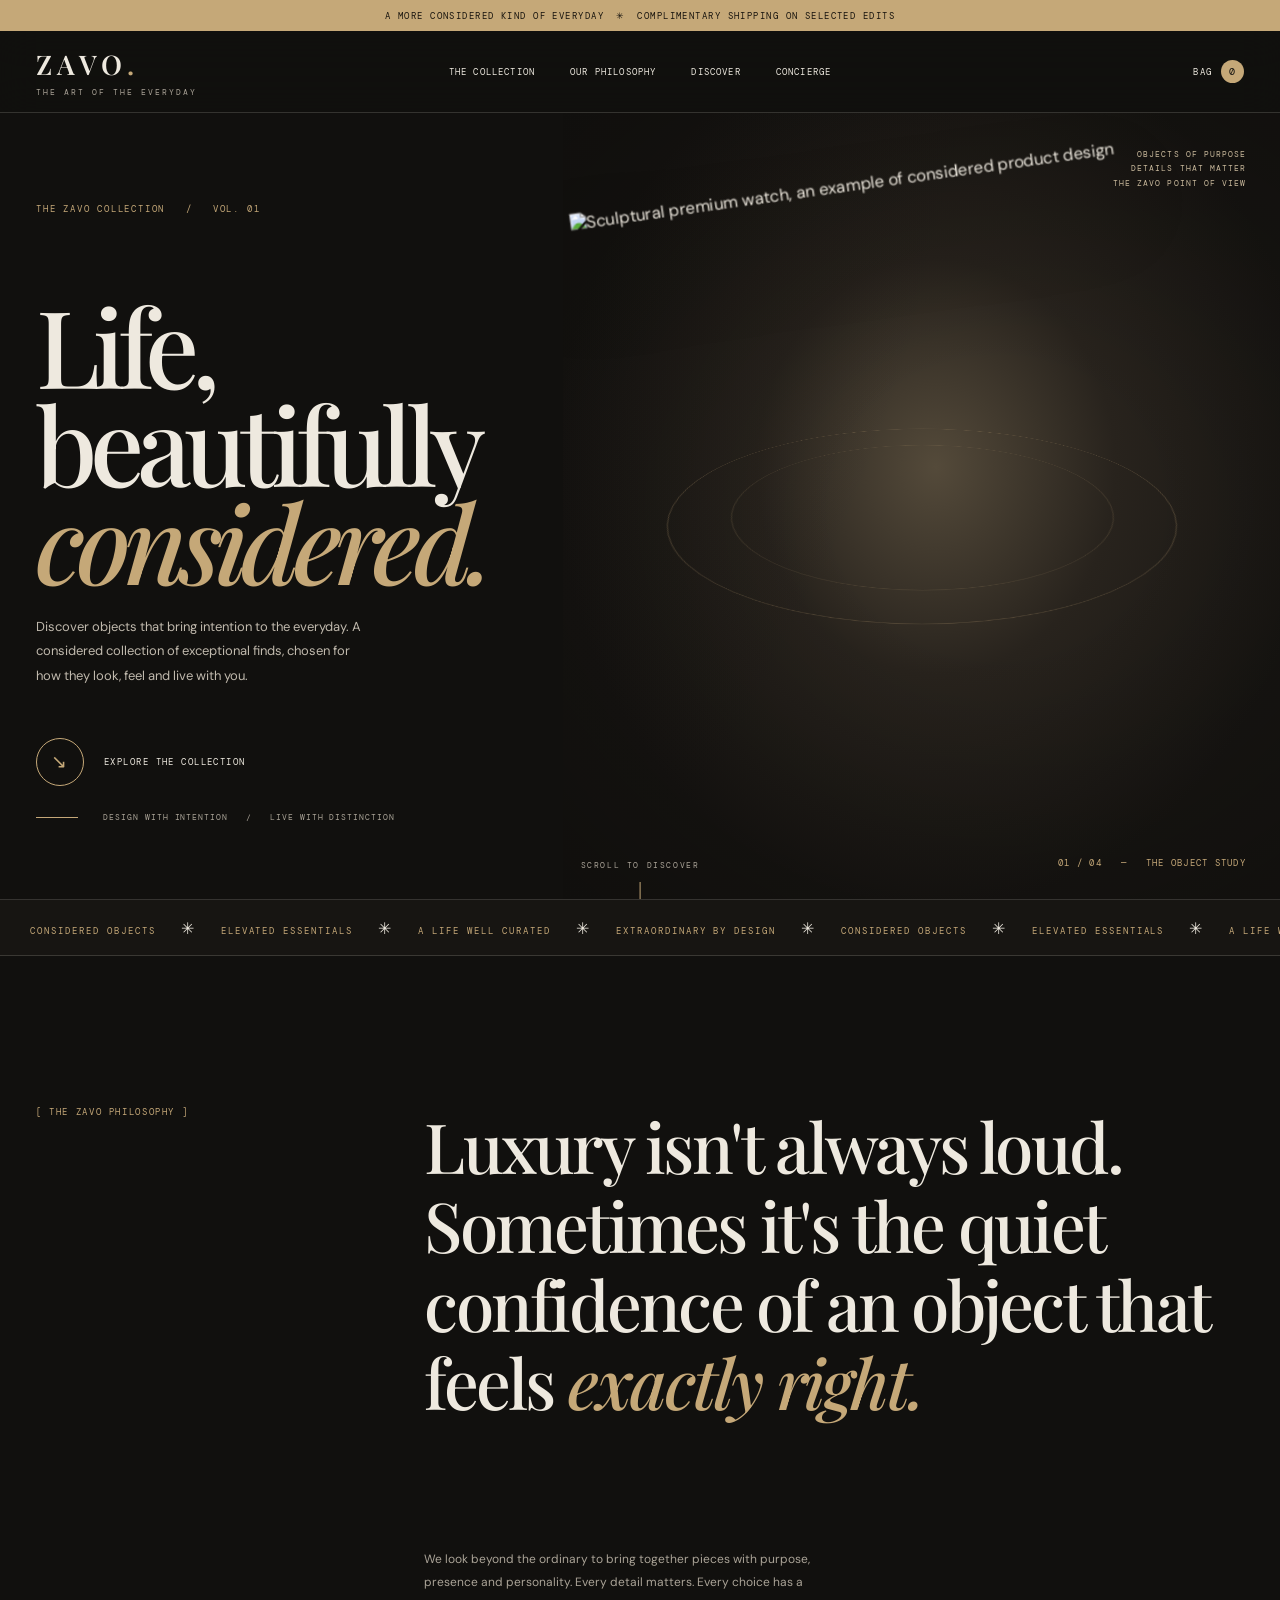
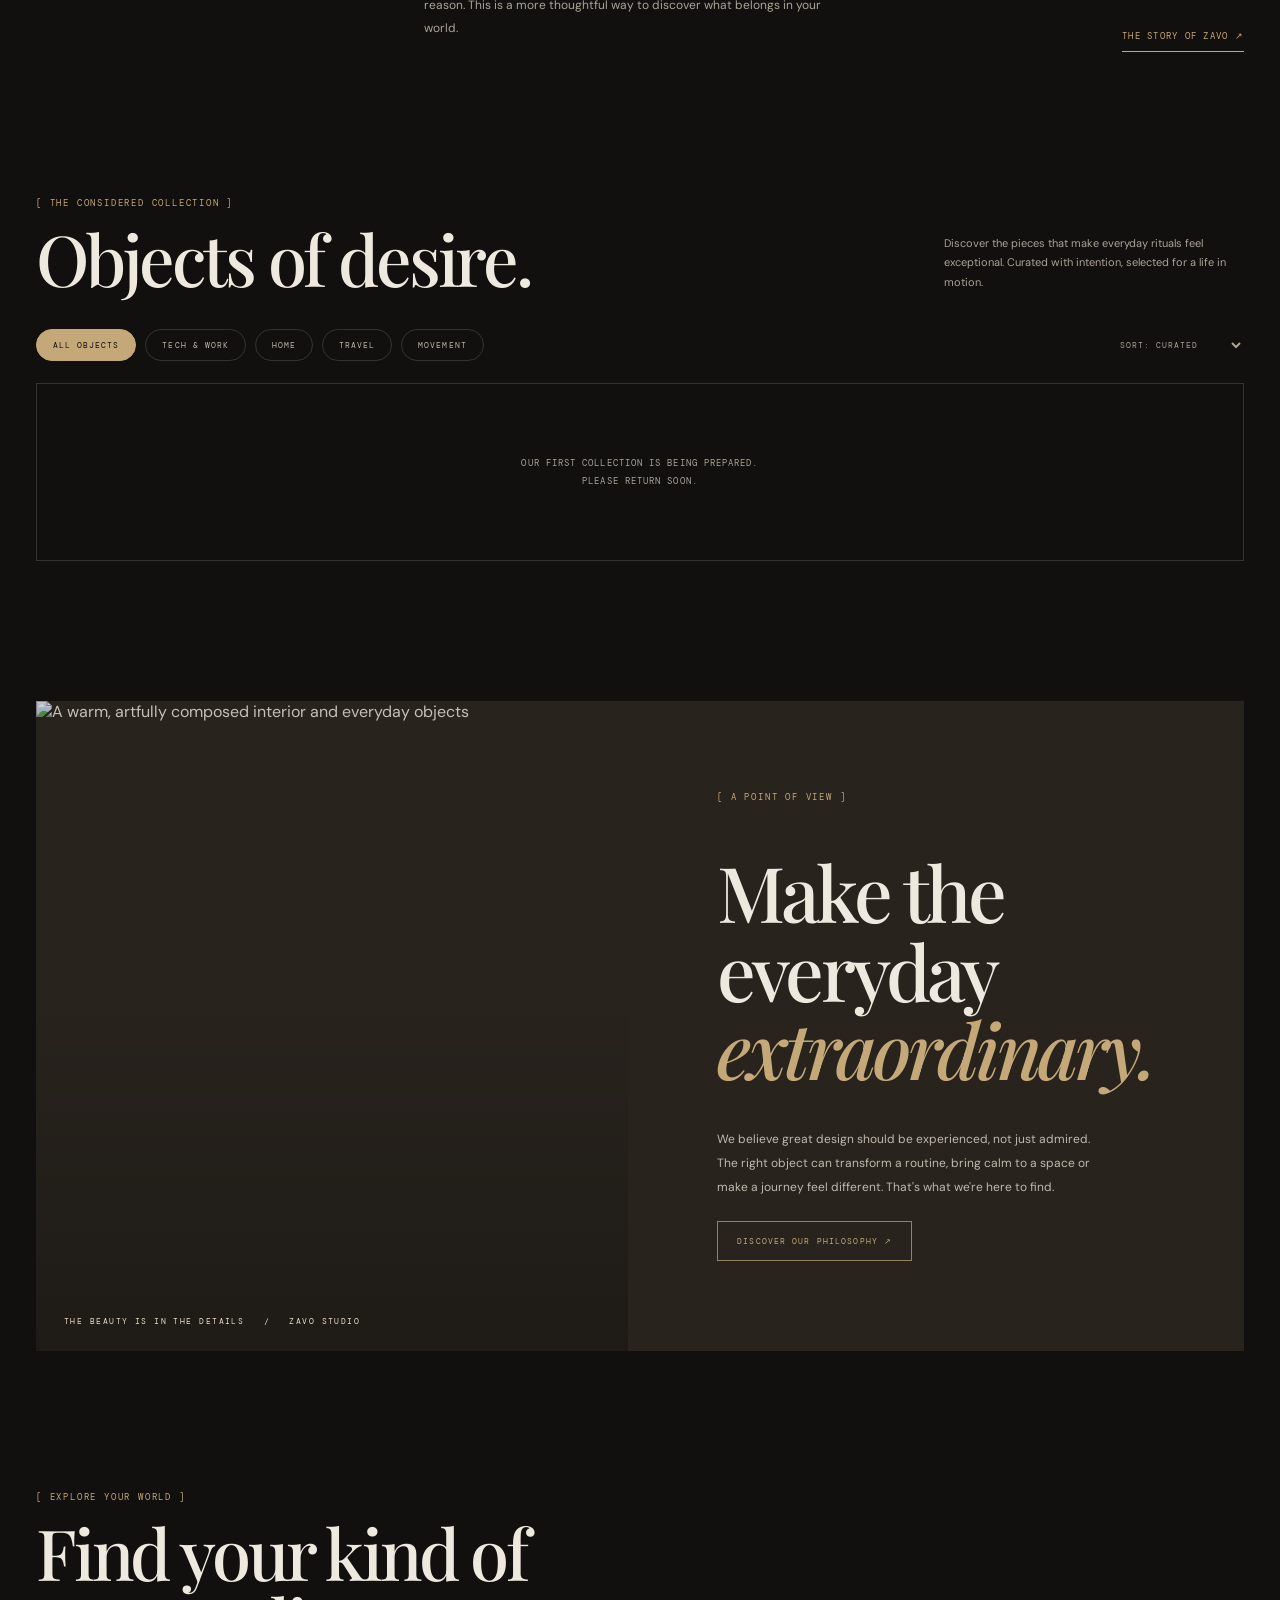
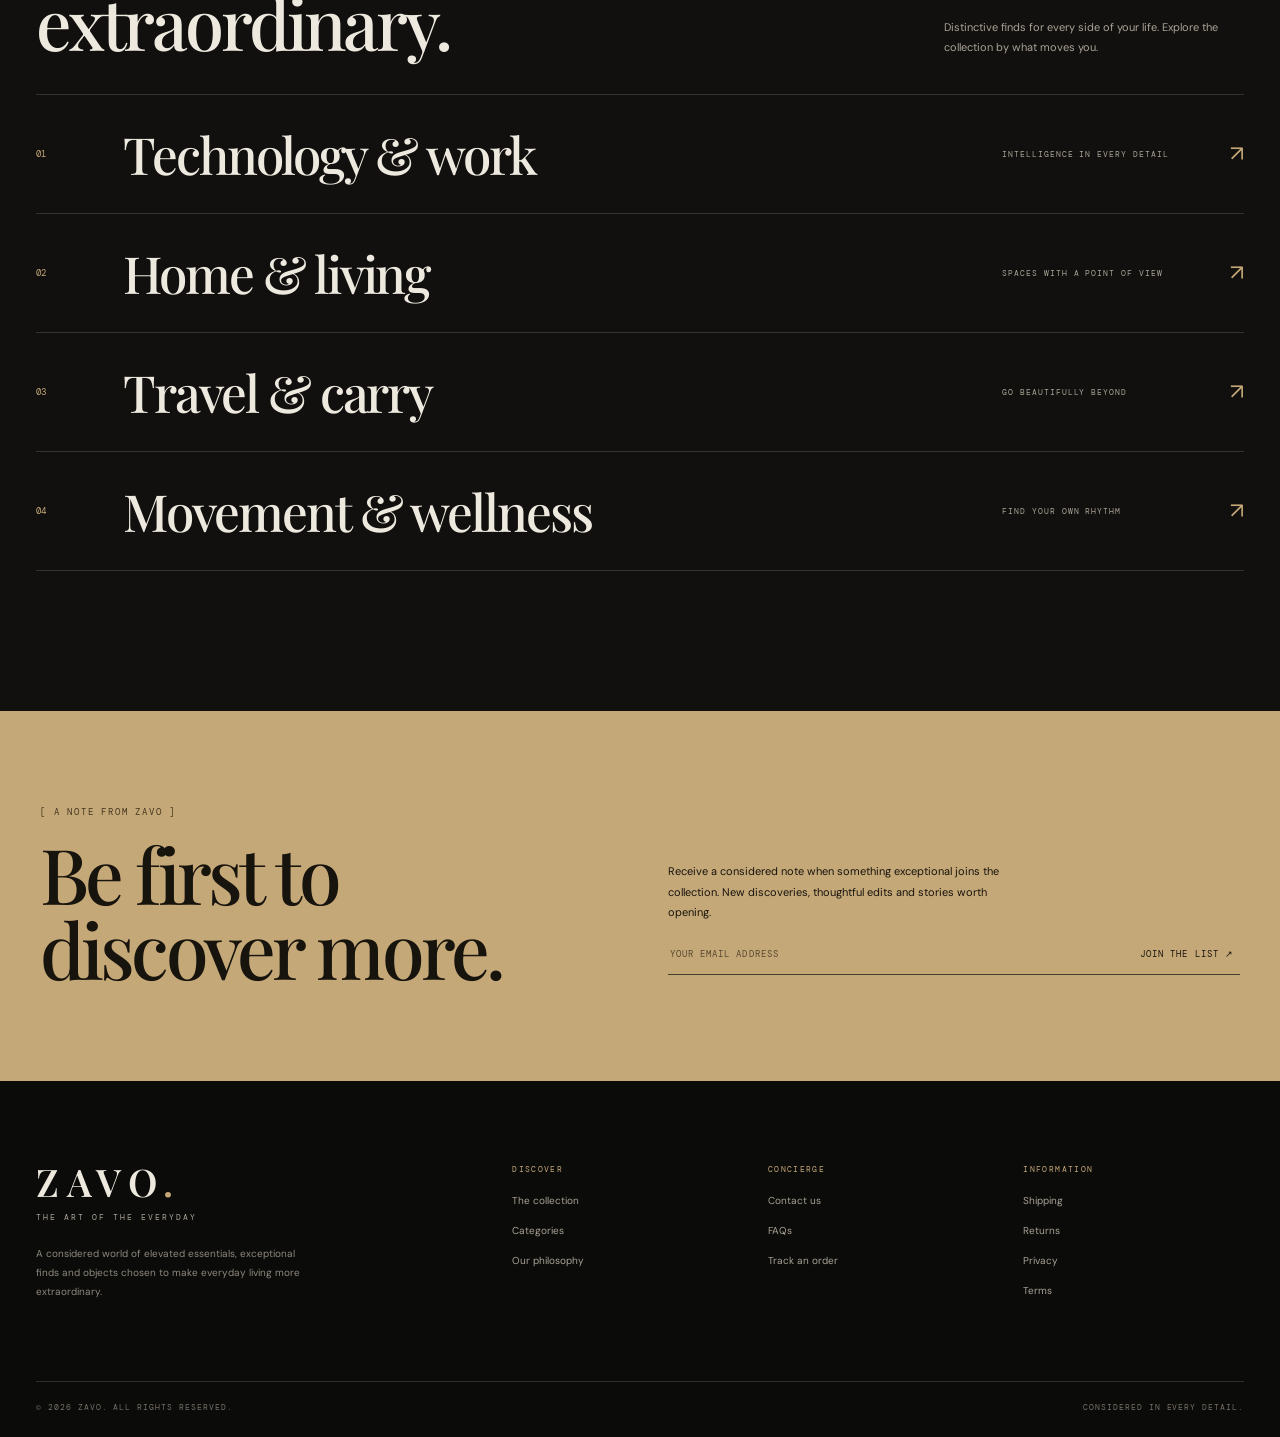
==== commit fd321af8: "Create ZAVO luxury motion-led storefront" ====
--- a/index.html
+++ b/index.html
@@ -1,69 +1,57 @@
 <!doctype html>
-<html lang="en"><head><meta charset="utf-8"><meta name="viewport" content="width=device-width,initial-scale=1"><meta name="theme-color" content="#f4f2ec"><meta name="description" content="ZAVO — considered objects for a life in motion."><title>ZAVO — Objects for a life in motion</title>
-<link rel="preconnect" href="https://fonts.googleapis.com"><link rel="preconnect" href="https://fonts.gstatic.com" crossorigin><link href="https://fonts.googleapis.com/css2?family=DM+Mono:wght@400;500&family=Manrope:wght@400;500;600;700;800&family=Space+Grotesk:wght@400;500;600;700&display=swap" rel="stylesheet">
+<html lang="en">
+<head>
+<meta charset="utf-8"><meta name="viewport" content="width=device-width,initial-scale=1">
+<meta name="theme-color" content="#11100e"><meta name="description" content="ZAVO — considered objects, elevated essentials and extraordinary everyday design.">
+<title>ZAVO — The Art of the Everyday</title>
+<link rel="preconnect" href="https://fonts.googleapis.com"><link rel="preconnect" href="https://fonts.gstatic.com" crossorigin>
+<link href="https://fonts.googleapis.com/css2?family=DM+Mono:wght@400;500&family=DM+Sans:wght@400;500;600;700&family=Playfair+Display:ital,wght@0,500;0,600;1,500;1,600&display=swap" rel="stylesheet">
 <style>
-:root{--paper:#f4f2ec;--ink:#171916;--muted:#777b72;--line:#d8d8cf;--acid:#d5fb43;--blue:#3159e8;--white:#fff;--mono:"DM Mono",monospace;--sans:"Manrope",sans-serif;--display:"Space Grotesk",sans-serif;--ease:cubic-bezier(.2,.75,.25,1)}
-*{box-sizing:border-box}html{scroll-behavior:smooth;scroll-padding-top:95px}body{margin:0;background:var(--paper);color:var(--ink);font-family:var(--sans);-webkit-font-smoothing:antialiased}body.lock{overflow:hidden}a{color:inherit;text-decoration:none}button,input,select{font:inherit}button{cursor:pointer}img{display:block;max-width:100%}::selection{background:var(--acid);color:var(--ink)}
-.topline{height:32px;background:var(--ink);color:#e9e9df;display:flex;align-items:center;justify-content:center;font:9px var(--mono);letter-spacing:.13em;text-transform:uppercase}.topline span{color:var(--acid);margin:0 7px}
-.header{position:sticky;top:0;z-index:50;background:rgba(244,242,236,.93);backdrop-filter:blur(18px);border-bottom:1px solid var(--line)}.navwrap{width:min(1500px,calc(100% - 64px));height:78px;margin:auto;display:grid;grid-template-columns:1fr auto 1fr;align-items:center}.wordmark{font:700 32px/.9 var(--display);letter-spacing:-.1em}.wordmark span{color:var(--blue)}.wordmark small{display:block;font:8px var(--mono);letter-spacing:.18em;margin-top:7px;color:var(--muted)}.navlinks{display:flex;gap:32px;align-items:center}.navlinks a,.nav-right button{font:10px var(--mono);text-transform:uppercase;letter-spacing:.08em}.navlinks a{position:relative}.navlinks a:after{content:"";position:absolute;left:0;bottom:-7px;width:100%;height:1px;background:var(--ink);transform:scaleX(0);transform-origin:right;transition:transform .3s}.navlinks a:hover:after{transform:scaleX(1);transform-origin:left}.nav-right{display:flex;justify-content:flex-end;align-items:center;gap:22px}.nav-right button{border:0;background:none;color:var(--ink);padding:8px 0}.bag-button{display:flex;align-items:center;gap:9px}.bag-count{width:24px;height:24px;border-radius:50%;display:grid;place-items:center;background:var(--acid);font:10px var(--mono)}.menu-toggle{display:none}
-.hero{width:min(1500px,calc(100% - 64px));margin:24px auto 0;min-height:min(720px,calc(100svh - 135px));display:grid;grid-template-columns:1.02fr .98fr;background:#dfe1d8;position:relative;overflow:hidden}.hero-copy{padding:clamp(36px,6.5vw,100px);display:flex;flex-direction:column;justify-content:space-between;position:relative;z-index:2}.eyebrow{font:10px var(--mono);letter-spacing:.15em;text-transform:uppercase;color:var(--blue)}.hero h1{font:600 clamp(58px,8vw,124px)/.88 var(--display);letter-spacing:-.085em;margin:clamp(32px,7vh,76px) 0 22px;max-width:760px}.hero h1 em{font-style:normal;color:var(--blue)}.hero-lede{font-size:14px;line-height:1.8;max-width:340px;color:#50564d}.hero-bottom{display:flex;align-items:end;justify-content:space-between;gap:24px}.round-link{width:116px;height:116px;border-radius:50%;background:var(--acid);display:flex;align-items:center;justify-content:center;flex-direction:column;font:10px var(--mono);text-transform:uppercase;transition:transform .4s var(--ease)}.round-link b{font-size:25px;font-weight:400;line-height:1.2}.round-link:hover{transform:rotate(-12deg) scale(1.06)}.hero-index{font:10px var(--mono);color:#777b72}.hero-visual{position:relative;min-height:550px;background:#b8c1b5;overflow:hidden}.hero-visual img{width:100%;height:100%;position:absolute;inset:0;object-fit:cover;mix-blend-mode:multiply;animation:heroReveal 1.1s var(--ease) both}.hero-visual:after{content:"";position:absolute;inset:0;background:linear-gradient(135deg,transparent 55%,rgba(20,28,18,.2))}.hero-stamp{position:absolute;right:28px;top:28px;z-index:2;width:94px;height:94px;border:1px solid rgba(255,255,255,.7);border-radius:50%;color:white;display:grid;place-items:center;text-align:center;font:9px/1.5 var(--mono);letter-spacing:.08em;transform:rotate(12deg)}
-.marquee{overflow:hidden;background:var(--acid);padding:14px 0}.marquee-track{display:flex;width:max-content;animation:marquee 28s linear infinite}.marquee span{font:11px var(--mono);letter-spacing:.13em;text-transform:uppercase;padding:0 22px;white-space:nowrap}.marquee b{font:18px var(--sans);vertical-align:-2px;margin:0 10px}
-.intro{width:min(1500px,calc(100% - 64px));margin:0 auto;padding:110px 0 105px;display:grid;grid-template-columns:.7fr 1.3fr;gap:10vw}.intro-label{font:10px var(--mono);text-transform:uppercase;letter-spacing:.14em;color:var(--blue)}.intro h2{font:500 clamp(34px,5vw,70px)/1.08 var(--display);letter-spacing:-.065em;margin:0;max-width:880px}.intro h2 span{color:#9b9e94}.intro-foot{grid-column:2;display:flex;justify-content:space-between;gap:30px;align-items:end}.intro-foot p{font-size:12px;line-height:1.8;color:var(--muted);max-width:390px;margin:0}.text-arrow{font:10px var(--mono);text-transform:uppercase;border-bottom:1px solid var(--ink);padding:0 0 8px;white-space:nowrap}
-.section-head{width:min(1500px,calc(100% - 64px));margin:0 auto 28px;display:flex;align-items:end;justify-content:space-between;gap:24px}.section-head h2{font:600 clamp(36px,5vw,68px)/.95 var(--display);letter-spacing:-.07em;margin:12px 0 0}.section-head p{font-size:11px;line-height:1.8;color:var(--muted);max-width:310px;margin:0}.collection{padding:0 0 110px}.filters{width:min(1500px,calc(100% - 64px));margin:0 auto 20px;display:flex;gap:8px;flex-wrap:wrap;align-items:center}.filter{border:1px solid var(--line);background:transparent;border-radius:30px;padding:10px 15px;font:9px var(--mono);letter-spacing:.08em;text-transform:uppercase;transition:all .2s}.filter.active,.filter:hover{background:var(--ink);border-color:var(--ink);color:white}.sort{margin-left:auto;border:0;background:transparent;font:9px var(--mono);text-transform:uppercase;color:var(--muted);padding:10px}
-.product-grid{width:min(1500px,calc(100% - 64px));margin:auto;display:grid;grid-template-columns:repeat(4,minmax(0,1fr));gap:14px}.product-card{min-width:0;position:relative;animation:rise .65s var(--ease) both}.product-media{height:clamp(230px,27vw,410px);background:#e5e4dc;position:relative;overflow:hidden}.product-media img{width:100%;height:100%;object-fit:cover;transition:transform .8s var(--ease)}.product-card:hover .product-media img{transform:scale(1.07)}.product-tag{position:absolute;top:13px;left:13px;background:var(--acid);padding:7px 9px;font:8px var(--mono);text-transform:uppercase;letter-spacing:.1em}.quick-add{position:absolute;right:13px;bottom:13px;width:43px;height:43px;border:0;border-radius:50%;background:var(--white);font:22px var(--sans);transition:transform .25s,background .25s}.quick-add:hover{background:var(--acid);transform:rotate(90deg)}.product-meta{display:flex;justify-content:space-between;gap:12px;padding:14px 2px 0}.product-meta h3{font:600 14px var(--display);margin:0 0 6px}.product-type{font:9px var(--mono);text-transform:uppercase;color:var(--muted)}.product-price{font:11px var(--mono);white-space:nowrap}.empty-state{grid-column:1/-1;text-align:center;padding:60px 20px;border:1px dashed var(--line);font:11px/2 var(--mono);color:var(--muted)}
-.feature{width:min(1500px,calc(100% - 64px));margin:0 auto 110px;display:grid;grid-template-columns:1.05fr .95fr;min-height:570px;background:var(--blue);color:white;overflow:hidden}.feature-visual{position:relative;min-height:440px;overflow:hidden}.feature-visual img{width:100%;height:100%;position:absolute;inset:0;object-fit:cover;transition:transform 1s var(--ease)}.feature:hover .feature-visual img{transform:scale(1.04)}.feature-copy{padding:clamp(36px,6vw,90px);display:flex;flex-direction:column;justify-content:space-between}.feature-copy .eyebrow{color:var(--acid)}.feature-copy h2{font:500 clamp(44px,6vw,82px)/.96 var(--display);letter-spacing:-.075em;margin:30px 0}.feature-copy p{font-size:12px;line-height:1.9;color:#dfe5ff;max-width:360px}.feature-link{align-self:flex-start;border:1px solid rgba(255,255,255,.55);border-radius:30px;padding:13px 18px;font:9px var(--mono);text-transform:uppercase;transition:background .2s,color .2s}.feature-link:hover{background:white;color:var(--blue)}
-.category-section{padding:0 0 110px}.category-list{width:min(1500px,calc(100% - 64px));margin:auto;border-top:1px solid var(--line)}.category-row{display:grid;grid-template-columns:70px 1fr 180px 30px;gap:22px;align-items:center;padding:23px 0;border-bottom:1px solid var(--line);transition:padding .3s var(--ease)}.category-row:hover{padding-left:15px;padding-right:15px}.category-row .num{font:10px var(--mono);color:var(--blue)}.category-row h3{font:500 clamp(26px,4vw,48px) var(--display);letter-spacing:-.06em;margin:0}.category-row small{font:9px var(--mono);text-transform:uppercase;color:var(--muted)}.category-row .arr{font:24px var(--sans);text-align:right;transition:transform .3s}.category-row:hover .arr{transform:translate(5px,-5px)}
-.newsletter{background:var(--acid);padding:75px 32px}.newsletter-inner{width:min(1200px,100%);margin:auto;display:grid;grid-template-columns:1fr 1fr;gap:50px;align-items:end}.newsletter h2{font:600 clamp(40px,6vw,76px)/.93 var(--display);letter-spacing:-.075em;margin:14px 0 0}.newsletter p{font-size:11px;line-height:1.8;max-width:350px}.signup{display:flex;border-bottom:1px solid var(--ink);padding:12px 0}.signup input{flex:1;min-width:0;background:transparent;border:0;outline:0;font:11px var(--mono)}.signup button{border:0;background:transparent;font:10px var(--mono);text-transform:uppercase}
-.footer{background:var(--ink);color:#e9e9df;padding:65px 32px 24px}.footer-inner{width:min(1500px,100%);margin:auto}.footer-top{display:grid;grid-template-columns:2fr 1fr 1fr 1fr;gap:35px;padding-bottom:65px}.footer-brand .wordmark{font-size:48px}.footer-brand .wordmark small{color:#8e9387}.footer-brand p{font-size:10px;line-height:1.8;color:#a6aa9f;max-width:260px;margin-top:22px}.footer-col b{font:9px var(--mono);text-transform:uppercase;letter-spacing:.12em;color:var(--acid)}.footer-col a{display:block;font-size:10px;color:#c3c5bc;margin-top:16px}.footer-col a:hover{color:var(--acid)}.footer-bottom{border-top:1px solid #454940;padding-top:18px;display:flex;justify-content:space-between;gap:20px;font:9px var(--mono);color:#93988d}
-.overlay{position:fixed;inset:0;background:rgba(15,18,15,.42);z-index:100;opacity:0;visibility:hidden;transition:all .3s}.overlay.open{opacity:1;visibility:visible}.cart-drawer{position:fixed;z-index:101;right:0;top:0;height:100%;width:min(440px,100%);background:var(--paper);padding:25px;transform:translateX(105%);transition:transform .45s var(--ease);display:flex;flex-direction:column}.cart-drawer.open{transform:translateX(0)}.drawer-head{display:flex;justify-content:space-between;align-items:center;border-bottom:1px solid var(--line);padding-bottom:20px}.drawer-head h2{font:500 26px var(--display);margin:0}.close{border:0;background:none;font-size:25px}.cart-items{flex:1;overflow:auto;padding:20px 0}.cart-line{display:grid;grid-template-columns:76px 1fr auto;gap:13px;padding:12px 0;border-bottom:1px solid var(--line)}.cart-line img{width:76px;height:86px;object-fit:cover;background:#e3e3da}.cart-line h3{font:600 12px var(--display);margin:4px 0}.cart-line small{font:9px var(--mono);color:var(--muted)}.qty{display:flex;gap:9px;align-items:center;margin-top:10px;font:10px var(--mono)}.qty button{border:1px solid var(--line);background:transparent;width:23px;height:23px}.remove{border:0;background:none;font:9px var(--mono);color:var(--muted)}.cart-bottom{border-top:1px solid var(--line);padding-top:18px}.subtotal{display:flex;justify-content:space-between;font:11px var(--mono);margin-bottom:15px}.checkout{width:100%;border:0;background:var(--ink);color:white;padding:17px;font:10px var(--mono);letter-spacing:.1em;text-transform:uppercase}.checkout:disabled{opacity:.35}.cart-note{font:9px/1.7 var(--mono);color:var(--muted);margin-top:12px}.toast{position:fixed;bottom:22px;left:50%;transform:translate(-50%,20px);background:var(--ink);color:white;padding:13px 18px;font:10px var(--mono);z-index:120;opacity:0;transition:.3s;pointer-events:none}.toast.show{opacity:1;transform:translate(-50%,0)}
-.reveal{opacity:0;transform:translateY(28px);transition:opacity .8s var(--ease),transform .8s var(--ease)}.reveal.visible{opacity:1;transform:none}
-@keyframes marquee{to{transform:translateX(-50%)}}@keyframes rise{from{opacity:0;transform:translateY(20px)}to{opacity:1;transform:none}}@keyframes heroReveal{from{opacity:0;transform:scale(1.08)}to{opacity:1;transform:scale(1)}}
-@media(max-width:900px){.navwrap{width:calc(100% - 36px);grid-template-columns:1fr auto}.navlinks{display:none;position:absolute;top:78px;left:0;right:0;background:var(--paper);padding:24px 28px 30px;border-bottom:1px solid var(--line);flex-direction:column;align-items:flex-start;gap:23px}.navlinks.open{display:flex}.nav-right{grid-column:2}.menu-toggle{display:block}.hero{width:calc(100% - 36px);grid-template-columns:1fr 1fr}.hero h1{font-size:clamp(54px,8vw,86px)}.intro,.section-head,.filters,.product-grid,.feature,.category-list{width:calc(100% - 36px)}.product-grid{grid-template-columns:repeat(2,minmax(0,1fr))}.product-media{height:clamp(250px,42vw,420px)}.footer-top{grid-template-columns:1.5fr 1fr 1fr}.footer-brand{grid-column:1/-1}}
-@media(max-width:600px){.topline{font-size:8px}.navwrap{height:68px}.wordmark{font-size:28px}.navlinks{top:68px}.nav-right{gap:14px}.nav-right button{font-size:9px}.hero{width:calc(100% - 20px);margin-top:10px;grid-template-columns:1fr}.hero-copy{min-height:490px;padding:30px 25px}.hero h1{font-size:clamp(64px,17vw,92px);margin:55px 0 18px}.hero-lede{font-size:12px}.hero-visual{min-height:330px}.hero-stamp{width:76px;height:76px;font-size:8px}.round-link{width:88px;height:88px}.intro{width:calc(100% - 40px);padding:70px 0;grid-template-columns:1fr;gap:26px}.intro-foot{grid-column:1;align-items:start;flex-direction:column}.intro h2{font-size:42px}.section-head{width:calc(100% - 40px);align-items:start;flex-direction:column;margin-bottom:22px}.section-head h2{font-size:44px}.section-head p{max-width:100%}.filters,.product-grid,.feature,.category-list{width:calc(100% - 20px)}.filters{gap:6px}.filter{padding:9px 11px;font-size:8px}.sort{width:100%;text-align:left;margin:0;padding-left:0}.product-grid{gap:20px 9px}.product-media{height:clamp(190px,58vw,290px)}.product-meta{padding-top:10px}.product-meta h3{font-size:12px}.product-type{font-size:8px}.product-price{font-size:9px}.quick-add{width:36px;height:36px}.feature{grid-template-columns:1fr;margin-bottom:75px}.feature-visual{min-height:290px}.feature-copy{min-height:400px;padding:32px 26px}.feature-copy h2{font-size:57px}.category-section{padding-bottom:75px}.category-row{grid-template-columns:30px 1fr 20px;gap:12px;padding:19px 0}.category-row h3{font-size:27px}.category-row small{display:none}.newsletter{padding:55px 20px}.newsletter-inner{grid-template-columns:1fr;gap:28px}.newsletter h2{font-size:55px}.footer{padding:50px 20px 22px}.footer-top{grid-template-columns:1fr 1fr;gap:30px 20px}.footer-brand{grid-column:1/-1}.footer-bottom{flex-direction:column}.cart-drawer{padding:20px}}
-@media(prefers-reduced-motion:reduce){*,*:before,*:after{scroll-behavior:auto!important;animation-duration:.01ms!important;animation-iteration-count:1!important;transition-duration:.01ms!important}.reveal{opacity:1;transform:none}}
-</style></head>
+:root{--black:#11100e;--panel:#191815;--ivory:#eee9df;--muted:#aaa397;--gold:#c5a878;--line:rgba(238,233,223,.16);--serif:"Playfair Display",Georgia,serif;--sans:"DM Sans",Arial,sans-serif;--mono:"DM Mono",monospace;--ease:cubic-bezier(.2,.72,.18,1)}
+*{box-sizing:border-box}html{scroll-behavior:smooth;scroll-padding-top:90px}body{margin:0;background:var(--black);color:var(--ivory);font-family:var(--sans);-webkit-font-smoothing:antialiased;overflow-x:hidden}body.lock{overflow:hidden}a{color:inherit;text-decoration:none}button,input{font:inherit}button{cursor:pointer}img{display:block;width:100%;height:100%;object-fit:cover}::selection{background:var(--gold);color:var(--black)}
+.announcement{height:31px;display:flex;justify-content:center;align-items:center;background:var(--gold);color:#18140e;font:9px var(--mono);letter-spacing:.16em;text-transform:uppercase}.announcement span{margin:0 12px}
+.header{height:82px;position:sticky;top:0;z-index:50;background:rgba(17,16,14,.88);backdrop-filter:blur(20px);border-bottom:1px solid var(--line)}.nav{width:min(1500px,calc(100% - 72px));height:100%;margin:auto;display:grid;grid-template-columns:1fr auto 1fr;align-items:center}.brand{font:600 27px var(--serif);letter-spacing:.2em}.brand i{font-style:normal;color:var(--gold)}.brand small{display:block;font:8px var(--mono);letter-spacing:.25em;color:var(--muted);margin-top:5px}.links{display:flex;gap:35px}.links a,.nav-actions button{font:9px var(--mono);letter-spacing:.13em;text-transform:uppercase;color:var(--ivory);transition:color .25s}.links a:hover,.nav-actions button:hover{color:var(--gold)}.nav-actions{display:flex;justify-content:flex-end;align-items:center;gap:25px}.nav-actions button{background:none;border:0;padding:8px 0}.bag{display:flex;align-items:center;gap:9px}.count{display:grid;place-items:center;width:23px;height:23px;border-radius:50%;background:var(--gold);color:var(--black);font:10px var(--mono)}.menu{display:none}
+.hero{position:relative;min-height:min(790px,calc(100svh - 113px));display:grid;grid-template-columns:.88fr 1.12fr;overflow:hidden;border-bottom:1px solid var(--line)}.hero-copy{padding:clamp(45px,7vw,110px) 0 clamp(42px,6vw,80px) max(36px,calc((100vw - 1500px)/2));display:flex;flex-direction:column;justify-content:space-between;position:relative;z-index:3}.eyebrow{font:9px var(--mono);letter-spacing:.2em;text-transform:uppercase;color:var(--gold)}.hero h1{font:500 clamp(64px,8.4vw,132px)/.91 var(--serif);letter-spacing:-.065em;margin:55px 0 25px;max-width:720px}.hero h1 em{color:var(--gold);font-weight:500}.hero-desc{max-width:330px;color:#c0b9ad;font-size:13px;line-height:1.9}.hero-cta{display:inline-flex;align-items:center;gap:20px;margin-top:36px;font:9px var(--mono);letter-spacing:.16em;text-transform:uppercase}.cta-circle{width:48px;height:48px;border:1px solid var(--gold);border-radius:50%;display:grid;place-items:center;color:var(--gold);font-size:19px;transition:background .4s,color .4s,transform .4s}.hero-cta:hover .cta-circle{background:var(--gold);color:var(--black);transform:rotate(45deg)}.hero-foot{display:flex;gap:25px;align-items:center;color:var(--muted);font:8px var(--mono);letter-spacing:.12em;text-transform:uppercase}.hero-foot:before{content:"";width:42px;height:1px;background:var(--gold)}
+.hero-stage{position:relative;min-height:620px;background:radial-gradient(ellipse at 52% 45%,#544a3a 0%,#28231d 34%,#171512 72%);overflow:hidden;perspective:1100px}.hero-stage:before{content:"";position:absolute;inset:0;background:linear-gradient(110deg,rgba(17,16,14,.18),transparent 45%),radial-gradient(ellipse at 60% 50%,transparent 25%,rgba(0,0,0,.3) 100%)}.hero-product{position:absolute;inset:9% 9% 8%;transform-style:preserve-3d;animation:productFloat 8s ease-in-out infinite}.hero-product img{object-fit:contain;filter:drop-shadow(0 45px 38px rgba(0,0,0,.5));mix-blend-mode:screen;transform:rotate(-8deg) scale(1.05)}.orbit{position:absolute;width:min(39vw,520px);aspect-ratio:1;border:1px solid rgba(197,168,120,.25);border-radius:50%;left:50%;top:50%;transform:translate(-50%,-50%) rotateX(68deg)}.orbit:after{content:"";position:absolute;inset:12%;border:1px solid rgba(197,168,120,.16);border-radius:50%}.hero-index{position:absolute;right:34px;bottom:30px;font:9px var(--mono);color:var(--gold);letter-spacing:.14em}.hero-note{position:absolute;top:34px;right:34px;color:#c9b99c;font:8px/1.8 var(--mono);letter-spacing:.13em;text-align:right;text-transform:uppercase}.hero-scroll{position:absolute;bottom:29px;left:50%;transform:translateX(-50%);font:8px var(--mono);letter-spacing:.2em;color:var(--muted);text-transform:uppercase;display:flex;gap:12px;align-items:center}.hero-scroll:after{content:"";height:35px;width:1px;background:var(--gold);position:absolute;top:22px;left:50%;animation:scrollLine 1.8s ease-in-out infinite}
+.marquee{overflow:hidden;border-bottom:1px solid var(--line);padding:17px 0;background:#171512}.marquee-track{display:flex;width:max-content;animation:marquee 32s linear infinite}.marquee span{white-space:nowrap;padding:0 30px;color:var(--gold);font:9px var(--mono);letter-spacing:.22em;text-transform:uppercase}.marquee b{font:16px var(--serif);margin:0 18px;color:var(--ivory)}
+.manifesto{width:min(1300px,calc(100% - 72px));margin:auto;padding:150px 0 145px;display:grid;grid-template-columns:.5fr 1.5fr;gap:9vw}.manifesto-label{font:9px var(--mono);letter-spacing:.18em;color:var(--gold);text-transform:uppercase}.manifesto h2{font:500 clamp(38px,5.4vw,76px)/1.14 var(--serif);letter-spacing:-.04em;margin:0;max-width:1000px}.manifesto h2 em{color:var(--gold)}.manifesto-bottom{grid-column:2;display:flex;justify-content:space-between;align-items:end;gap:30px}.manifesto-bottom p{max-width:400px;color:var(--muted);font-size:12px;line-height:1.9}.line-link{font:9px var(--mono);letter-spacing:.14em;text-transform:uppercase;padding-bottom:9px;border-bottom:1px solid var(--gold);white-space:nowrap;color:var(--gold)}
+.section{padding:0 0 140px}.section-head{width:min(1500px,calc(100% - 72px));margin:0 auto 36px;display:flex;justify-content:space-between;align-items:end;gap:25px}.section-head h2{font:500 clamp(40px,5.5vw,76px)/1 var(--serif);letter-spacing:-.045em;margin:14px 0 0}.section-head p{max-width:300px;color:var(--muted);font-size:11px;line-height:1.8;margin:0}.filters{width:min(1500px,calc(100% - 72px));margin:0 auto 22px;display:flex;gap:9px;align-items:center;flex-wrap:wrap}.filter{background:none;border:1px solid var(--line);border-radius:30px;padding:10px 16px;color:#bdb5a8;font:8px var(--mono);letter-spacing:.13em;text-transform:uppercase;transition:all .3s}.filter:hover,.filter.active{background:var(--gold);border-color:var(--gold);color:var(--black)}.sort{margin-left:auto;background:transparent;border:0;color:var(--muted);font:8px var(--mono);letter-spacing:.12em}
+.grid{width:min(1500px,calc(100% - 72px));margin:auto;display:grid;grid-template-columns:repeat(4,minmax(0,1fr));gap:17px}.product-card{min-width:0;opacity:0;transform:translateY(30px);transition:opacity .8s var(--ease),transform .8s var(--ease)}.product-card.visible{opacity:1;transform:none}.product-visual{height:clamp(260px,32vw,470px);background:linear-gradient(145deg,#2c2822,#171512);position:relative;overflow:hidden;transform-style:preserve-3d}.product-visual:after{content:"";position:absolute;inset:0;background:linear-gradient(140deg,rgba(255,255,255,.06),transparent 42%,rgba(0,0,0,.24));pointer-events:none}.product-visual img{transition:transform 1s var(--ease),filter 1s;filter:saturate(.82);will-change:transform}.product-card:hover .product-visual img{transform:scale(1.08) rotate(-1.5deg);filter:saturate(1.08)}.product-label{position:absolute;top:15px;left:15px;z-index:2;color:var(--gold);font:8px var(--mono);letter-spacing:.15em;text-transform:uppercase}.quick{position:absolute;right:14px;bottom:14px;z-index:3;width:43px;height:43px;border:1px solid rgba(238,233,223,.55);border-radius:50%;background:rgba(17,16,14,.72);backdrop-filter:blur(8px);color:var(--ivory);font-size:20px;transition:all .3s}.quick:hover{background:var(--gold);color:var(--black);border-color:var(--gold);transform:rotate(90deg)}.product-info{display:flex;justify-content:space-between;gap:12px;padding:16px 2px 0}.product-info h3{font:500 15px var(--serif);margin:0 0 7px}.product-info small{font:8px var(--mono);letter-spacing:.12em;color:var(--muted);text-transform:uppercase}.price{font:10px var(--mono);white-space:nowrap;color:var(--gold)}.empty{grid-column:1/-1;padding:70px 20px;text-align:center;border:1px solid var(--line);color:var(--muted);font:9px/2 var(--mono);letter-spacing:.12em}
+.story{width:min(1500px,calc(100% - 72px));margin:0 auto 140px;min-height:650px;display:grid;grid-template-columns:1.05fr .95fr;background:#28231d;overflow:hidden}.story-image{position:relative;min-height:560px;overflow:hidden}.story-image img{position:absolute;inset:0;transition:transform 1.4s var(--ease);filter:brightness(.82)}.story:hover .story-image img{transform:scale(1.05)}.story-image:after{content:"";position:absolute;inset:0;background:linear-gradient(0deg,rgba(0,0,0,.25),transparent 55%)}.story-image span{position:absolute;z-index:2;bottom:25px;left:28px;font:8px var(--mono);letter-spacing:.18em;color:#e9ddc8}.story-copy{padding:clamp(40px,7vw,100px);display:flex;flex-direction:column;justify-content:space-between}.story-copy h2{font:500 clamp(48px,6vw,86px)/1.02 var(--serif);letter-spacing:-.05em;margin:40px 0}.story-copy h2 em{color:var(--gold)}.story-copy p{font-size:12px;line-height:2;color:#c1b9ad;max-width:390px}.outline-link{align-self:flex-start;border:1px solid rgba(197,168,120,.7);padding:14px 19px;color:var(--gold);font:8px var(--mono);letter-spacing:.14em;text-transform:uppercase;transition:all .3s}.outline-link:hover{background:var(--gold);color:var(--black)}
+.category{padding:0 0 140px}.category-list{width:min(1500px,calc(100% - 72px));margin:auto;border-top:1px solid var(--line)}.category-row{display:grid;grid-template-columns:65px 1fr 190px 30px;align-items:center;gap:22px;padding:25px 0;border-bottom:1px solid var(--line);transition:padding .4s var(--ease)}.category-row:hover{padding-left:18px;padding-right:18px}.category-row .num{font:9px var(--mono);color:var(--gold)}.category-row h3{font:500 clamp(28px,4vw,53px) var(--serif);letter-spacing:-.04em;margin:0;transition:color .3s}.category-row:hover h3{color:var(--gold)}.category-row small{font:8px var(--mono);letter-spacing:.12em;text-transform:uppercase;color:var(--muted)}.category-row .arrow{font:22px var(--sans);text-align:right;color:var(--gold);transition:transform .3s}.category-row:hover .arrow{transform:translate(5px,-5px)}
+.newsletter{background:#c5a878;color:#17130d;padding:95px 36px}.newsletter-inner{width:min(1200px,100%);margin:auto;display:grid;grid-template-columns:1fr 1fr;gap:55px;align-items:end}.newsletter .eyebrow{color:#44351f}.newsletter h2{font:500 clamp(48px,6vw,82px)/.98 var(--serif);letter-spacing:-.05em;margin:18px 0 0}.newsletter p{font-size:11px;line-height:1.9;max-width:360px}.signup{display:flex;border-bottom:1px solid rgba(17,16,14,.7);padding:13px 0}.signup input{flex:1;min-width:0;border:0;outline:0;background:transparent;color:#17130d;font:9px var(--mono);letter-spacing:.12em}.signup input::placeholder{color:#57472f}.signup button{border:0;background:transparent;color:#17130d;font:9px var(--mono);letter-spacing:.12em;text-transform:uppercase}
+.footer{padding:75px 36px 25px;background:#0b0b09}.footer-inner{width:min(1500px,100%);margin:auto}.footer-top{display:grid;grid-template-columns:2fr 1fr 1fr 1fr;gap:35px;padding-bottom:70px}.footer-brand .brand{font-size:38px}.footer-brand p{max-width:280px;color:#8f897f;font-size:10px;line-height:1.9;margin-top:22px}.footer-col b{font:8px var(--mono);letter-spacing:.17em;text-transform:uppercase;color:var(--gold)}.footer-col a{display:block;margin-top:17px;color:#aaa397;font-size:10px;transition:color .2s}.footer-col a:hover{color:var(--gold)}.footer-bottom{border-top:1px solid var(--line);padding-top:20px;display:flex;justify-content:space-between;gap:20px;color:#777168;font:8px var(--mono);letter-spacing:.12em}
+.overlay{position:fixed;inset:0;background:rgba(0,0,0,.64);z-index:100;opacity:0;visibility:hidden;transition:all .35s}.overlay.open{opacity:1;visibility:visible}.drawer{position:fixed;right:0;top:0;height:100%;width:min(460px,100%);z-index:101;background:#eee9df;color:#171512;padding:26px;transform:translateX(105%);transition:transform .5s var(--ease);display:flex;flex-direction:column}.drawer.open{transform:translateX(0)}.drawer-head{display:flex;justify-content:space-between;align-items:center;border-bottom:1px solid rgba(17,16,14,.18);padding-bottom:19px}.drawer-head h2{font:500 26px var(--serif);margin:0}.close{border:0;background:none;font-size:26px;color:#171512}.cart-items{flex:1;overflow:auto;padding:18px 0}.cart-line{display:grid;grid-template-columns:76px 1fr auto;gap:13px;padding:13px 0;border-bottom:1px solid rgba(17,16,14,.14)}.cart-line img{height:85px;background:#d8d0c2}.cart-line h3{font:500 13px var(--serif);margin:5px 0}.cart-line small,.qty{font:9px var(--mono);color:#716a60}.qty{display:flex;gap:9px;align-items:center;margin-top:10px}.qty button{width:22px;height:22px;border:1px solid #c8bfb1;background:none}.remove{border:0;background:none;font:8px var(--mono);color:#82796c}.cart-bottom{border-top:1px solid rgba(17,16,14,.2);padding-top:17px}.subtotal{display:flex;justify-content:space-between;font:10px var(--mono);margin-bottom:16px}.checkout{width:100%;border:0;background:#171512;color:#eee9df;padding:17px;font:9px var(--mono);letter-spacing:.15em;text-transform:uppercase}.checkout:disabled{opacity:.35}.cart-note{font:8px/1.8 var(--mono);color:#81796e;margin-top:12px}.toast{position:fixed;bottom:25px;left:50%;transform:translate(-50%,20px);z-index:120;background:var(--gold);color:#17130d;padding:13px 18px;font:9px var(--mono);letter-spacing:.08em;opacity:0;transition:.3s;pointer-events:none}.toast.show{opacity:1;transform:translate(-50%,0)}
+.reveal{opacity:0;transform:translateY(35px);transition:opacity 1s var(--ease),transform 1s var(--ease)}.reveal.visible{opacity:1;transform:none}
+@keyframes productFloat{0%,100%{transform:translate3d(0,0,0) rotateY(-5deg)}50%{transform:translate3d(0,-18px,0) rotateY(5deg)}}@keyframes marquee{to{transform:translateX(-50%)}}@keyframes scrollLine{0%,100%{transform:scaleY(.45);transform-origin:top;opacity:.4}50%{transform:scaleY(1);transform-origin:top;opacity:1}}
+@media(max-width:900px){.nav{width:calc(100% - 38px);grid-template-columns:1fr auto}.links{display:none;position:absolute;top:82px;left:0;right:0;padding:26px 25px 32px;background:#171512;border-bottom:1px solid var(--line);flex-direction:column;gap:22px}.links.open{display:flex}.nav-actions{grid-column:2}.menu{display:block}.hero{grid-template-columns:1fr .9fr}.hero h1{font-size:clamp(60px,9vw,95px)}.hero-copy{padding-left:35px}.manifesto{width:calc(100% - 48px);gap:5vw}.section-head,.filters,.grid,.story,.category-list{width:calc(100% - 48px)}.grid{grid-template-columns:repeat(2,minmax(0,1fr))}.product-visual{height:clamp(270px,43vw,430px)}.story{min-height:unset}.story-image{min-height:470px}.footer-top{grid-template-columns:1.5fr 1fr 1fr}.footer-brand{grid-column:1/-1}}
+@media(max-width:600px){.announcement{font-size:7px}.header{height:70px}.nav{width:calc(100% - 30px)}.brand{font-size:24px}.links{top:70px}.nav-actions{gap:15px}.nav-actions button{font-size:8px}.hero{grid-template-columns:1fr;min-height:unset}.hero-copy{padding:54px 25px 35px;min-height:560px}.hero h1{font-size:clamp(70px,18vw,104px);margin:70px 0 22px}.hero-desc{font-size:12px}.hero-stage{min-height:380px}.hero-product{inset:5% 8%}.orbit{width:80vw}.hero-note{top:20px;right:20px}.hero-scroll{display:none}.manifesto{width:calc(100% - 40px);padding:85px 0;grid-template-columns:1fr;gap:25px}.manifesto h2{font-size:43px}.manifesto-bottom{grid-column:1;align-items:start;flex-direction:column;gap:20px}.section{padding-bottom:90px}.section-head{width:calc(100% - 40px);align-items:start;flex-direction:column;margin-bottom:25px}.section-head h2{font-size:48px}.section-head p{max-width:100%}.filters,.grid,.story,.category-list{width:calc(100% - 20px)}.filters{gap:6px}.filter{padding:9px 11px;font-size:7px}.sort{width:100%;margin:0;padding:9px 0;text-align:left}.grid{gap:22px 9px}.product-visual{height:clamp(190px,58vw,310px)}.product-info{padding-top:11px}.product-info h3{font-size:13px}.product-info small{font-size:7px}.price{font-size:8px}.quick{width:36px;height:36px}.story{grid-template-columns:1fr;margin-bottom:90px}.story-image{min-height:320px}.story-copy{min-height:440px;padding:35px 27px}.story-copy h2{font-size:58px;margin:35px 0}.category{padding-bottom:90px}.category-row{grid-template-columns:28px 1fr 22px;gap:12px;padding:20px 0}.category-row h3{font-size:28px}.category-row small{display:none}.newsletter{padding:65px 22px}.newsletter-inner{grid-template-columns:1fr;gap:30px}.newsletter h2{font-size:60px}.footer{padding:55px 22px 22px}.footer-top{grid-template-columns:1fr 1fr;gap:32px 18px}.footer-brand{grid-column:1/-1}.footer-bottom{flex-direction:column;line-height:1.8}.drawer{padding:20px}}
+@media(prefers-reduced-motion:reduce){*,*:before,*:after{scroll-behavior:auto!important;animation-duration:.01ms!important;animation-iteration-count:1!important;transition-duration:.01ms!important}.reveal,.product-card{opacity:1;transform:none}}
+</style>
+</head>
 <body>
-<div class="topline">A fresh perspective on everyday objects <span>✳</span> ZAVO / EST. FOR EVERY DAY</div>
-<header class="header"><div class="navwrap"><a class="wordmark" href="#">za<span>v</span>o<small>OBJECTS FOR A LIFE IN MOTION</small></a><nav class="navlinks" id="navLinks"><a href="#edit">THE EDIT</a><a href="#story">OUR POINT OF VIEW</a><a href="#categories">CATEGORIES</a><a href="faq.html">HELP</a></nav><div class="nav-right"><button class="menu-toggle" id="menuToggle" aria-label="Open menu">MENU +</button><button class="bag-button" id="openCart">BAG <span class="bag-count" id="bagCount">0</span></button></div></div></header>
+<div class="announcement">A more considered kind of everyday <span>✳</span> Complimentary shipping on selected edits</div>
+<header class="header"><div class="nav"><a class="brand" href="#">ZAVO<i>.</i><small>THE ART OF THE EVERYDAY</small></a><nav class="links" id="links"><a href="#edit">THE COLLECTION</a><a href="#story">OUR PHILOSOPHY</a><a href="#categories">DISCOVER</a><a href="faq.html">CONCIERGE</a></nav><div class="nav-actions"><button class="menu" id="menu">MENU +</button><button class="bag" id="openBag">BAG <span class="count" id="bagCount">0</span></button></div></div></header>
 <main>
-<section class="hero"><div class="hero-copy"><div class="eyebrow">A considered collection / 001</div><div><h1>Make room<br>for <em>better.</em></h1><p class="hero-lede">Objects that earn their place. Useful design for the everyday, chosen with curiosity and made to move with you.</p></div><div class="hero-bottom"><a class="round-link" href="#edit"><b>↘</b>Explore<br>the edit</a><span class="hero-index">01 — 04<br>WORK / HOME / MOVE / PLAY</span></div></div><div class="hero-visual"><img src="https://images.unsplash.com/photo-1494438639946-1ebd1d20bf85?auto=format&fit=crop&w=1500&q=90" alt="Thoughtfully composed everyday objects and workspace"><div class="hero-stamp">LESS BUT<br>BETTER<br>EVERY DAY ✳</div></div></section>
-<div class="marquee"><div class="marquee-track"><span>Useful by nature <b>✳</b> Curious by design <b>✳</b> Made for the everyday <b>✳</b> Find your better <b>✳</b> Useful by nature <b>✳</b> Curious by design <b>✳</b> Made for the everyday <b>✳</b> Find your better <b>✳</b></span><span aria-hidden="true">Useful by nature <b>✳</b> Curious by design <b>✳</b> Made for the everyday <b>✳</b> Find your better <b>✳</b> Useful by nature <b>✳</b> Curious by design <b>✳</b> Made for the everyday <b>✳</b> Find your better <b>✳</b></span></div></div>
-<section class="intro reveal" id="story"><div class="intro-label">[ The ZAVO perspective ]</div><h2>Everyday doesn't have to mean <span>ordinary.</span> We find the things that make a difference — in the details, in the rituals, in the way a day unfolds.</h2><div class="intro-foot"><p>A sharper edit of useful objects across work, home, travel and movement. No endless scrolling through the same old stuff. Just thoughtful finds with a reason to be here.</p><a class="text-arrow" href="about.html">More about ZAVO ↗</a></div></section>
-<section class="collection" id="edit"><div class="section-head reveal"><div><div class="eyebrow">[ Curated, not crowded ]</div><h2>The everyday edit.</h2></div><p>A living collection of design-minded essentials. Explore the edit and find the pieces that fit your kind of everyday.</p></div><div class="filters" id="filters"><button class="filter active" data-category="all">Everything</button><button class="filter" data-category="tech">Tech & work</button><button class="filter" data-category="home">Home</button><button class="filter" data-category="travel">Travel</button><button class="filter" data-category="fitness">Movement</button><select class="sort" id="sortSelect" aria-label="Sort products"><option value="featured">SORT: FEATURED</option><option value="low">PRICE: LOW TO HIGH</option><option value="high">PRICE: HIGH TO LOW</option></select></div><div class="product-grid" id="productGrid"><div class="empty-state">THE EDIT IS BEING CURATED.<br>OUR FIRST OBJECTS WILL APPEAR HERE SOON.</div></div></section>
-<section class="feature reveal"><div class="feature-visual"><img src="https://images.unsplash.com/photo-1513364776144-60967b0f800f?auto=format&fit=crop&w=1300&q=88" alt="Creative studio and objects in a considered workspace" loading="lazy"></div><div class="feature-copy"><div class="eyebrow">[ A little more intention ]</div><div><h2>Good design<br>feels like<br><em style="color:var(--acid)">something.</em></h2><p>We believe the best everyday objects do more than look good. They solve a problem, simplify a routine, or make a small moment feel better. That's the standard we're building ZAVO around.</p></div><a class="feature-link" href="about.html">Discover our point of view ↗</a></div></section>
-<section class="category-section" id="categories"><div class="section-head reveal"><div><div class="eyebrow">[ Find your frequency ]</div><h2>Explore by instinct.</h2></div><p>Different parts of life. One thoughtful edit. Find the corner that feels like you.</p></div><div class="category-list"><a class="category-row" href="#edit" data-filter="tech"><span class="num">01</span><h3>Work & technology</h3><small>Tools for the switched-on</small><span class="arr">↗</span></a><a class="category-row" href="#edit" data-filter="home"><span class="num">02</span><h3>Home & living</h3><small>Make space feel like yours</small><span class="arr">↗</span></a><a class="category-row" href="#edit" data-filter="travel"><span class="num">03</span><h3>Travel & carry</h3><small>Go a little further</small><span class="arr">↗</span></a><a class="category-row" href="#edit" data-filter="fitness"><span class="num">04</span><h3>Movement & fitness</h3><small>Find your own rhythm</small><span class="arr">↗</span></a></div></section>
-<section class="newsletter"><div class="newsletter-inner"><div><div class="eyebrow">[ Notes from ZAVO ]</div><h2>Good things<br>are coming.</h2></div><div><p>Be first to hear when the edit goes live. No noise, no spam — just a note when there's something worth sharing.</p><form class="signup" id="signupForm"><input type="email" id="emailInput" placeholder="YOUR EMAIL ADDRESS" aria-label="Your email address" required><button type="submit">Keep me posted ↗</button></form><p id="signupMessage" aria-live="polite"></p></div></div></section>
+<section class="hero"><div class="hero-copy"><div class="eyebrow">THE ZAVO COLLECTION &nbsp; / &nbsp; VOL. 01</div><div><h1>Life,<br>beautifully<br><em>considered.</em></h1><p class="hero-desc">Discover objects that bring intention to the everyday. A considered collection of exceptional finds, chosen for how they look, feel and live with you.</p><a class="hero-cta" href="#edit"><span class="cta-circle">↘</span> EXPLORE THE COLLECTION</a></div><div class="hero-foot">DESIGN WITH INTENTION &nbsp; / &nbsp; LIVE WITH DISTINCTION</div></div><div class="hero-stage"><div class="orbit"></div><div class="hero-product"><img src="https://images.unsplash.com/photo-1523275335684-37898b6baf30?auto=format&fit=crop&w=1300&q=90" alt="Sculptural premium watch, an example of considered product design"></div><div class="hero-note">OBJECTS OF PURPOSE<br>DETAILS THAT MATTER<br>THE ZAVO POINT OF VIEW</div><div class="hero-index">01 / 04 &nbsp; — &nbsp; THE OBJECT STUDY</div></div><div class="hero-scroll">SCROLL TO DISCOVER</div></section>
+<div class="marquee"><div class="marquee-track"><span>Considered objects <b>✳</b> Elevated essentials <b>✳</b> A life well curated <b>✳</b> Extraordinary by design <b>✳</b> Considered objects <b>✳</b> Elevated essentials <b>✳</b> A life well curated <b>✳</b> Extraordinary by design <b>✳</b></span><span aria-hidden="true">Considered objects <b>✳</b> Elevated essentials <b>✳</b> A life well curated <b>✳</b> Extraordinary by design <b>✳</b> Considered objects <b>✳</b> Elevated essentials <b>✳</b> A life well curated <b>✳</b> Extraordinary by design <b>✳</b></span></div></div>
+<section class="manifesto reveal" id="story"><div class="manifesto-label">[ The ZAVO philosophy ]</div><h2>Luxury isn't always loud. Sometimes it's the quiet confidence of an object that feels <em>exactly right.</em></h2><div class="manifesto-bottom"><p>We look beyond the ordinary to bring together pieces with purpose, presence and personality. Every detail matters. Every choice has a reason. This is a more thoughtful way to discover what belongs in your world.</p><a class="line-link" href="about.html">THE STORY OF ZAVO ↗</a></div></section>
+<section class="section" id="edit"><div class="section-head reveal"><div><div class="eyebrow">[ The considered collection ]</div><h2>Objects of desire.</h2></div><p>Discover the pieces that make everyday rituals feel exceptional. Curated with intention, selected for a life in motion.</p></div><div class="filters" id="filters"><button class="filter active" data-category="all">ALL OBJECTS</button><button class="filter" data-category="tech">TECH & WORK</button><button class="filter" data-category="home">HOME</button><button class="filter" data-category="travel">TRAVEL</button><button class="filter" data-category="fitness">MOVEMENT</button><select class="sort" id="sort"><option value="featured">SORT: CURATED</option><option value="low">PRICE: LOW TO HIGH</option><option value="high">PRICE: HIGH TO LOW</option></select></div><div class="grid" id="products"><div class="empty">THE COLLECTION IS BEING CURATED.<br>OUR FIRST OBJECTS WILL BE REVEALED SOON.</div></div></section>
+<section class="story reveal"><div class="story-image"><img src="https://images.unsplash.com/photo-1494438639946-1ebd1d20bf85?auto=format&fit=crop&w=1400&q=90" alt="A warm, artfully composed interior and everyday objects" loading="lazy"><span>THE BEAUTY IS IN THE DETAILS &nbsp; / &nbsp; ZAVO STUDIO</span></div><div class="story-copy"><div class="eyebrow">[ A point of view ]</div><div><h2>Make the<br>everyday<br><em>extraordinary.</em></h2><p>We believe great design should be experienced, not just admired. The right object can transform a routine, bring calm to a space or make a journey feel different. That's what we're here to find.</p></div><a class="outline-link" href="about.html">DISCOVER OUR PHILOSOPHY ↗</a></div></section>
+<section class="category" id="categories"><div class="section-head reveal"><div><div class="eyebrow">[ Explore your world ]</div><h2>Find your kind of extraordinary.</h2></div><p>Distinctive finds for every side of your life. Explore the collection by what moves you.</p></div><div class="category-list"><a class="category-row" href="#edit" data-filter="tech"><span class="num">01</span><h3>Technology & work</h3><small>Intelligence in every detail</small><span class="arrow">↗</span></a><a class="category-row" href="#edit" data-filter="home"><span class="num">02</span><h3>Home & living</h3><small>Spaces with a point of view</small><span class="arrow">↗</span></a><a class="category-row" href="#edit" data-filter="travel"><span class="num">03</span><h3>Travel & carry</h3><small>Go beautifully beyond</small><span class="arrow">↗</span></a><a class="category-row" href="#edit" data-filter="fitness"><span class="num">04</span><h3>Movement & wellness</h3><small>Find your own rhythm</small><span class="arrow">↗</span></a></div></section>
+<section class="newsletter"><div class="newsletter-inner"><div><div class="eyebrow">[ A note from ZAVO ]</div><h2>Be first to<br>discover more.</h2></div><div><p>Receive a considered note when something exceptional joins the collection. New discoveries, thoughtful edits and stories worth opening.</p><form class="signup" id="signup"><input type="email" id="email" placeholder="YOUR EMAIL ADDRESS" aria-label="Your email address" required><button type="submit">JOIN THE LIST ↗</button></form><p id="signupMsg" aria-live="polite"></p></div></div></section>
 </main>
-<footer class="footer"><div class="footer-inner"><div class="footer-top"><div class="footer-brand"><a class="wordmark" href="#">za<span>v</span>o<small>OBJECTS FOR A LIFE IN MOTION</small></a><p>Useful objects. Better everyday. A considered marketplace for curious people and the lives they lead.</p></div><div class="footer-col"><b>Explore</b><a href="#edit">The edit</a><a href="#categories">Categories</a><a href="about.html">Our story</a></div><div class="footer-col"><b>Help</b><a href="contact.html">Contact</a><a href="faq.html">FAQs</a><a href="track-order.html">Track an order</a></div><div class="footer-col"><b>Details</b><a href="shipping.html">Shipping</a><a href="returns.html">Returns</a><a href="privacy.html">Privacy</a><a href="terms.html">Terms</a></div></div><div class="footer-bottom"><span>© <span id="year"></span> ZAVO. ALL RIGHTS RESERVED.</span><span>MADE FOR THE EVERYDAY, WITH INTENTION.</span></div></div></footer>
-<div class="overlay" id="overlay"></div><aside class="cart-drawer" id="cartDrawer" aria-label="Shopping bag"><div class="drawer-head"><h2>Your bag <span id="drawerCount">(0)</span></h2><button class="close" id="closeCart" aria-label="Close bag">×</button></div><div class="cart-items" id="cartItems"><div class="empty-state">YOUR BAG IS TAKING A BREATHER.</div></div><div class="cart-bottom"><div class="subtotal"><span>SUBTOTAL</span><strong id="subtotal">₹0.00</strong></div><button class="checkout" id="checkoutButton" disabled>Continue to checkout ↗</button><p class="cart-note">Shipping and taxes are calculated at checkout. Checkout opens securely through Shopify.</p></div></aside><div class="toast" id="toast" role="status" aria-live="polite"></div>
+<footer class="footer"><div class="footer-inner"><div class="footer-top"><div class="footer-brand"><a class="brand" href="#">ZAVO<i>.</i><small>THE ART OF THE EVERYDAY</small></a><p>A considered world of elevated essentials, exceptional finds and objects chosen to make everyday living more extraordinary.</p></div><div class="footer-col"><b>DISCOVER</b><a href="#edit">The collection</a><a href="#categories">Categories</a><a href="about.html">Our philosophy</a></div><div class="footer-col"><b>CONCIERGE</b><a href="contact.html">Contact us</a><a href="faq.html">FAQs</a><a href="track-order.html">Track an order</a></div><div class="footer-col"><b>INFORMATION</b><a href="shipping.html">Shipping</a><a href="returns.html">Returns</a><a href="privacy.html">Privacy</a><a href="terms.html">Terms</a></div></div><div class="footer-bottom"><span>© <span id="year"></span> ZAVO. ALL RIGHTS RESERVED.</span><span>CONSIDERED IN EVERY DETAIL.</span></div></div></footer>
+<div class="overlay" id="overlay"></div><aside class="drawer" id="drawer" aria-label="Shopping bag"><div class="drawer-head"><h2>Your bag <span id="drawerCount">(0)</span></h2><button class="close" id="close" aria-label="Close bag">×</button></div><div class="cart-items" id="cartItems"><div class="empty">YOUR BAG IS WAITING FOR SOMETHING EXCEPTIONAL.</div></div><div class="cart-bottom"><div class="subtotal"><span>SUBTOTAL</span><strong id="subtotal">₹0</strong></div><button class="checkout" id="checkout" disabled>PROCEED TO SECURE CHECKOUT ↗</button><p class="cart-note">Shipping and applicable taxes are calculated at checkout. Secure checkout is provided by Shopify.</p></div></aside><div class="toast" id="toast" role="status" aria-live="polite"></div>
 <script>
-(function(){'use strict';
-var SHOP='hujnfh-bk.myshopify.com',API='2026-10',endpoint='https://'+SHOP+'/api/'+API+'/graphql.json';
-var $=function(s){return document.querySelector(s)},$$=function(s){return Array.prototype.slice.call(document.querySelectorAll(s))};
-var products=[],active='all',localItems=[];try{localItems=JSON.parse(localStorage.getItem('zavo-bag')||'[]')}catch(e){}
-var money=function(v){return new Intl.NumberFormat('en-IN',{style:'currency',currency:'INR',maximumFractionDigits:0}).format(Number(v||0))};
-var esc=function(s){return String(s||'').replace(/[&<>"']/g,function(c){return {'&':'&amp;','<':'&lt;','>':'&gt;','"':'&quot;',"'":'&#39;'}[c]})};
-function toast(msg){var el=$('#toast');el.textContent=msg;el.classList.add('show');clearTimeout(toast.t);toast.t=setTimeout(function(){el.classList.remove('show')},2200)}
-async function gql(query,variables){var res=await fetch(endpoint,{method:'POST',headers:{'Content-Type':'application/json'},body:JSON.stringify({query:query,variables:variables||{}})});if(!res.ok)throw Error('Shopify connection unavailable');var json=await res.json();if(json.errors&&json.errors.length)throw Error(json.errors[0].message);return json.data}
-function category(p){var s=(p.productType+' '+p.title+' '+p.tags.join(' ')).toLowerCase();if(/travel|bag|carry|trip|luggage/.test(s))return'travel';if(/fitness|sport|gym|workout|yoga/.test(s))return'fitness';if(/home|living|kitchen|desk|organis|decor/.test(s))return'home';return'tech'}
-function renderProducts(){var grid=$('#productGrid'),list=products.filter(function(p){return active==='all'||category(p)===active}),sort=$('#sortSelect').value;if(sort==='low')list.sort(function(a,b){return Number(a.priceRange.minVariantPrice.amount)-Number(b.priceRange.minVariantPrice.amount)});if(sort==='high')list.sort(function(a,b){return Number(b.priceRange.minVariantPrice.amount)-Number(a.priceRange.minVariantPrice.amount)});if(!list.length){grid.innerHTML='<div class="empty-state">'+(products.length?'NO OBJECTS IN THIS CATEGORY JUST YET.':'THE EDIT IS BEING CURATED.<br>OUR FIRST OBJECTS WILL APPEAR HERE SOON.')+'</div>';return}
-grid.innerHTML=list.map(function(p,i){var image=p.images.edges[0]&&p.images.edges[0].node.url||'https://images.unsplash.com/photo-1494438639946-1ebd1d20bf85?auto=format&fit=crop&w=800&q=80';return '<article class="product-card" style="animation-delay:'+Math.min(i*.07,.5)+'s"><div class="product-media"><img src="'+esc(image)+'" alt="'+esc(p.title)+'" loading="lazy"><span class="product-tag">'+esc(category(p))+'</span><button class="quick-add" data-add="'+esc(p.id)+'" aria-label="Add '+esc(p.title)+' to bag">+</button></div><div class="product-meta"><div><h3>'+esc(p.title)+'</h3><span class="product-type">'+esc(p.productType||'ZAVO EDIT')+'</span></div><span class="product-price">'+money(p.priceRange.minVariantPrice.amount)+'</span></div></article>'}).join('');
-grid.querySelectorAll('[data-add]').forEach(function(b){b.addEventListener('click',function(){addProduct(b.getAttribute('data-add'),b)})})}
-async function loadProducts(){try{var data=await gql('query ZavoProducts { products(first:48,sortKey:BEST_SELLING) { edges { node { id title handle productType tags availableForSale priceRange { minVariantPrice { amount currencyCode } } images(first:1) { edges { node { url altText } } } variants(first:1) { edges { node { id availableForSale } } } } } } }');products=data.products.edges.map(function(e){return e.node}).filter(function(p){return p.availableForSale&&p.variants.edges[0]&&p.variants.edges[0].node.availableForSale});renderProducts()}catch(e){$('#productGrid').innerHTML='<div class="empty-state">OUR FIRST EDIT IS BEING PREPARED.<br>PLEASE CHECK BACK SOON.</div>';console.warn('ZAVO catalogue:',e.message)}}
-function saveLocal(){localStorage.setItem('zavo-bag',JSON.stringify(localItems));renderCart()}
-function renderCart(){var count=localItems.reduce(function(n,x){return n+x.quantity},0);$('#bagCount').textContent=count;$('#drawerCount').textContent='('+count+')';$('#cartItems').innerHTML=localItems.length?localItems.map(function(x){return '<div class="cart-line"><img src="'+esc(x.image)+'" alt=""><div><h3>'+esc(x.title)+'</h3><small>'+money(x.price)+'</small><div class="qty"><button data-qty="'+esc(x.variant)+'" data-delta="-1">−</button><span>'+x.quantity+'</span><button data-qty="'+esc(x.variant)+'" data-delta="1">+</button></div></div><button class="remove" data-remove="'+esc(x.variant)+'">REMOVE</button></div>'}).join(''):'<div class="empty-state">YOUR BAG IS TAKING A BREATHER.</div>';var total=localItems.reduce(function(n,x){return n+x.price*x.quantity},0);$('#subtotal').textContent=money(total);$('#checkoutButton').disabled=!localItems.length;$$('[data-qty]').forEach(function(b){b.onclick=function(){var x=localItems.find(function(i){return i.variant===b.dataset.qty});if(x){x.quantity+=Number(b.dataset.delta);if(x.quantity<1)localItems=localItems.filter(function(i){return i!==x});saveLocal()}}});$$('[data-remove]').forEach(function(b){b.onclick=function(){localItems=localItems.filter(function(i){return i.variant!==b.dataset.remove});saveLocal()}})}
-function fly(source){var target=$('#openCart').getBoundingClientRect(),start=source.getBoundingClientRect(),el=document.createElement('div');el.style.cssText='position:fixed;z-index:130;width:18px;height:18px;border-radius:50%;background:var(--acid);left:'+(start.left+start.width/2)+'px;top:'+(start.top+start.height/2)+'px;pointer-events:none;transition:all .65s cubic-bezier(.2,.75,.25,1)';document.body.append(el);requestAnimationFrame(function(){el.style.left=(target.left+target.width/2)+'px';el.style.top=(target.top+target.height/2)+'px';el.style.transform='scale(.15)';el.style.opacity='.2'});setTimeout(function(){el.remove()},700)}
-function addProduct(id,button){var p=products.find(function(x){return x.id===id}),v=p&&p.variants.edges[0]&&p.variants.edges[0].node;if(!p||!v)return;var image=p.images.edges[0]&&p.images.edges[0].node.url||'',existing=localItems.find(function(x){return x.variant===v.id});if(existing)existing.quantity++;else localItems.push({variant:v.id,title:p.title,price:Number(p.priceRange.minVariantPrice.amount),image:image,quantity:1});saveLocal();if(button)fly(button);toast('Added to your bag ✳')}
-function openCart(){document.body.classList.add('lock');$('#overlay').classList.add('open');$('#cartDrawer').classList.add('open')}
-function closeCart(){document.body.classList.remove('lock');$('#overlay').classList.remove('open');$('#cartDrawer').classList.remove('open')}
-async function checkout(){if(!localItems.length)return;var btn=$('#checkoutButton');btn.disabled=true;btn.textContent='PREPARING CHECKOUT…';try{var lines=localItems.map(function(x){return {merchandiseId:x.variant,quantity:x.quantity}}),data=await gql('mutation CreateZavoCart($lines:[CartLineInput!]!){cartCreate(input:{lines:$lines}){cart{id checkoutUrl} userErrors{message}}}',{lines:lines}),result=data.cartCreate;if(result.userErrors.length)throw Error(result.userErrors[0].message);if(!result.cart||!result.cart.checkoutUrl)throw Error('Checkout link unavailable');location.href=result.cart.checkoutUrl}catch(e){toast('Checkout is not ready yet: '+e.message);btn.disabled=false;btn.textContent='Continue to checkout ↗'}}
-$('#openCart').onclick=openCart;$('#closeCart').onclick=closeCart;$('#overlay').onclick=closeCart;$('#checkoutButton').onclick=checkout;$('#sortSelect').onchange=renderProducts;
-$$('.filter').forEach(function(b){b.onclick=function(){$$('.filter').forEach(function(x){x.classList.remove('active')});b.classList.add('active');active=b.dataset.category;renderProducts()}});
-$$('.category-row').forEach(function(b){b.onclick=function(){$$('.filter').forEach(function(x){x.classList.toggle('active',x.dataset.category===b.dataset.filter)});active=b.dataset.filter;renderProducts()}});
-$('#menuToggle').onclick=function(){$('#navLinks').classList.toggle('open');$('#menuToggle').textContent=$('#navLinks').classList.contains('open')?'CLOSE −':'MENU +'};
-$('#navLinks').querySelectorAll('a').forEach(function(a){a.addEventListener('click',function(){$('#navLinks').classList.remove('open')})});
-$('#signupForm').onsubmit=function(e){e.preventDefault();$('#signupMessage').textContent='Thanks — launch updates are not connected yet. Please contact ZAVO for now.';$('#emailInput').value=''};
-$('#year').textContent=new Date().getFullYear();renderCart();loadProducts();
-if('IntersectionObserver'in window){var observer=new IntersectionObserver(function(entries){entries.forEach(function(e){if(e.isIntersecting){e.target.classList.add('visible');observer.unobserve(e.target)}})},{threshold:.12});$$('.reveal').forEach(function(el){observer.observe(el)})}else{$$('.reveal').forEach(function(el){el.classList.add('visible')})}
-})();
-</script></body></html>+(function(){'use strict';var SHOP='hujnfh-bk.myshopify.com',API='2026-10',endpoint='https://'+SHOP+'/api/'+API+'/graphql.json';var $=s=>document.querySelector(s),$$=s=>Array.from(document.querySelectorAll(s));var products=[],bag=[];try{bag=JSON.parse(localStorage.getItem('zavo-luxe-bag')||'[]')}catch(e){}var active='all';var money=n=>new Intl.NumberFormat('en-IN',{style:'currency',currency:'INR',maximumFractionDigits:0}).format(Number(n||0));var esc=s=>String(s||'').replace(/[&<>"']/g,c=>({'&':'&amp;','<':'&lt;','>':'&gt;','"':'&quot;',"'":'&#39;'}[c]));function toast(t){var e=$('#toast');e.textContent=t;e.classList.add('show');clearTimeout(toast.timer);toast.timer=setTimeout(()=>e.classList.remove('show'),2400)}async function gql(query,variables){var r=await fetch(endpoint,{method:'POST',headers:{'Content-Type':'application/json'},body:JSON.stringify({query,variables:variables||{}})});if(!r.ok)throw Error('Shopify storefront connection unavailable');var j=await r.json();if(j.errors&&j.errors.length)throw Error(j.errors[0].message);return j.data}
+function cat(p){var s=(p.productType+' '+p.title+' '+p.tags.join(' ')).toLowerCase();if(/travel|bag|carry|trip|luggage/.test(s))return'travel';if(/fitness|sport|gym|workout|yoga/.test(s))return'fitness';if(/home|living|kitchen|desk|organis|decor/.test(s))return'home';return'tech'}
+function renderProducts(){var list=products.filter(p=>active==='all'||cat(p)===active),sort=$('#sort').value;if(sort==='low')list.sort((a,b)=>+a.priceRange.minVariantPrice.amount- +b.priceRange.minVariantPrice.amount);if(sort==='high')list.sort((a,b)=>+b.priceRange.minVariantPrice.amount- +a.priceRange.minVariantPrice.amount);$('#products').innerHTML=list.length?list.map((p,i)=>{var im=p.images.edges[0]?.node.url||'';return '<article class="product-card" style="transition-delay:'+Math.min(i*.08,.45)+'s"><div class="product-visual"><img src="'+esc(im)+'" alt="'+esc(p.title)+'" loading="lazy"><span class="product-label">'+esc(cat(p))+' / ZAVO EDIT</span><button class="quick" data-add="'+esc(p.id)+'" aria-label="Add '+esc(p.title)+'">+</button></div><div class="product-info"><div><h3>'+esc(p.title)+'</h3><small>'+esc(p.productType||'CONSIDERED OBJECT')+'</small></div><span class="price">'+money(p.priceRange.minVariantPrice.amount)+'</span></div></article>'}).join(''):'<div class="empty">'+(products.length?'NO OBJECTS IN THIS EDIT JUST YET.':'THE COLLECTION IS BEING CURATED.<br>OUR FIRST OBJECTS WILL BE REVEALED SOON.')+'</div>';$$('.product-card').forEach((el,i)=>setTimeout(()=>el.classList.add('visible'),40+i*90));$$('[data-add]').forEach(b=>b.onclick=()=>add(b.dataset.add,b));$$('.product-visual').forEach(el=>{el.addEventListener('pointermove',e=>{if(e.pointerType==='touch')return;var r=el.getBoundingClientRect(),x=(e.clientX-r.left)/r.width-.5,y=(e.clientY-r.top)/r.height-.5;el.querySelector('img').style.transform='scale(1.07) rotateY('+x*8+'deg) rotateX('+(-y*8)+'deg)' });el.addEventListener('pointerleave',()=>el.querySelector('img').style.transform='')})}
+async function load(){try{var d=await gql('query ZavoProducts { products(first:48,sortKey:BEST_SELLING){edges{node{id title handle productType tags availableForSale priceRange{minVariantPrice{amount currencyCode}} images(first:1){edges{node{url altText}}} variants(first:1){edges{node{id availableForSale}}}}}}}');products=d.products.edges.map(e=>e.node).filter(p=>p.availableForSale&&p.variants.edges[0]?.node.availableForSale);renderProducts()}catch(e){$('#products').innerHTML='<div class="empty">OUR FIRST COLLECTION IS BEING PREPARED.<br>PLEASE RETURN SOON.</div>';console.warn('ZAVO Shopify:',e.message)}}
+function persist(){localStorage.setItem('zavo-luxe-bag',JSON.stringify(bag));renderBag()}function renderBag(){var n=bag.reduce((a,x)=>a+x.quantity,0);$('#bagCount').textContent=n;$('#drawerCount').textContent='('+n+')';$('#cartItems').innerHTML=bag.length?bag.map(x=>'<div class="cart-line"><img src="'+esc(x.image)+'" alt=""><div><h3>'+esc(x.title)+'</h3><small>'+money(x.price)+'</small><div class="qty"><button data-q="'+esc(x.variant)+'" data-d="-1">−</button><span>'+x.quantity+'</span><button data-q="'+esc(x.variant)+'" data-d="1">+</button></div></div><button class="remove" data-r="'+esc(x.variant)+'">REMOVE</button></div>').join(''):'<div class="empty">YOUR BAG IS WAITING FOR SOMETHING EXCEPTIONAL.</div>';$('#subtotal').textContent=money(bag.reduce((a,x)=>a+x.price*x.quantity,0));$('#checkout').disabled=!bag.length;$$('[data-q]').forEach(b=>b.onclick=()=>{var x=bag.find(i=>i.variant===b.dataset.q);if(x){x.quantity+=+b.dataset.d;if(x.quantity<1)bag=bag.filter(i=>i!==x);persist()}});$$('[data-r]').forEach(b=>b.onclick=()=>{bag=bag.filter(i=>i.variant!==b.dataset.r);persist()})}
+function add(id,button){var p=products.find(x=>x.id===id),v=p?.variants.edges[0]?.node;if(!p||!v)return;var im=p.images.edges[0]?.node.url||'',x=bag.find(i=>i.variant===v.id);if(x)x.quantity++;else bag.push({variant:v.id,title:p.title,price:+p.priceRange.minVariantPrice.amount,image:im,quantity:1});persist();if(button){var a=button.getBoundingClientRect(),b=$('#openBag').getBoundingClientRect(),dot=document.createElement('i');dot.style.cssText='position:fixed;z-index:150;left:'+(a.left+20)+'px;top:'+(a.top+20)+'px;width:14px;height:14px;border-radius:50%;background:var(--gold);transition:all .65s var(--ease);pointer-events:none';document.body.append(dot);requestAnimationFrame(()=>{dot.style.left=(b.left+10)+'px';dot.style.top=(b.top+10)+'px';dot.style.transform='scale(.1)';dot.style.opacity='0'});setTimeout(()=>dot.remove(),700)}toast('A beautiful choice. Added to your bag.')}
+function open(){document.body.classList.add('lock');$('#overlay').classList.add('open');$('#drawer').classList.add('open')}function close(){document.body.classList.remove('lock');$('#overlay').classList.remove('open');$('#drawer').classList.remove('open')}
+async function checkout(){if(!bag.length)return;var b=$('#checkout');b.disabled=true;b.textContent='PREPARING SECURE CHECKOUT…';try{var d=await gql('mutation ZavoCart($lines:[CartLineInput!]!){cartCreate(input:{lines:$lines}){cart{id checkoutUrl} userErrors{message}}}',{lines:bag.map(x=>({merchandiseId:x.variant,quantity:x.quantity}))}),c=d.cartCreate;if(c.userErrors.length)throw Error(c.userErrors[0].message);if(!c.cart?.checkoutUrl)throw Error('Checkout link unavailable');location.href=c.cart.checkoutUrl}catch(e){toast('Checkout is not ready: '+e.message);b.disabled=false;b.textContent='PROCEED TO SECURE CHECKOUT ↗'}}
+$('#openBag').onclick=open;$('#close').onclick=close;$('#overlay').onclick=close;$('#checkout').onclick=checkout;$('#sort').onchange=renderProducts;$('#menu').onclick=()=>{$('#links').classList.toggle('open');$('#menu').textContent=$('#links').classList.contains('open')?'CLOSE −':'MENU +'};$$('.links a').forEach(a=>a.onclick=()=>$('#links').classList.remove('open'));$$('.filter').forEach(b=>b.onclick=()=>{$$('.filter').forEach(x=>x.classList.remove('active'));b.classList.add('active');active=b.dataset.category;renderProducts()});$$('.category-row').forEach(a=>a.onclick=()=>{active=a.dataset.filter;$$('.filter').forEach(b=>b.classList.toggle('active',b.dataset.category===active));renderProducts()});$('#signup').onsubmit=e=>{e.preventDefault();$('#signupMsg').textContent='Thank you. The ZAVO mailing list is not connected yet.';$('#email').value=''};$('#year').textContent=new Date().getFullYear();renderBag();load();if('IntersectionObserver'in window){var ob=new IntersectionObserver(es=>es.forEach(e=>{if(e.isIntersecting){e.target.classList.add('visible');ob.unobserve(e.target)}}),{threshold:.12});$$('.reveal').forEach(e=>ob.observe(e))}else $$('.reveal').forEach(e=>e.classList.add('visible'));})();
+</script>
+</body></html>
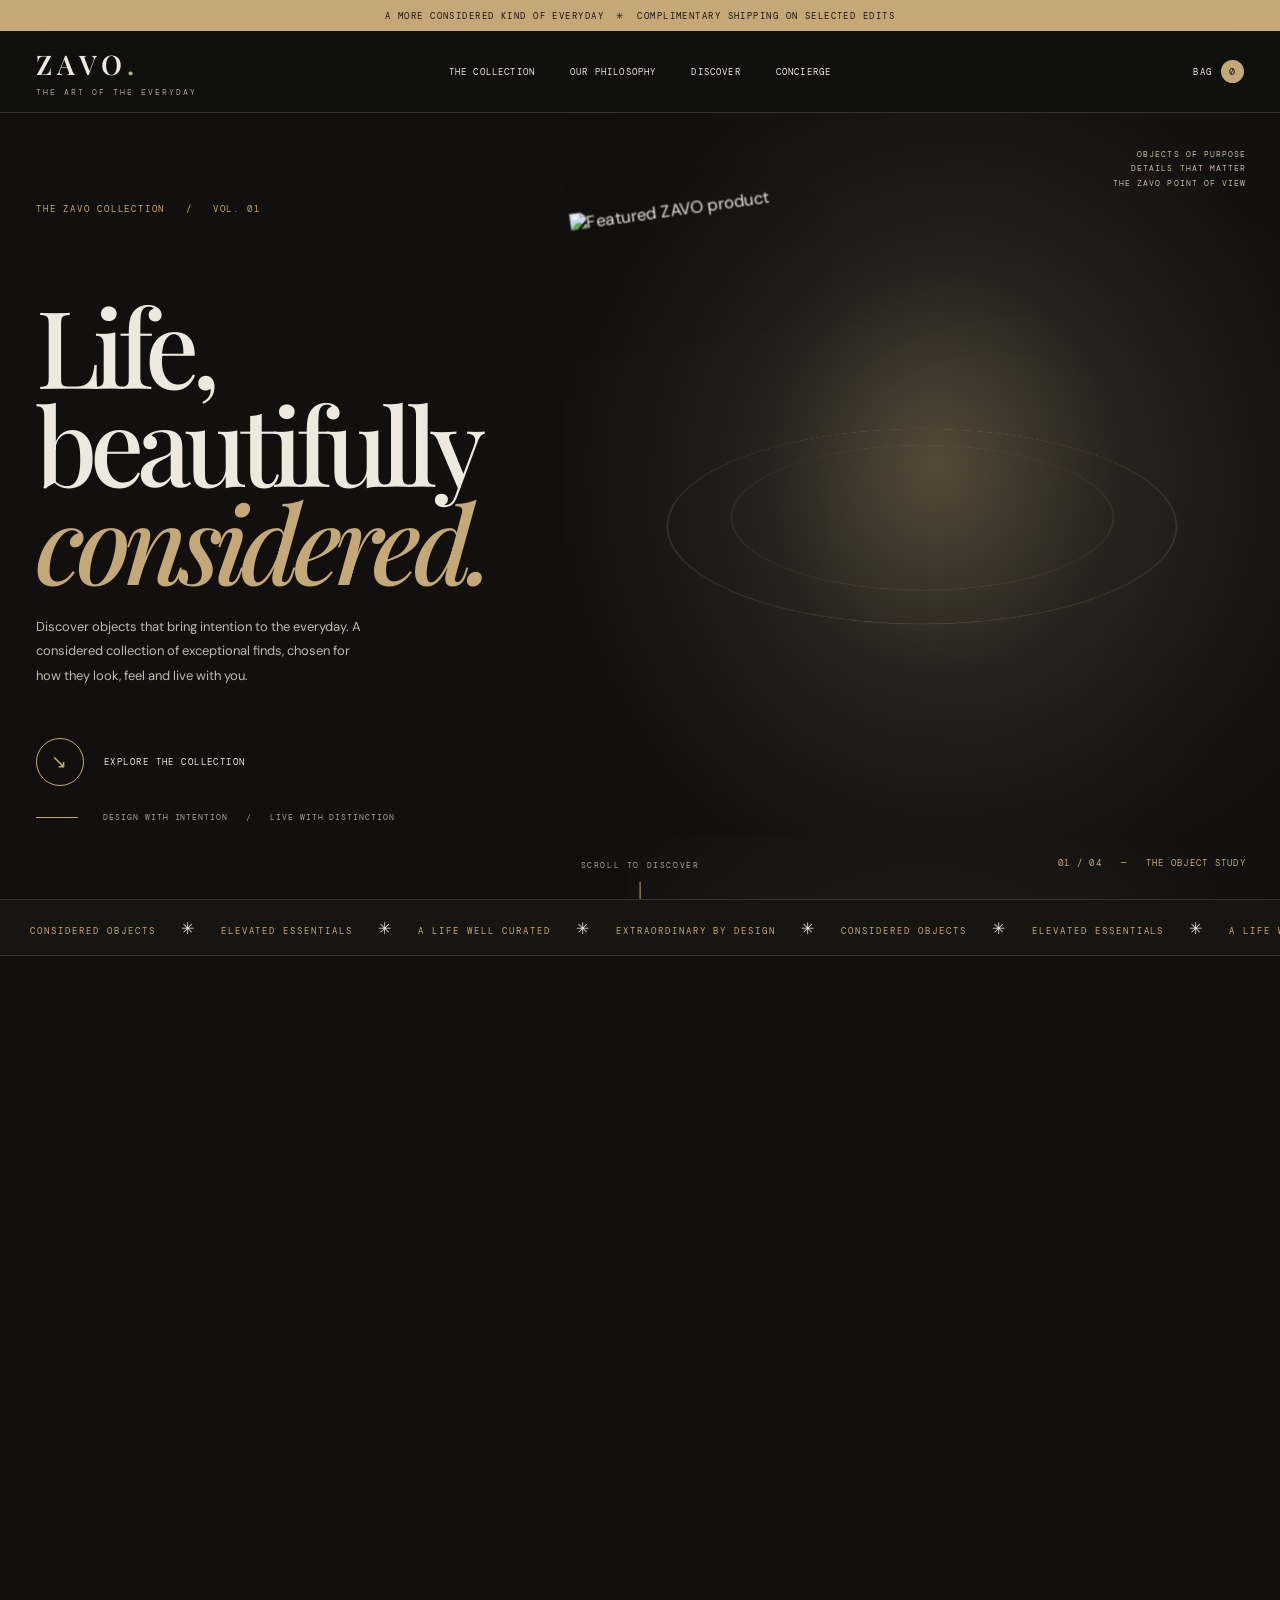
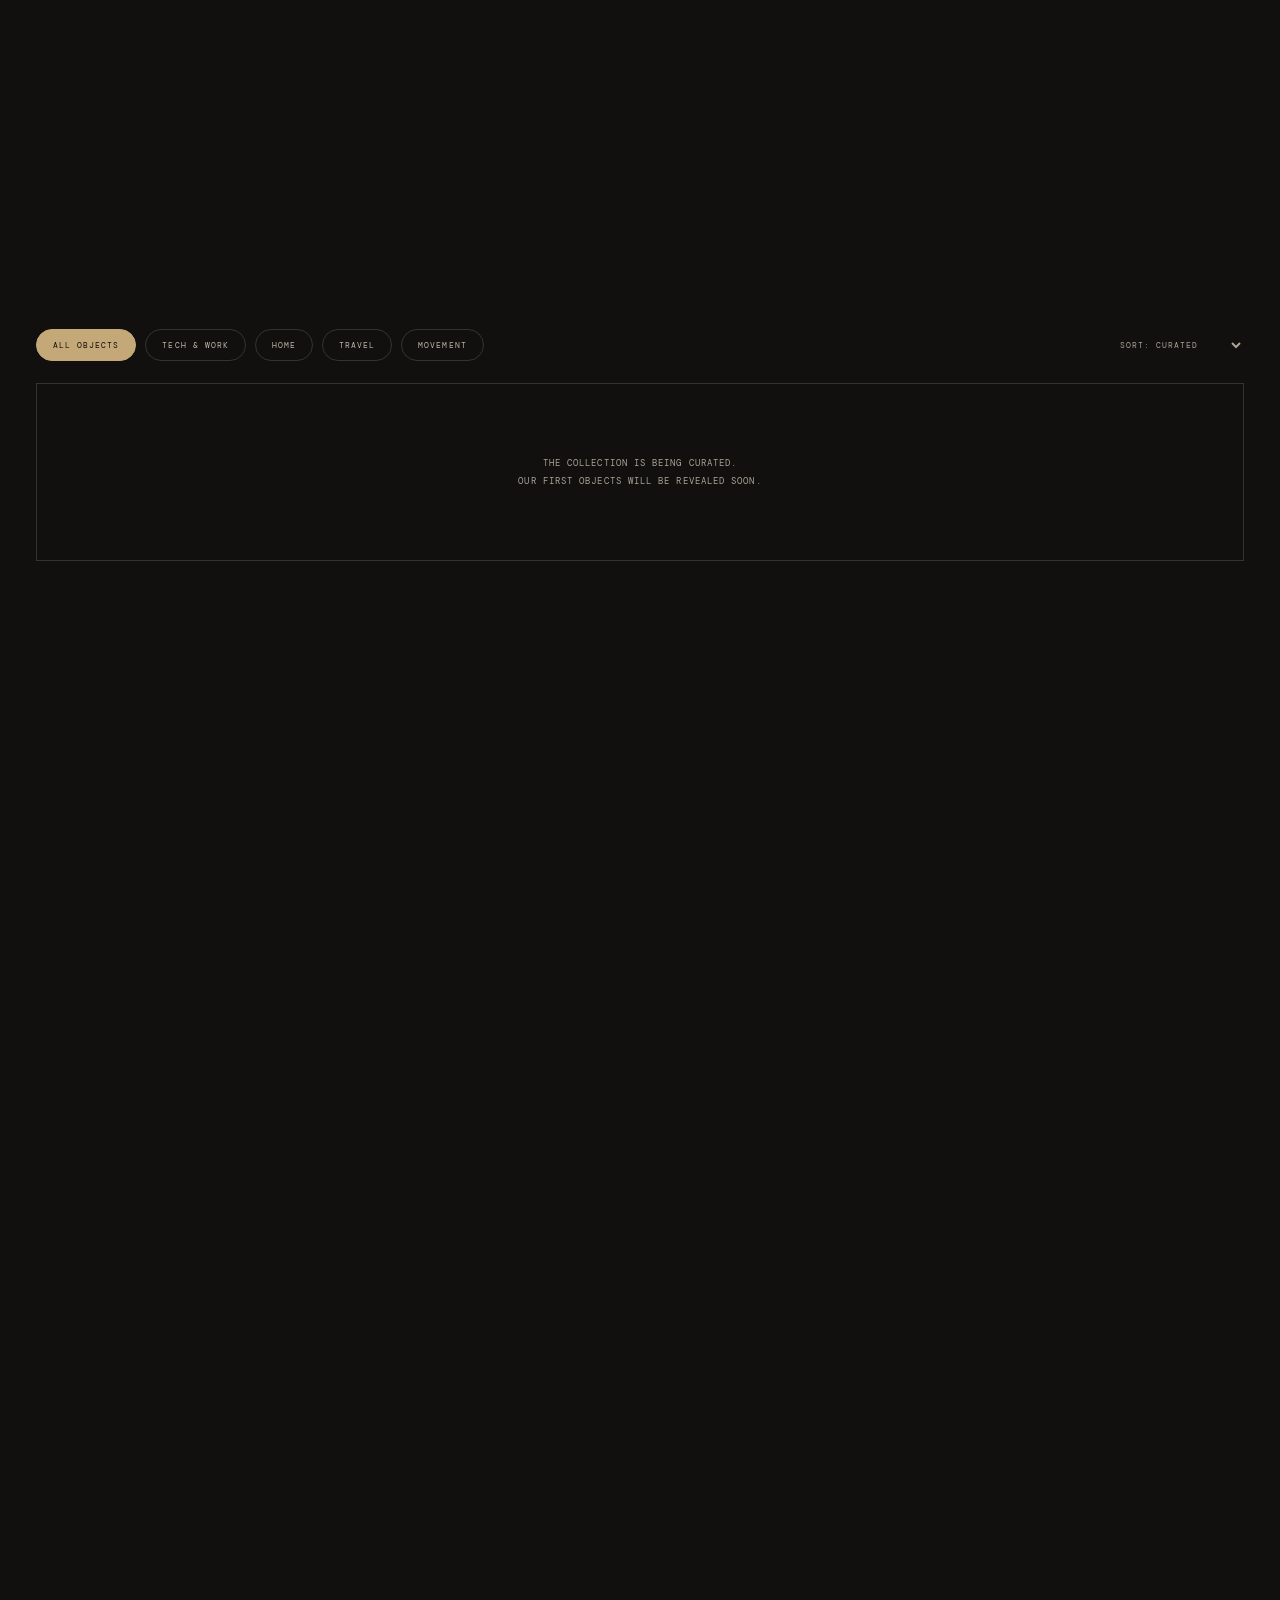
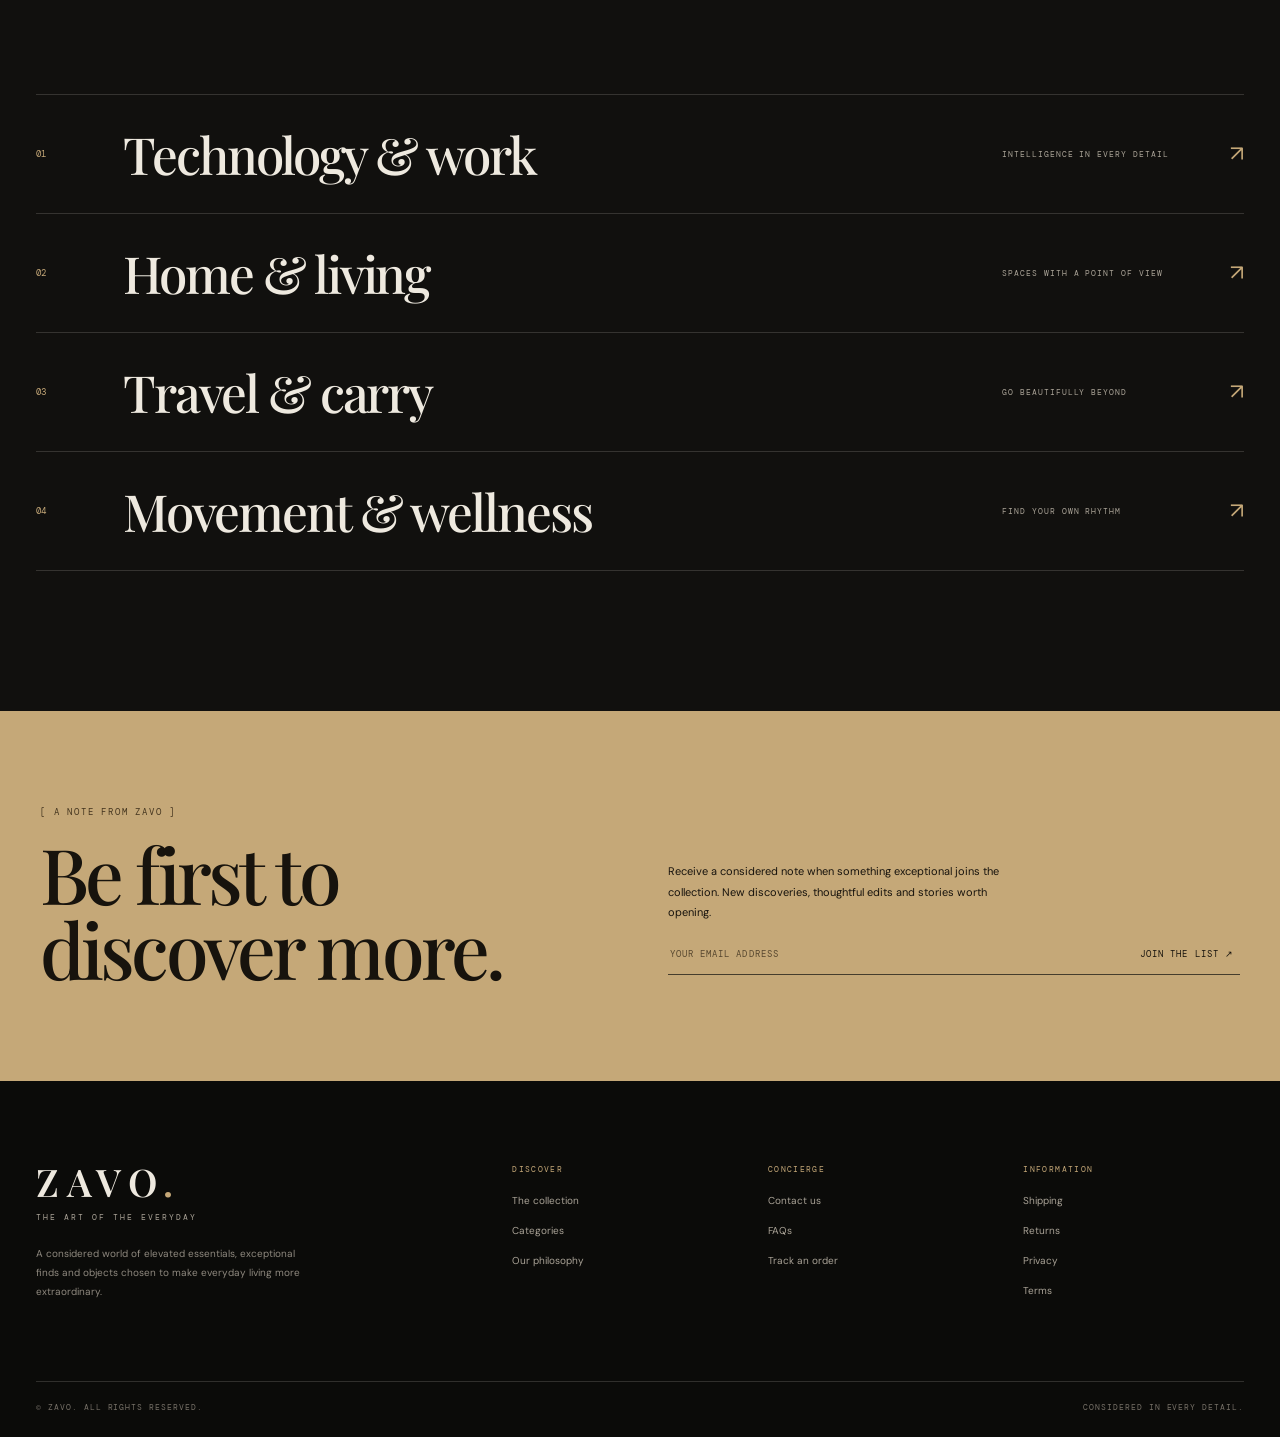
==== commit 6557edc7: "Replace showcase imagery with live Shopify product content" ====
--- a/index.html
+++ b/index.html
@@ -16,7 +16,7 @@
 .marquee{overflow:hidden;border-bottom:1px solid var(--line);padding:17px 0;background:#171512}.marquee-track{display:flex;width:max-content;animation:marquee 32s linear infinite}.marquee span{white-space:nowrap;padding:0 30px;color:var(--gold);font:9px var(--mono);letter-spacing:.22em;text-transform:uppercase}.marquee b{font:16px var(--serif);margin:0 18px;color:var(--ivory)}
 .manifesto{width:min(1300px,calc(100% - 72px));margin:auto;padding:150px 0 145px;display:grid;grid-template-columns:.5fr 1.5fr;gap:9vw}.manifesto-label{font:9px var(--mono);letter-spacing:.18em;color:var(--gold);text-transform:uppercase}.manifesto h2{font:500 clamp(38px,5.4vw,76px)/1.14 var(--serif);letter-spacing:-.04em;margin:0;max-width:1000px}.manifesto h2 em{color:var(--gold)}.manifesto-bottom{grid-column:2;display:flex;justify-content:space-between;align-items:end;gap:30px}.manifesto-bottom p{max-width:400px;color:var(--muted);font-size:12px;line-height:1.9}.line-link{font:9px var(--mono);letter-spacing:.14em;text-transform:uppercase;padding-bottom:9px;border-bottom:1px solid var(--gold);white-space:nowrap;color:var(--gold)}
 .section{padding:0 0 140px}.section-head{width:min(1500px,calc(100% - 72px));margin:0 auto 36px;display:flex;justify-content:space-between;align-items:end;gap:25px}.section-head h2{font:500 clamp(40px,5.5vw,76px)/1 var(--serif);letter-spacing:-.045em;margin:14px 0 0}.section-head p{max-width:300px;color:var(--muted);font-size:11px;line-height:1.8;margin:0}.filters{width:min(1500px,calc(100% - 72px));margin:0 auto 22px;display:flex;gap:9px;align-items:center;flex-wrap:wrap}.filter{background:none;border:1px solid var(--line);border-radius:30px;padding:10px 16px;color:#bdb5a8;font:8px var(--mono);letter-spacing:.13em;text-transform:uppercase;transition:all .3s}.filter:hover,.filter.active{background:var(--gold);border-color:var(--gold);color:var(--black)}.sort{margin-left:auto;background:transparent;border:0;color:var(--muted);font:8px var(--mono);letter-spacing:.12em}
-.grid{width:min(1500px,calc(100% - 72px));margin:auto;display:grid;grid-template-columns:repeat(4,minmax(0,1fr));gap:17px}.product-card{min-width:0;opacity:0;transform:translateY(30px);transition:opacity .8s var(--ease),transform .8s var(--ease)}.product-card.visible{opacity:1;transform:none}.product-visual{height:clamp(260px,32vw,470px);background:linear-gradient(145deg,#2c2822,#171512);position:relative;overflow:hidden;transform-style:preserve-3d}.product-visual:after{content:"";position:absolute;inset:0;background:linear-gradient(140deg,rgba(255,255,255,.06),transparent 42%,rgba(0,0,0,.24));pointer-events:none}.product-visual img{transition:transform 1s var(--ease),filter 1s;filter:saturate(.82);will-change:transform}.product-card:hover .product-visual img{transform:scale(1.08) rotate(-1.5deg);filter:saturate(1.08)}.product-label{position:absolute;top:15px;left:15px;z-index:2;color:var(--gold);font:8px var(--mono);letter-spacing:.15em;text-transform:uppercase}.quick{position:absolute;right:14px;bottom:14px;z-index:3;width:43px;height:43px;border:1px solid rgba(238,233,223,.55);border-radius:50%;background:rgba(17,16,14,.72);backdrop-filter:blur(8px);color:var(--ivory);font-size:20px;transition:all .3s}.quick:hover{background:var(--gold);color:var(--black);border-color:var(--gold);transform:rotate(90deg)}.product-info{display:flex;justify-content:space-between;gap:12px;padding:16px 2px 0}.product-info h3{font:500 15px var(--serif);margin:0 0 7px}.product-info small{font:8px var(--mono);letter-spacing:.12em;color:var(--muted);text-transform:uppercase}.price{font:10px var(--mono);white-space:nowrap;color:var(--gold)}.empty{grid-column:1/-1;padding:70px 20px;text-align:center;border:1px solid var(--line);color:var(--muted);font:9px/2 var(--mono);letter-spacing:.12em}
+.grid{width:min(1500px,calc(100% - 72px));margin:auto;display:grid;grid-template-columns:repeat(4,minmax(0,1fr));gap:17px}.product-card{min-width:0;opacity:0;transform:translateY(30px);transition:opacity .8s var(--ease),transform .8s var(--ease)}.product-card.visible{opacity:1;transform:none}.product-no-image{width:100%;height:100%;display:grid;place-content:center;text-align:center;background:linear-gradient(145deg,#29251f,#171613);color:var(--gold);font:10px var(--mono);letter-spacing:.16em;line-height:2}.availability-label{position:absolute;left:16px;bottom:16px;padding:7px 9px;background:rgba(17,16,14,.8);color:var(--ivory);font:8px var(--mono);letter-spacing:.12em}.quick:disabled{opacity:.28;cursor:not-allowed}.hero-product-empty,.story-image-empty{width:100%;height:100%;display:grid;place-content:center;text-align:center;color:var(--gold);background:radial-gradient(ellipse at center,#393126 0%,#1b1915 58%,#11100e 100%);font:10px var(--mono);letter-spacing:.18em;line-height:2}.product-visual{height:clamp(260px,32vw,470px);background:linear-gradient(145deg,#2c2822,#171512);position:relative;overflow:hidden;transform-style:preserve-3d}.product-visual:after{content:"";position:absolute;inset:0;background:linear-gradient(140deg,rgba(255,255,255,.06),transparent 42%,rgba(0,0,0,.24));pointer-events:none}.product-visual img{transition:transform 1s var(--ease),filter 1s;filter:saturate(.82);will-change:transform}.product-card:hover .product-visual img{transform:scale(1.08) rotate(-1.5deg);filter:saturate(1.08)}.product-label{position:absolute;top:15px;left:15px;z-index:2;color:var(--gold);font:8px var(--mono);letter-spacing:.15em;text-transform:uppercase}.quick{position:absolute;right:14px;bottom:14px;z-index:3;width:43px;height:43px;border:1px solid rgba(238,233,223,.55);border-radius:50%;background:rgba(17,16,14,.72);backdrop-filter:blur(8px);color:var(--ivory);font-size:20px;transition:all .3s}.quick:hover{background:var(--gold);color:var(--black);border-color:var(--gold);transform:rotate(90deg)}.product-info{display:flex;justify-content:space-between;gap:12px;padding:16px 2px 0}.product-info h3{font:500 15px var(--serif);margin:0 0 7px}.product-info small{font:8px var(--mono);letter-spacing:.12em;color:var(--muted);text-transform:uppercase}.price{font:10px var(--mono);white-space:nowrap;color:var(--gold)}.empty{grid-column:1/-1;padding:70px 20px;text-align:center;border:1px solid var(--line);color:var(--muted);font:9px/2 var(--mono);letter-spacing:.12em}
 .story{width:min(1500px,calc(100% - 72px));margin:0 auto 140px;min-height:650px;display:grid;grid-template-columns:1.05fr .95fr;background:#28231d;overflow:hidden}.story-image{position:relative;min-height:560px;overflow:hidden}.story-image img{position:absolute;inset:0;transition:transform 1.4s var(--ease);filter:brightness(.82)}.story:hover .story-image img{transform:scale(1.05)}.story-image:after{content:"";position:absolute;inset:0;background:linear-gradient(0deg,rgba(0,0,0,.25),transparent 55%)}.story-image span{position:absolute;z-index:2;bottom:25px;left:28px;font:8px var(--mono);letter-spacing:.18em;color:#e9ddc8}.story-copy{padding:clamp(40px,7vw,100px);display:flex;flex-direction:column;justify-content:space-between}.story-copy h2{font:500 clamp(48px,6vw,86px)/1.02 var(--serif);letter-spacing:-.05em;margin:40px 0}.story-copy h2 em{color:var(--gold)}.story-copy p{font-size:12px;line-height:2;color:#c1b9ad;max-width:390px}.outline-link{align-self:flex-start;border:1px solid rgba(197,168,120,.7);padding:14px 19px;color:var(--gold);font:8px var(--mono);letter-spacing:.14em;text-transform:uppercase;transition:all .3s}.outline-link:hover{background:var(--gold);color:var(--black)}
 .category{padding:0 0 140px}.category-list{width:min(1500px,calc(100% - 72px));margin:auto;border-top:1px solid var(--line)}.category-row{display:grid;grid-template-columns:65px 1fr 190px 30px;align-items:center;gap:22px;padding:25px 0;border-bottom:1px solid var(--line);transition:padding .4s var(--ease)}.category-row:hover{padding-left:18px;padding-right:18px}.category-row .num{font:9px var(--mono);color:var(--gold)}.category-row h3{font:500 clamp(28px,4vw,53px) var(--serif);letter-spacing:-.04em;margin:0;transition:color .3s}.category-row:hover h3{color:var(--gold)}.category-row small{font:8px var(--mono);letter-spacing:.12em;text-transform:uppercase;color:var(--muted)}.category-row .arrow{font:22px var(--sans);text-align:right;color:var(--gold);transition:transform .3s}.category-row:hover .arrow{transform:translate(5px,-5px)}
 .newsletter{background:#c5a878;color:#17130d;padding:95px 36px}.newsletter-inner{width:min(1200px,100%);margin:auto;display:grid;grid-template-columns:1fr 1fr;gap:55px;align-items:end}.newsletter .eyebrow{color:#44351f}.newsletter h2{font:500 clamp(48px,6vw,82px)/.98 var(--serif);letter-spacing:-.05em;margin:18px 0 0}.newsletter p{font-size:11px;line-height:1.9;max-width:360px}.signup{display:flex;border-bottom:1px solid rgba(17,16,14,.7);padding:13px 0}.signup input{flex:1;min-width:0;border:0;outline:0;background:transparent;color:#17130d;font:9px var(--mono);letter-spacing:.12em}.signup input::placeholder{color:#57472f}.signup button{border:0;background:transparent;color:#17130d;font:9px var(--mono);letter-spacing:.12em;text-transform:uppercase}
@@ -33,23 +33,23 @@
 <div class="announcement">A more considered kind of everyday <span>✳</span> Complimentary shipping on selected edits</div>
 <header class="header"><div class="nav"><a class="brand" href="#">ZAVO<i>.</i><small>THE ART OF THE EVERYDAY</small></a><nav class="links" id="links"><a href="#edit">THE COLLECTION</a><a href="#story">OUR PHILOSOPHY</a><a href="#categories">DISCOVER</a><a href="faq.html">CONCIERGE</a></nav><div class="nav-actions"><button class="menu" id="menu">MENU +</button><button class="bag" id="openBag">BAG <span class="count" id="bagCount">0</span></button></div></div></header>
 <main>
-<section class="hero"><div class="hero-copy"><div class="eyebrow">THE ZAVO COLLECTION &nbsp; / &nbsp; VOL. 01</div><div><h1>Life,<br>beautifully<br><em>considered.</em></h1><p class="hero-desc">Discover objects that bring intention to the everyday. A considered collection of exceptional finds, chosen for how they look, feel and live with you.</p><a class="hero-cta" href="#edit"><span class="cta-circle">↘</span> EXPLORE THE COLLECTION</a></div><div class="hero-foot">DESIGN WITH INTENTION &nbsp; / &nbsp; LIVE WITH DISTINCTION</div></div><div class="hero-stage"><div class="orbit"></div><div class="hero-product"><img src="https://images.unsplash.com/photo-1523275335684-37898b6baf30?auto=format&fit=crop&w=1300&q=90" alt="Sculptural premium watch, an example of considered product design"></div><div class="hero-note">OBJECTS OF PURPOSE<br>DETAILS THAT MATTER<br>THE ZAVO POINT OF VIEW</div><div class="hero-index">01 / 04 &nbsp; — &nbsp; THE OBJECT STUDY</div></div><div class="hero-scroll">SCROLL TO DISCOVER</div></section>
+<section class="hero"><div class="hero-copy"><div class="eyebrow">THE ZAVO COLLECTION &nbsp; / &nbsp; VOL. 01</div><div><h1>Life,<br>beautifully<br><em>considered.</em></h1><p class="hero-desc">Discover objects that bring intention to the everyday. A considered collection of exceptional finds, chosen for how they look, feel and live with you.</p><a class="hero-cta" href="#edit"><span class="cta-circle">↘</span> EXPLORE THE COLLECTION</a></div><div class="hero-foot">DESIGN WITH INTENTION &nbsp; / &nbsp; LIVE WITH DISTINCTION</div></div><div class="hero-stage"><div class="orbit"></div><div class="hero-product"><img id="heroProductImage" alt="Featured ZAVO product" hidden><div class="hero-product-empty" id="heroProductEmpty">THE ZAVO COLLECTION<br>COMING INTO FOCUS</div></div><div class="hero-note">OBJECTS OF PURPOSE<br>DETAILS THAT MATTER<br>THE ZAVO POINT OF VIEW</div><div class="hero-index">01 / 04 &nbsp; — &nbsp; THE OBJECT STUDY</div></div><div class="hero-scroll">SCROLL TO DISCOVER</div></section>
 <div class="marquee"><div class="marquee-track"><span>Considered objects <b>✳</b> Elevated essentials <b>✳</b> A life well curated <b>✳</b> Extraordinary by design <b>✳</b> Considered objects <b>✳</b> Elevated essentials <b>✳</b> A life well curated <b>✳</b> Extraordinary by design <b>✳</b></span><span aria-hidden="true">Considered objects <b>✳</b> Elevated essentials <b>✳</b> A life well curated <b>✳</b> Extraordinary by design <b>✳</b> Considered objects <b>✳</b> Elevated essentials <b>✳</b> A life well curated <b>✳</b> Extraordinary by design <b>✳</b></span></div></div>
 <section class="manifesto reveal" id="story"><div class="manifesto-label">[ The ZAVO philosophy ]</div><h2>Luxury isn't always loud. Sometimes it's the quiet confidence of an object that feels <em>exactly right.</em></h2><div class="manifesto-bottom"><p>We look beyond the ordinary to bring together pieces with purpose, presence and personality. Every detail matters. Every choice has a reason. This is a more thoughtful way to discover what belongs in your world.</p><a class="line-link" href="about.html">THE STORY OF ZAVO ↗</a></div></section>
 <section class="section" id="edit"><div class="section-head reveal"><div><div class="eyebrow">[ The considered collection ]</div><h2>Objects of desire.</h2></div><p>Discover the pieces that make everyday rituals feel exceptional. Curated with intention, selected for a life in motion.</p></div><div class="filters" id="filters"><button class="filter active" data-category="all">ALL OBJECTS</button><button class="filter" data-category="tech">TECH & WORK</button><button class="filter" data-category="home">HOME</button><button class="filter" data-category="travel">TRAVEL</button><button class="filter" data-category="fitness">MOVEMENT</button><select class="sort" id="sort"><option value="featured">SORT: CURATED</option><option value="low">PRICE: LOW TO HIGH</option><option value="high">PRICE: HIGH TO LOW</option></select></div><div class="grid" id="products"><div class="empty">THE COLLECTION IS BEING CURATED.<br>OUR FIRST OBJECTS WILL BE REVEALED SOON.</div></div></section>
-<section class="story reveal"><div class="story-image"><img src="https://images.unsplash.com/photo-1494438639946-1ebd1d20bf85?auto=format&fit=crop&w=1400&q=90" alt="A warm, artfully composed interior and everyday objects" loading="lazy"><span>THE BEAUTY IS IN THE DETAILS &nbsp; / &nbsp; ZAVO STUDIO</span></div><div class="story-copy"><div class="eyebrow">[ A point of view ]</div><div><h2>Make the<br>everyday<br><em>extraordinary.</em></h2><p>We believe great design should be experienced, not just admired. The right object can transform a routine, bring calm to a space or make a journey feel different. That's what we're here to find.</p></div><a class="outline-link" href="about.html">DISCOVER OUR PHILOSOPHY ↗</a></div></section>
+<section class="story reveal"><div class="story-image"><img id="storyProductImage" alt="A product from the ZAVO collection" loading="lazy" hidden><div class="story-image-empty" id="storyProductEmpty">SELECTED WITH INTENTION<br>THE ZAVO COLLECTION</div><span>THE BEAUTY IS IN THE DETAILS &nbsp; / &nbsp; ZAVO STUDIO</span></div><div class="story-copy"><div class="eyebrow">[ A point of view ]</div><div><h2>Make the<br>everyday<br><em>extraordinary.</em></h2><p>We believe great design should be experienced, not just admired. The right object can transform a routine, bring calm to a space or make a journey feel different. That's what we're here to find.</p></div><a class="outline-link" href="about.html">DISCOVER OUR PHILOSOPHY ↗</a></div></section>
 <section class="category" id="categories"><div class="section-head reveal"><div><div class="eyebrow">[ Explore your world ]</div><h2>Find your kind of extraordinary.</h2></div><p>Distinctive finds for every side of your life. Explore the collection by what moves you.</p></div><div class="category-list"><a class="category-row" href="#edit" data-filter="tech"><span class="num">01</span><h3>Technology & work</h3><small>Intelligence in every detail</small><span class="arrow">↗</span></a><a class="category-row" href="#edit" data-filter="home"><span class="num">02</span><h3>Home & living</h3><small>Spaces with a point of view</small><span class="arrow">↗</span></a><a class="category-row" href="#edit" data-filter="travel"><span class="num">03</span><h3>Travel & carry</h3><small>Go beautifully beyond</small><span class="arrow">↗</span></a><a class="category-row" href="#edit" data-filter="fitness"><span class="num">04</span><h3>Movement & wellness</h3><small>Find your own rhythm</small><span class="arrow">↗</span></a></div></section>
 <section class="newsletter"><div class="newsletter-inner"><div><div class="eyebrow">[ A note from ZAVO ]</div><h2>Be first to<br>discover more.</h2></div><div><p>Receive a considered note when something exceptional joins the collection. New discoveries, thoughtful edits and stories worth opening.</p><form class="signup" id="signup"><input type="email" id="email" placeholder="YOUR EMAIL ADDRESS" aria-label="Your email address" required><button type="submit">JOIN THE LIST ↗</button></form><p id="signupMsg" aria-live="polite"></p></div></div></section>
 </main>
 <footer class="footer"><div class="footer-inner"><div class="footer-top"><div class="footer-brand"><a class="brand" href="#">ZAVO<i>.</i><small>THE ART OF THE EVERYDAY</small></a><p>A considered world of elevated essentials, exceptional finds and objects chosen to make everyday living more extraordinary.</p></div><div class="footer-col"><b>DISCOVER</b><a href="#edit">The collection</a><a href="#categories">Categories</a><a href="about.html">Our philosophy</a></div><div class="footer-col"><b>CONCIERGE</b><a href="contact.html">Contact us</a><a href="faq.html">FAQs</a><a href="track-order.html">Track an order</a></div><div class="footer-col"><b>INFORMATION</b><a href="shipping.html">Shipping</a><a href="returns.html">Returns</a><a href="privacy.html">Privacy</a><a href="terms.html">Terms</a></div></div><div class="footer-bottom"><span>© <span id="year"></span> ZAVO. ALL RIGHTS RESERVED.</span><span>CONSIDERED IN EVERY DETAIL.</span></div></div></footer>
 <div class="overlay" id="overlay"></div><aside class="drawer" id="drawer" aria-label="Shopping bag"><div class="drawer-head"><h2>Your bag <span id="drawerCount">(0)</span></h2><button class="close" id="close" aria-label="Close bag">×</button></div><div class="cart-items" id="cartItems"><div class="empty">YOUR BAG IS WAITING FOR SOMETHING EXCEPTIONAL.</div></div><div class="cart-bottom"><div class="subtotal"><span>SUBTOTAL</span><strong id="subtotal">₹0</strong></div><button class="checkout" id="checkout" disabled>PROCEED TO SECURE CHECKOUT ↗</button><p class="cart-note">Shipping and applicable taxes are calculated at checkout. Secure checkout is provided by Shopify.</p></div></aside><div class="toast" id="toast" role="status" aria-live="polite"></div>
 <script>
-(function(){'use strict';var SHOP='hujnfh-bk.myshopify.com',API='2026-10',endpoint='https://'+SHOP+'/api/'+API+'/graphql.json';var $=s=>document.querySelector(s),$$=s=>Array.from(document.querySelectorAll(s));var products=[],bag=[];try{bag=JSON.parse(localStorage.getItem('zavo-luxe-bag')||'[]')}catch(e){}var active='all';var money=n=>new Intl.NumberFormat('en-IN',{style:'currency',currency:'INR',maximumFractionDigits:0}).format(Number(n||0));var esc=s=>String(s||'').replace(/[&<>"']/g,c=>({'&':'&amp;','<':'&lt;','>':'&gt;','"':'&quot;',"'":'&#39;'}[c]));function toast(t){var e=$('#toast');e.textContent=t;e.classList.add('show');clearTimeout(toast.timer);toast.timer=setTimeout(()=>e.classList.remove('show'),2400)}async function gql(query,variables){var r=await fetch(endpoint,{method:'POST',headers:{'Content-Type':'application/json'},body:JSON.stringify({query,variables:variables||{}})});if(!r.ok)throw Error('Shopify storefront connection unavailable');var j=await r.json();if(j.errors&&j.errors.length)throw Error(j.errors[0].message);return j.data}
+(function(){'use strict';var endpoint='/api/shopify';var $=s=>document.querySelector(s),$$=s=>Array.from(document.querySelectorAll(s));var products=[],bag=[];try{bag=JSON.parse(localStorage.getItem('zavo-luxe-bag')||'[]')}catch(e){}var active='all';var money=n=>new Intl.NumberFormat('en-IN',{style:'currency',currency:'INR',maximumFractionDigits:0}).format(Number(n||0));var esc=s=>String(s||'').replace(/[&<>"']/g,c=>({'&':'&amp;','<':'&lt;','>':'&gt;','"':'&quot;',"'":'&#39;'}[c]));function toast(t){var e=$('#toast');e.textContent=t;e.classList.add('show');clearTimeout(toast.timer);toast.timer=setTimeout(()=>e.classList.remove('show'),2400)}async function gql(query,variables){var r=await fetch(endpoint,{method:'POST',headers:{'Content-Type':'application/json'},body:JSON.stringify({query,variables:variables||{}})});if(!r.ok)throw Error('Shopify storefront connection unavailable');var j=await r.json();if(j.errors&&j.errors.length)throw Error(j.errors[0].message);return j.data}
 function cat(p){var s=(p.productType+' '+p.title+' '+p.tags.join(' ')).toLowerCase();if(/travel|bag|carry|trip|luggage/.test(s))return'travel';if(/fitness|sport|gym|workout|yoga/.test(s))return'fitness';if(/home|living|kitchen|desk|organis|decor/.test(s))return'home';return'tech'}
-function renderProducts(){var list=products.filter(p=>active==='all'||cat(p)===active),sort=$('#sort').value;if(sort==='low')list.sort((a,b)=>+a.priceRange.minVariantPrice.amount- +b.priceRange.minVariantPrice.amount);if(sort==='high')list.sort((a,b)=>+b.priceRange.minVariantPrice.amount- +a.priceRange.minVariantPrice.amount);$('#products').innerHTML=list.length?list.map((p,i)=>{var im=p.images.edges[0]?.node.url||'';return '<article class="product-card" style="transition-delay:'+Math.min(i*.08,.45)+'s"><div class="product-visual"><img src="'+esc(im)+'" alt="'+esc(p.title)+'" loading="lazy"><span class="product-label">'+esc(cat(p))+' / ZAVO EDIT</span><button class="quick" data-add="'+esc(p.id)+'" aria-label="Add '+esc(p.title)+'">+</button></div><div class="product-info"><div><h3>'+esc(p.title)+'</h3><small>'+esc(p.productType||'CONSIDERED OBJECT')+'</small></div><span class="price">'+money(p.priceRange.minVariantPrice.amount)+'</span></div></article>'}).join(''):'<div class="empty">'+(products.length?'NO OBJECTS IN THIS EDIT JUST YET.':'THE COLLECTION IS BEING CURATED.<br>OUR FIRST OBJECTS WILL BE REVEALED SOON.')+'</div>';$$('.product-card').forEach((el,i)=>setTimeout(()=>el.classList.add('visible'),40+i*90));$$('[data-add]').forEach(b=>b.onclick=()=>add(b.dataset.add,b));$$('.product-visual').forEach(el=>{el.addEventListener('pointermove',e=>{if(e.pointerType==='touch')return;var r=el.getBoundingClientRect(),x=(e.clientX-r.left)/r.width-.5,y=(e.clientY-r.top)/r.height-.5;el.querySelector('img').style.transform='scale(1.07) rotateY('+x*8+'deg) rotateX('+(-y*8)+'deg)' });el.addEventListener('pointerleave',()=>el.querySelector('img').style.transform='')})}
-async function load(){try{var d=await gql('query ZavoProducts { products(first:48,sortKey:BEST_SELLING){edges{node{id title handle productType tags availableForSale priceRange{minVariantPrice{amount currencyCode}} images(first:1){edges{node{url altText}}} variants(first:1){edges{node{id availableForSale}}}}}}}');products=d.products.edges.map(e=>e.node).filter(p=>p.availableForSale&&p.variants.edges[0]?.node.availableForSale);renderProducts()}catch(e){$('#products').innerHTML='<div class="empty">OUR FIRST COLLECTION IS BEING PREPARED.<br>PLEASE RETURN SOON.</div>';console.warn('ZAVO Shopify:',e.message)}}
+function renderProducts(){var list=products.filter(p=>active==='all'||cat(p)===active),sort=$('#sort').value;if(sort==='low')list.sort((a,b)=>+a.priceRange.minVariantPrice.amount- +b.priceRange.minVariantPrice.amount);if(sort==='high')list.sort((a,b)=>+b.priceRange.minVariantPrice.amount- +a.priceRange.minVariantPrice.amount);$('#products').innerHTML=list.length?list.map((p,i)=>{var im=p.images.edges[0]?.node.url||'';return '<article class="product-card" style="transition-delay:'+Math.min(i*.08,.45)+'s"><div class="product-visual">'+(im?'<img src="'+esc(im)+'" alt="'+esc(p.title)+'" loading="lazy">':'<div class="product-no-image">PRODUCT IMAGE<br>COMING SOON</div>')+'<span class="product-label">'+esc(cat(p))+' / ZAVO EDIT</span><span class="availability-label">'+(p.availableForSale?'AVAILABLE':'SOLD OUT')+'</span><button class="quick" data-add="'+esc(p.id)+'" '+(p.availableForSale?'':'disabled')+' aria-label="Add '+esc(p.title)+'">+</button></div><div class="product-info"><div><h3>'+esc(p.title)+'</h3><small>'+esc(p.productType||'CONSIDERED OBJECT')+'</small></div><span class="price">'+money(p.priceRange.minVariantPrice.amount)+'</span></div></article>'}).join(''):'<div class="empty">'+(products.length?'NO OBJECTS IN THIS EDIT JUST YET.':'THE COLLECTION IS BEING CURATED.<br>OUR FIRST OBJECTS WILL BE REVEALED SOON.')+'</div>';$$('.product-card').forEach((el,i)=>setTimeout(()=>el.classList.add('visible'),40+i*90));$$('[data-add]').forEach(b=>b.onclick=()=>add(b.dataset.add,b));$$('.product-visual').forEach(el=>{el.addEventListener('pointermove',e=>{if(e.pointerType==='touch')return;var r=el.getBoundingClientRect(),x=(e.clientX-r.left)/r.width-.5,y=(e.clientY-r.top)/r.height-.5;if(el.querySelector('img'))el.querySelector('img').style.transform='scale(1.07) rotateY('+x*8+'deg) rotateX('+(-y*8)+'deg)' });el.addEventListener('pointerleave',()=>if(el.querySelector('img'))el.querySelector('img').style.transform='')})}
+async function load(){try{var d=await gql('query ZavoProducts { products(first:48,sortKey:BEST_SELLING){edges{node{id title handle productType tags availableForSale priceRange{minVariantPrice{amount currencyCode}} images(first:1){edges{node{url altText}}} variants(first:1){edges{node{id availableForSale}}}}}}}');products=d.products.edges.map(e=>e.node);var featured=products.find(p=>p.images.edges[0]?.node.url);if(featured){var heroImg=featured.images.edges[0].node.url;$('#heroProductImage').src=heroImg;$('#heroProductImage').hidden=false;$('#heroProductEmpty').hidden=true;$('#storyProductImage').src=heroImg;$('#storyProductImage').hidden=false;$('#storyProductEmpty').hidden=true}renderProducts()}catch(e){$('#products').innerHTML='<div class="empty">OUR FIRST COLLECTION IS BEING PREPARED.<br>PLEASE RETURN SOON.</div>';console.warn('ZAVO Shopify:',e.message)}}
 function persist(){localStorage.setItem('zavo-luxe-bag',JSON.stringify(bag));renderBag()}function renderBag(){var n=bag.reduce((a,x)=>a+x.quantity,0);$('#bagCount').textContent=n;$('#drawerCount').textContent='('+n+')';$('#cartItems').innerHTML=bag.length?bag.map(x=>'<div class="cart-line"><img src="'+esc(x.image)+'" alt=""><div><h3>'+esc(x.title)+'</h3><small>'+money(x.price)+'</small><div class="qty"><button data-q="'+esc(x.variant)+'" data-d="-1">−</button><span>'+x.quantity+'</span><button data-q="'+esc(x.variant)+'" data-d="1">+</button></div></div><button class="remove" data-r="'+esc(x.variant)+'">REMOVE</button></div>').join(''):'<div class="empty">YOUR BAG IS WAITING FOR SOMETHING EXCEPTIONAL.</div>';$('#subtotal').textContent=money(bag.reduce((a,x)=>a+x.price*x.quantity,0));$('#checkout').disabled=!bag.length;$$('[data-q]').forEach(b=>b.onclick=()=>{var x=bag.find(i=>i.variant===b.dataset.q);if(x){x.quantity+=+b.dataset.d;if(x.quantity<1)bag=bag.filter(i=>i!==x);persist()}});$$('[data-r]').forEach(b=>b.onclick=()=>{bag=bag.filter(i=>i.variant!==b.dataset.r);persist()})}
-function add(id,button){var p=products.find(x=>x.id===id),v=p?.variants.edges[0]?.node;if(!p||!v)return;var im=p.images.edges[0]?.node.url||'',x=bag.find(i=>i.variant===v.id);if(x)x.quantity++;else bag.push({variant:v.id,title:p.title,price:+p.priceRange.minVariantPrice.amount,image:im,quantity:1});persist();if(button){var a=button.getBoundingClientRect(),b=$('#openBag').getBoundingClientRect(),dot=document.createElement('i');dot.style.cssText='position:fixed;z-index:150;left:'+(a.left+20)+'px;top:'+(a.top+20)+'px;width:14px;height:14px;border-radius:50%;background:var(--gold);transition:all .65s var(--ease);pointer-events:none';document.body.append(dot);requestAnimationFrame(()=>{dot.style.left=(b.left+10)+'px';dot.style.top=(b.top+10)+'px';dot.style.transform='scale(.1)';dot.style.opacity='0'});setTimeout(()=>dot.remove(),700)}toast('A beautiful choice. Added to your bag.')}
+function add(id,button){var p=products.find(x=>x.id===id),v=p?.variants.edges[0]?.node;if(!p||!v||!p.availableForSale||!v.availableForSale){toast('This product is currently unavailable.');return;}var im=p.images.edges[0]?.node.url||'',x=bag.find(i=>i.variant===v.id);if(x)x.quantity++;else bag.push({variant:v.id,title:p.title,price:+p.priceRange.minVariantPrice.amount,image:im,quantity:1});persist();if(button){var a=button.getBoundingClientRect(),b=$('#openBag').getBoundingClientRect(),dot=document.createElement('i');dot.style.cssText='position:fixed;z-index:150;left:'+(a.left+20)+'px;top:'+(a.top+20)+'px;width:14px;height:14px;border-radius:50%;background:var(--gold);transition:all .65s var(--ease);pointer-events:none';document.body.append(dot);requestAnimationFrame(()=>{dot.style.left=(b.left+10)+'px';dot.style.top=(b.top+10)+'px';dot.style.transform='scale(.1)';dot.style.opacity='0'});setTimeout(()=>dot.remove(),700)}toast('A beautiful choice. Added to your bag.')}
 function open(){document.body.classList.add('lock');$('#overlay').classList.add('open');$('#drawer').classList.add('open')}function close(){document.body.classList.remove('lock');$('#overlay').classList.remove('open');$('#drawer').classList.remove('open')}
 async function checkout(){if(!bag.length)return;var b=$('#checkout');b.disabled=true;b.textContent='PREPARING SECURE CHECKOUT…';try{var d=await gql('mutation ZavoCart($lines:[CartLineInput!]!){cartCreate(input:{lines:$lines}){cart{id checkoutUrl} userErrors{message}}}',{lines:bag.map(x=>({merchandiseId:x.variant,quantity:x.quantity}))}),c=d.cartCreate;if(c.userErrors.length)throw Error(c.userErrors[0].message);if(!c.cart?.checkoutUrl)throw Error('Checkout link unavailable');location.href=c.cart.checkoutUrl}catch(e){toast('Checkout is not ready: '+e.message);b.disabled=false;b.textContent='PROCEED TO SECURE CHECKOUT ↗'}}
 $('#openBag').onclick=open;$('#close').onclick=close;$('#overlay').onclick=close;$('#checkout').onclick=checkout;$('#sort').onchange=renderProducts;$('#menu').onclick=()=>{$('#links').classList.toggle('open');$('#menu').textContent=$('#links').classList.contains('open')?'CLOSE −':'MENU +'};$$('.links a').forEach(a=>a.onclick=()=>$('#links').classList.remove('open'));$$('.filter').forEach(b=>b.onclick=()=>{$$('.filter').forEach(x=>x.classList.remove('active'));b.classList.add('active');active=b.dataset.category;renderProducts()});$$('.category-row').forEach(a=>a.onclick=()=>{active=a.dataset.filter;$$('.filter').forEach(b=>b.classList.toggle('active',b.dataset.category===active));renderProducts()});$('#signup').onsubmit=e=>{e.preventDefault();$('#signupMsg').textContent='Thank you. The ZAVO mailing list is not connected yet.';$('#email').value=''};$('#year').textContent=new Date().getFullYear();renderBag();load();if('IntersectionObserver'in window){var ob=new IntersectionObserver(es=>es.forEach(e=>{if(e.isIntersecting){e.target.classList.add('visible');ob.unobserve(e.target)}}),{threshold:.12});$$('.reveal').forEach(e=>ob.observe(e))}else $$('.reveal').forEach(e=>e.classList.add('visible'));})();
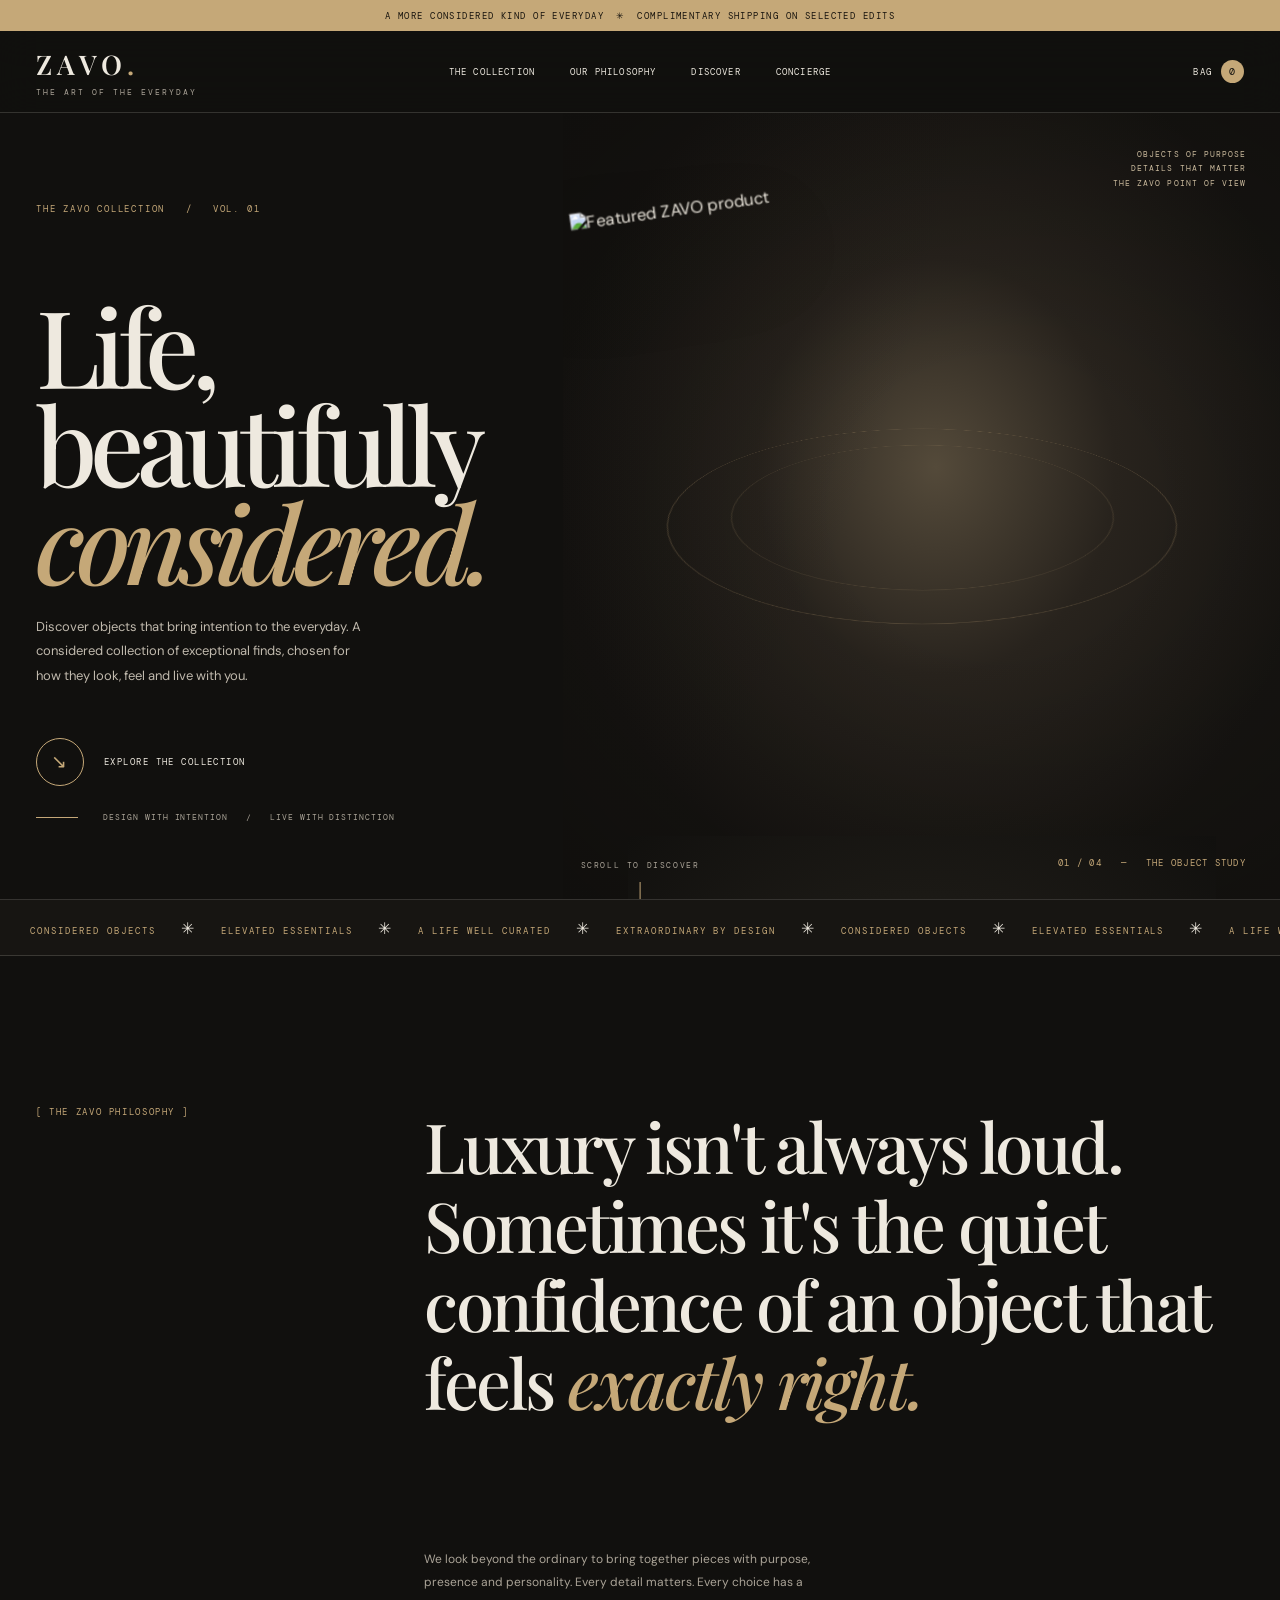
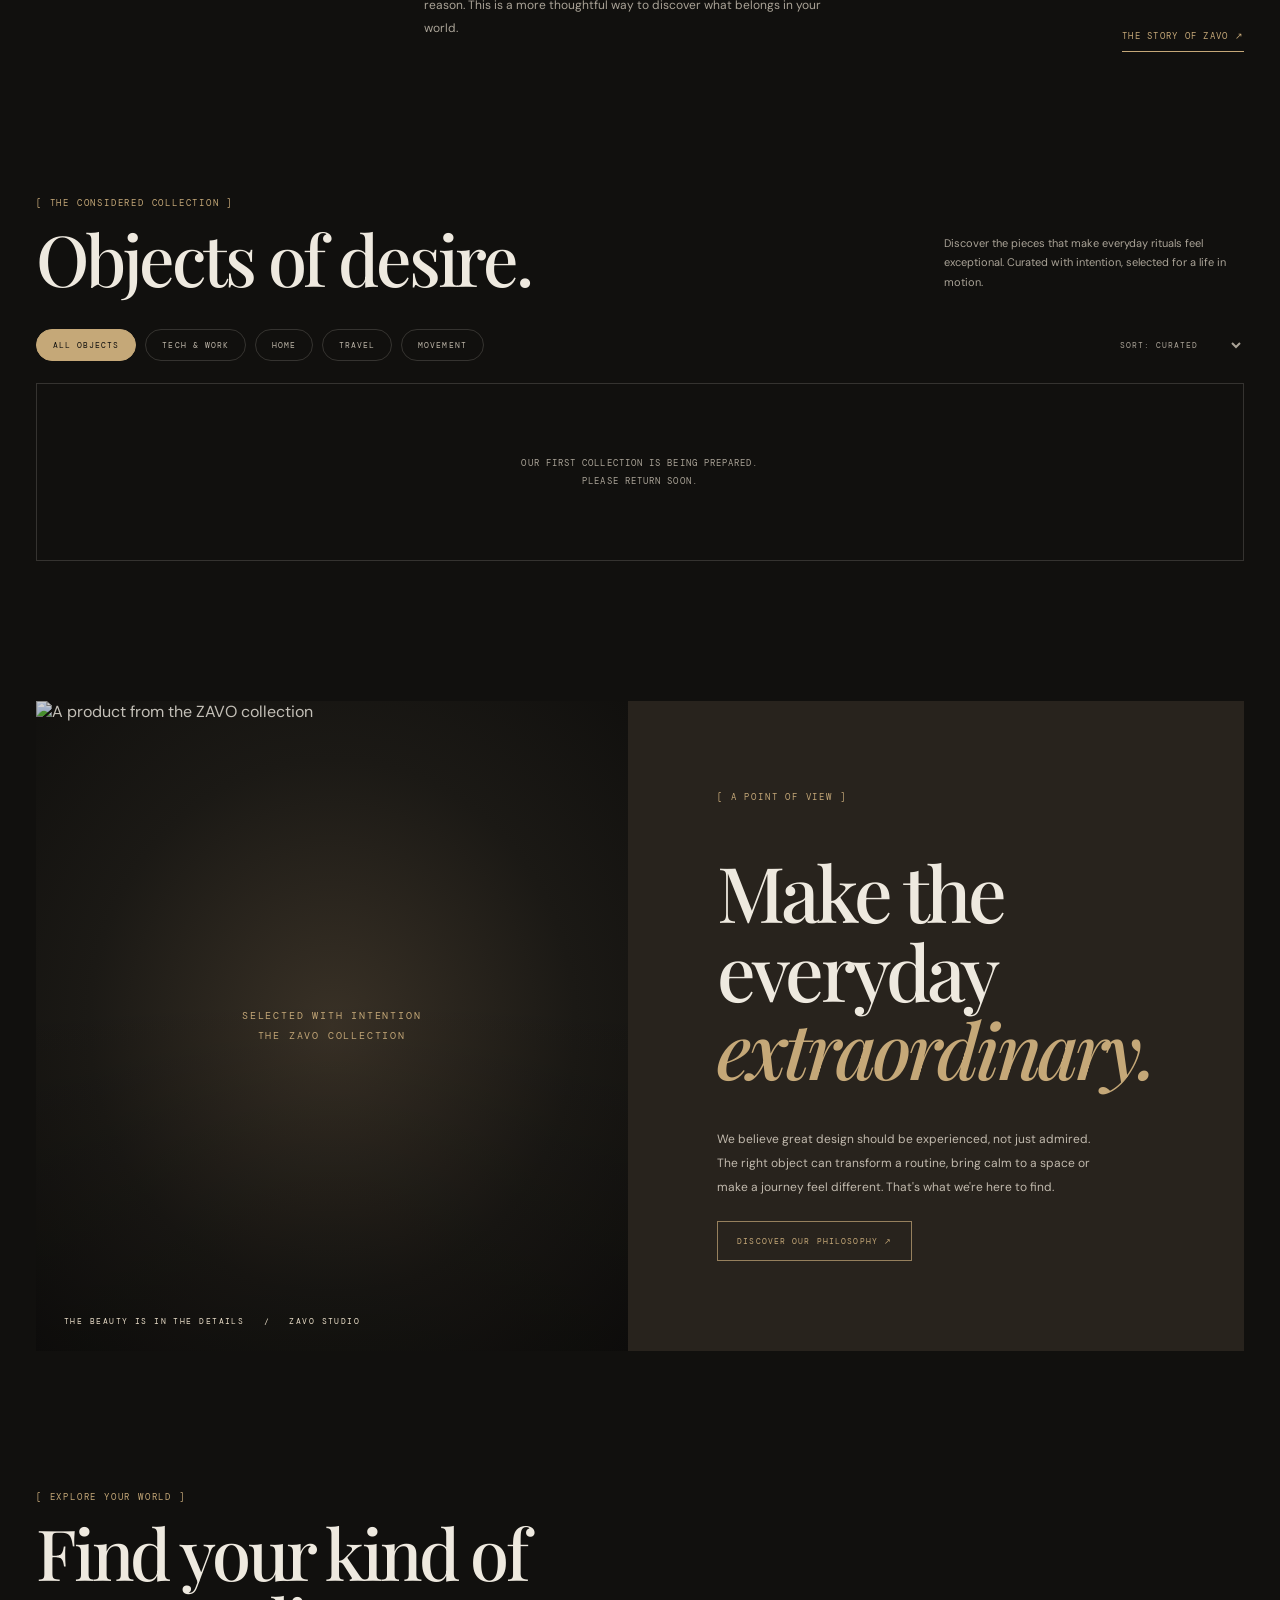
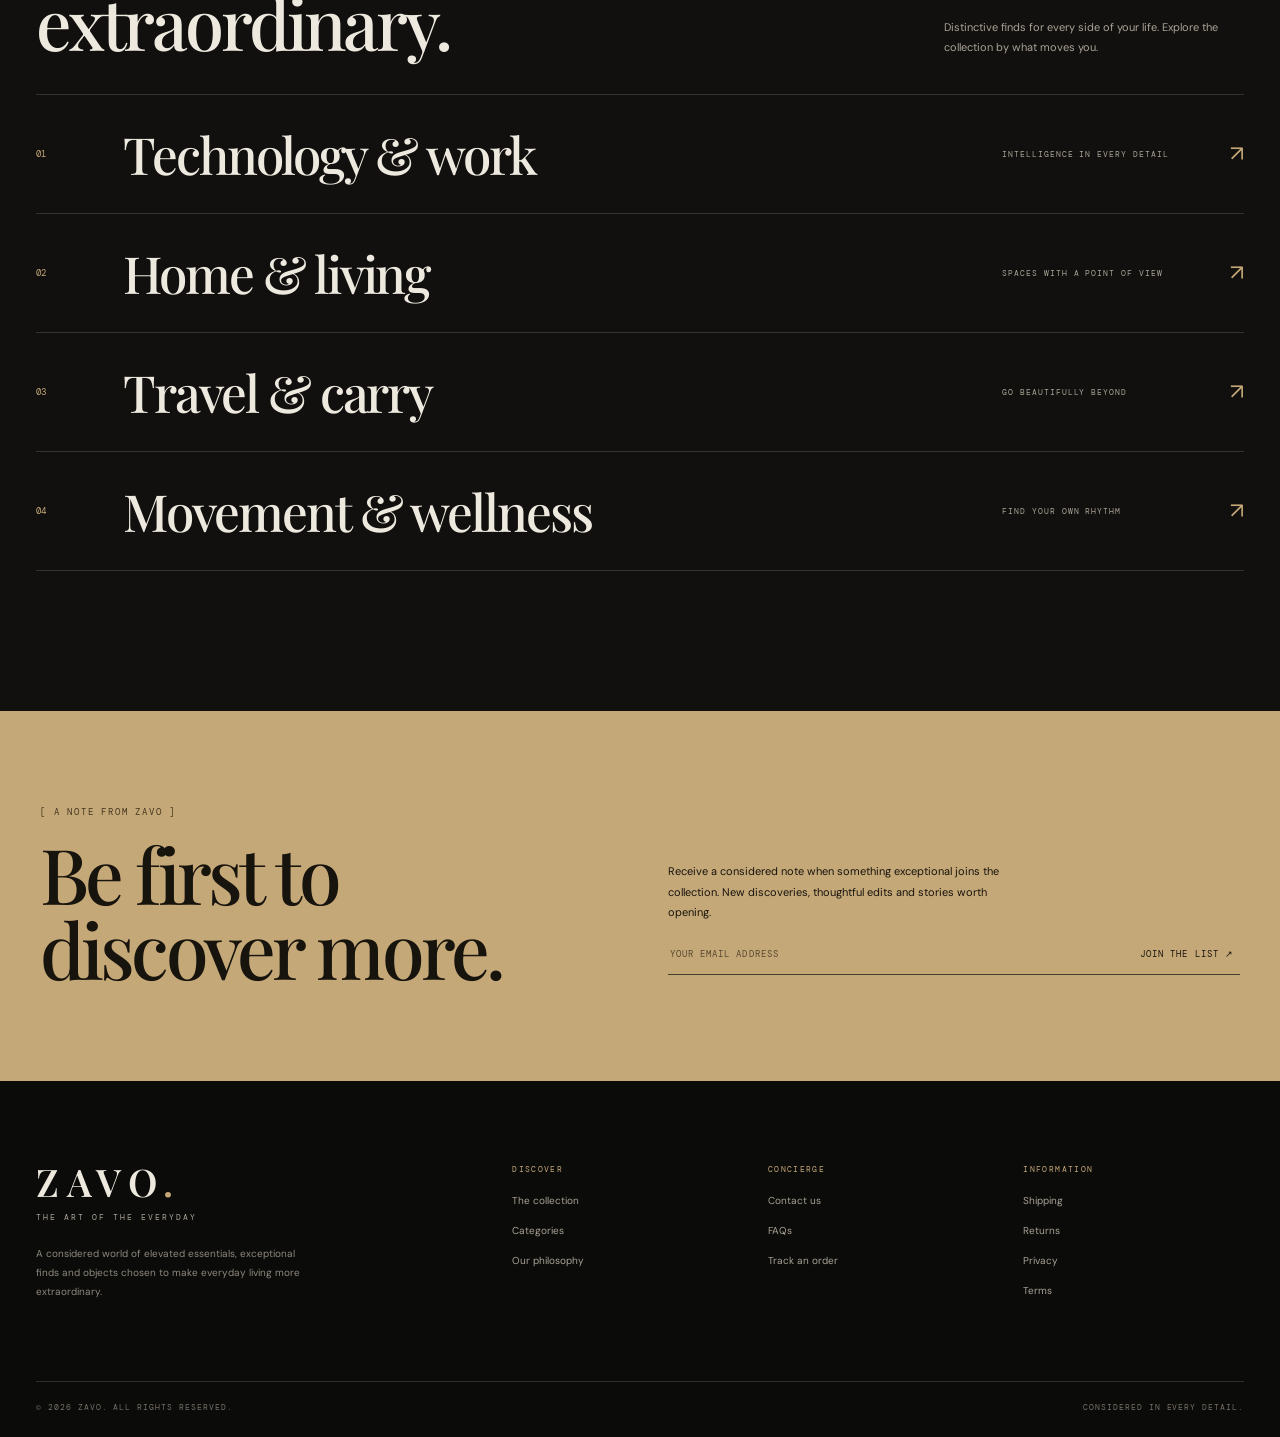
==== commit d863fae6: "Fix storefront JavaScript syntax for product interactions" ====
--- a/index.html
+++ b/index.html
@@ -46,7 +46,7 @@
 <script>
 (function(){'use strict';var endpoint='/api/shopify';var $=s=>document.querySelector(s),$$=s=>Array.from(document.querySelectorAll(s));var products=[],bag=[];try{bag=JSON.parse(localStorage.getItem('zavo-luxe-bag')||'[]')}catch(e){}var active='all';var money=n=>new Intl.NumberFormat('en-IN',{style:'currency',currency:'INR',maximumFractionDigits:0}).format(Number(n||0));var esc=s=>String(s||'').replace(/[&<>"']/g,c=>({'&':'&amp;','<':'&lt;','>':'&gt;','"':'&quot;',"'":'&#39;'}[c]));function toast(t){var e=$('#toast');e.textContent=t;e.classList.add('show');clearTimeout(toast.timer);toast.timer=setTimeout(()=>e.classList.remove('show'),2400)}async function gql(query,variables){var r=await fetch(endpoint,{method:'POST',headers:{'Content-Type':'application/json'},body:JSON.stringify({query,variables:variables||{}})});if(!r.ok)throw Error('Shopify storefront connection unavailable');var j=await r.json();if(j.errors&&j.errors.length)throw Error(j.errors[0].message);return j.data}
 function cat(p){var s=(p.productType+' '+p.title+' '+p.tags.join(' ')).toLowerCase();if(/travel|bag|carry|trip|luggage/.test(s))return'travel';if(/fitness|sport|gym|workout|yoga/.test(s))return'fitness';if(/home|living|kitchen|desk|organis|decor/.test(s))return'home';return'tech'}
-function renderProducts(){var list=products.filter(p=>active==='all'||cat(p)===active),sort=$('#sort').value;if(sort==='low')list.sort((a,b)=>+a.priceRange.minVariantPrice.amount- +b.priceRange.minVariantPrice.amount);if(sort==='high')list.sort((a,b)=>+b.priceRange.minVariantPrice.amount- +a.priceRange.minVariantPrice.amount);$('#products').innerHTML=list.length?list.map((p,i)=>{var im=p.images.edges[0]?.node.url||'';return '<article class="product-card" style="transition-delay:'+Math.min(i*.08,.45)+'s"><div class="product-visual">'+(im?'<img src="'+esc(im)+'" alt="'+esc(p.title)+'" loading="lazy">':'<div class="product-no-image">PRODUCT IMAGE<br>COMING SOON</div>')+'<span class="product-label">'+esc(cat(p))+' / ZAVO EDIT</span><span class="availability-label">'+(p.availableForSale?'AVAILABLE':'SOLD OUT')+'</span><button class="quick" data-add="'+esc(p.id)+'" '+(p.availableForSale?'':'disabled')+' aria-label="Add '+esc(p.title)+'">+</button></div><div class="product-info"><div><h3>'+esc(p.title)+'</h3><small>'+esc(p.productType||'CONSIDERED OBJECT')+'</small></div><span class="price">'+money(p.priceRange.minVariantPrice.amount)+'</span></div></article>'}).join(''):'<div class="empty">'+(products.length?'NO OBJECTS IN THIS EDIT JUST YET.':'THE COLLECTION IS BEING CURATED.<br>OUR FIRST OBJECTS WILL BE REVEALED SOON.')+'</div>';$$('.product-card').forEach((el,i)=>setTimeout(()=>el.classList.add('visible'),40+i*90));$$('[data-add]').forEach(b=>b.onclick=()=>add(b.dataset.add,b));$$('.product-visual').forEach(el=>{el.addEventListener('pointermove',e=>{if(e.pointerType==='touch')return;var r=el.getBoundingClientRect(),x=(e.clientX-r.left)/r.width-.5,y=(e.clientY-r.top)/r.height-.5;if(el.querySelector('img'))el.querySelector('img').style.transform='scale(1.07) rotateY('+x*8+'deg) rotateX('+(-y*8)+'deg)' });el.addEventListener('pointerleave',()=>if(el.querySelector('img'))el.querySelector('img').style.transform='')})}
+function renderProducts(){var list=products.filter(p=>active==='all'||cat(p)===active),sort=$('#sort').value;if(sort==='low')list.sort((a,b)=>+a.priceRange.minVariantPrice.amount- +b.priceRange.minVariantPrice.amount);if(sort==='high')list.sort((a,b)=>+b.priceRange.minVariantPrice.amount- +a.priceRange.minVariantPrice.amount);$('#products').innerHTML=list.length?list.map((p,i)=>{var im=p.images.edges[0]?.node.url||'';return '<article class="product-card" style="transition-delay:'+Math.min(i*.08,.45)+'s"><div class="product-visual">'+(im?'<img src="'+esc(im)+'" alt="'+esc(p.title)+'" loading="lazy">':'<div class="product-no-image">PRODUCT IMAGE<br>COMING SOON</div>')+'<span class="product-label">'+esc(cat(p))+' / ZAVO EDIT</span><span class="availability-label">'+(p.availableForSale?'AVAILABLE':'SOLD OUT')+'</span><button class="quick" data-add="'+esc(p.id)+'" '+(p.availableForSale?'':'disabled')+' aria-label="Add '+esc(p.title)+'">+</button></div><div class="product-info"><div><h3>'+esc(p.title)+'</h3><small>'+esc(p.productType||'CONSIDERED OBJECT')+'</small></div><span class="price">'+money(p.priceRange.minVariantPrice.amount)+'</span></div></article>'}).join(''):'<div class="empty">'+(products.length?'NO OBJECTS IN THIS EDIT JUST YET.':'THE COLLECTION IS BEING CURATED.<br>OUR FIRST OBJECTS WILL BE REVEALED SOON.')+'</div>';$$('.product-card').forEach((el,i)=>setTimeout(()=>el.classList.add('visible'),40+i*90));$$('[data-add]').forEach(b=>b.onclick=()=>add(b.dataset.add,b));$$('.product-visual').forEach(el=>{el.addEventListener('pointermove',e=>{if(e.pointerType==='touch')return;var r=el.getBoundingClientRect(),x=(e.clientX-r.left)/r.width-.5,y=(e.clientY-r.top)/r.height-.5;if(el.querySelector('img'))el.querySelector('img').style.transform='scale(1.07) rotateY('+x*8+'deg) rotateX('+(-y*8)+'deg)' });el.addEventListener('pointerleave',()=>{if(el.querySelector('img'))el.querySelector('img').style.transform=''})})}
 async function load(){try{var d=await gql('query ZavoProducts { products(first:48,sortKey:BEST_SELLING){edges{node{id title handle productType tags availableForSale priceRange{minVariantPrice{amount currencyCode}} images(first:1){edges{node{url altText}}} variants(first:1){edges{node{id availableForSale}}}}}}}');products=d.products.edges.map(e=>e.node);var featured=products.find(p=>p.images.edges[0]?.node.url);if(featured){var heroImg=featured.images.edges[0].node.url;$('#heroProductImage').src=heroImg;$('#heroProductImage').hidden=false;$('#heroProductEmpty').hidden=true;$('#storyProductImage').src=heroImg;$('#storyProductImage').hidden=false;$('#storyProductEmpty').hidden=true}renderProducts()}catch(e){$('#products').innerHTML='<div class="empty">OUR FIRST COLLECTION IS BEING PREPARED.<br>PLEASE RETURN SOON.</div>';console.warn('ZAVO Shopify:',e.message)}}
 function persist(){localStorage.setItem('zavo-luxe-bag',JSON.stringify(bag));renderBag()}function renderBag(){var n=bag.reduce((a,x)=>a+x.quantity,0);$('#bagCount').textContent=n;$('#drawerCount').textContent='('+n+')';$('#cartItems').innerHTML=bag.length?bag.map(x=>'<div class="cart-line"><img src="'+esc(x.image)+'" alt=""><div><h3>'+esc(x.title)+'</h3><small>'+money(x.price)+'</small><div class="qty"><button data-q="'+esc(x.variant)+'" data-d="-1">−</button><span>'+x.quantity+'</span><button data-q="'+esc(x.variant)+'" data-d="1">+</button></div></div><button class="remove" data-r="'+esc(x.variant)+'">REMOVE</button></div>').join(''):'<div class="empty">YOUR BAG IS WAITING FOR SOMETHING EXCEPTIONAL.</div>';$('#subtotal').textContent=money(bag.reduce((a,x)=>a+x.price*x.quantity,0));$('#checkout').disabled=!bag.length;$$('[data-q]').forEach(b=>b.onclick=()=>{var x=bag.find(i=>i.variant===b.dataset.q);if(x){x.quantity+=+b.dataset.d;if(x.quantity<1)bag=bag.filter(i=>i!==x);persist()}});$$('[data-r]').forEach(b=>b.onclick=()=>{bag=bag.filter(i=>i.variant!==b.dataset.r);persist()})}
 function add(id,button){var p=products.find(x=>x.id===id),v=p?.variants.edges[0]?.node;if(!p||!v||!p.availableForSale||!v.availableForSale){toast('This product is currently unavailable.');return;}var im=p.images.edges[0]?.node.url||'',x=bag.find(i=>i.variant===v.id);if(x)x.quantity++;else bag.push({variant:v.id,title:p.title,price:+p.priceRange.minVariantPrice.amount,image:im,quantity:1});persist();if(button){var a=button.getBoundingClientRect(),b=$('#openBag').getBoundingClientRect(),dot=document.createElement('i');dot.style.cssText='position:fixed;z-index:150;left:'+(a.left+20)+'px;top:'+(a.top+20)+'px;width:14px;height:14px;border-radius:50%;background:var(--gold);transition:all .65s var(--ease);pointer-events:none';document.body.append(dot);requestAnimationFrame(()=>{dot.style.left=(b.left+10)+'px';dot.style.top=(b.top+10)+'px';dot.style.transform='scale(.1)';dot.style.opacity='0'});setTimeout(()=>dot.remove(),700)}toast('A beautiful choice. Added to your bag.')}
